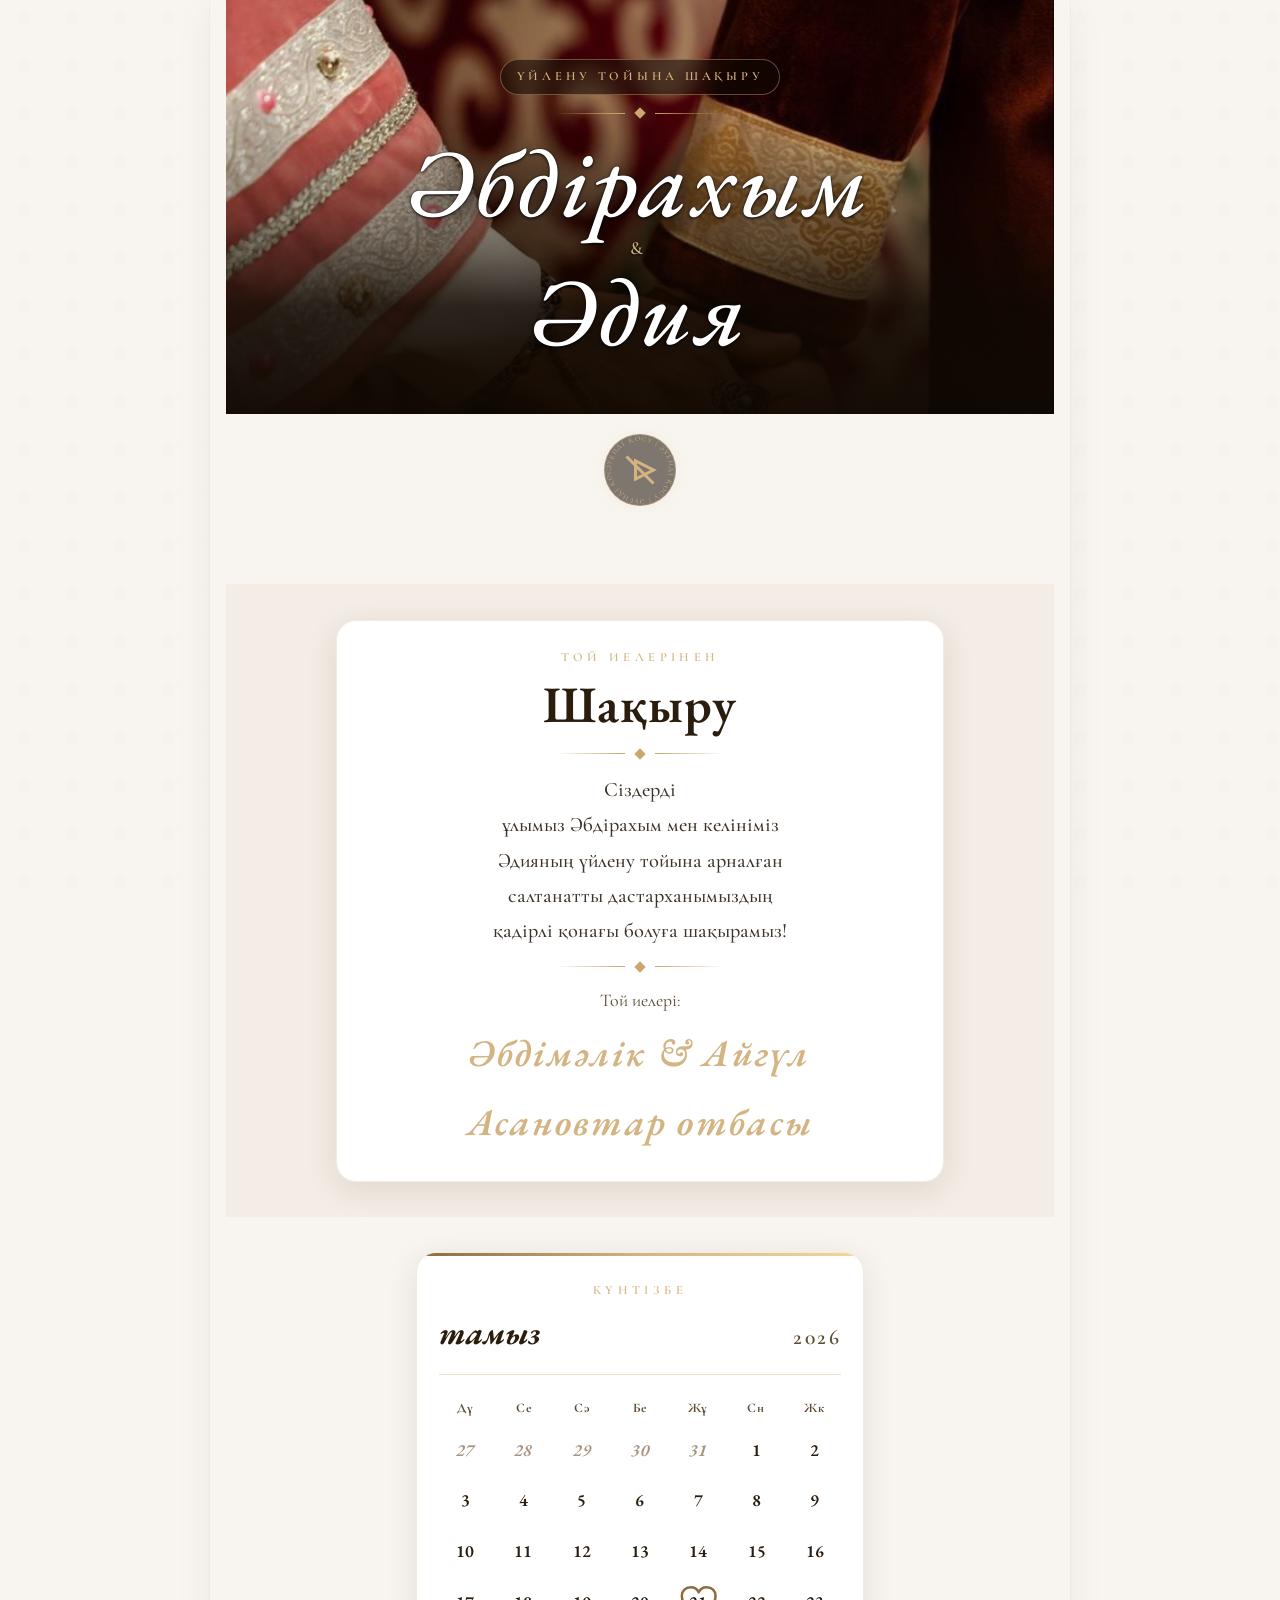
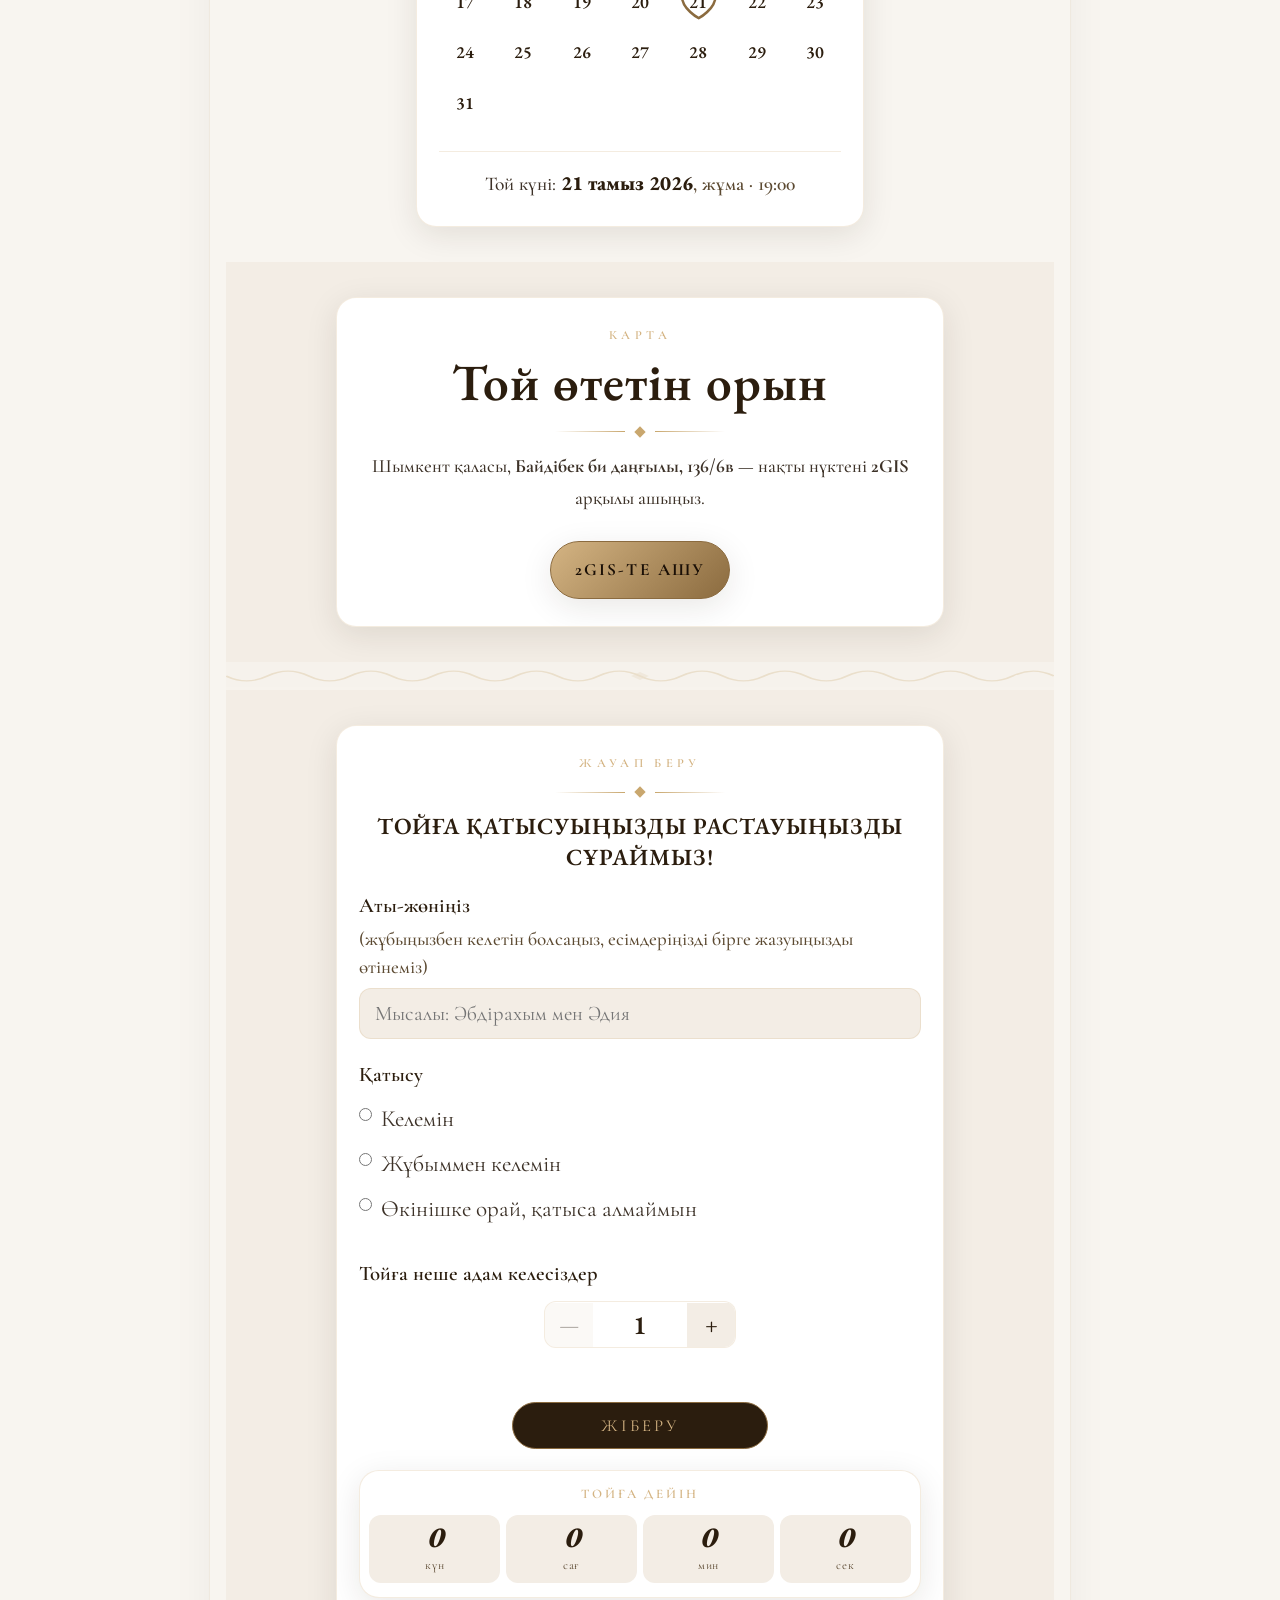
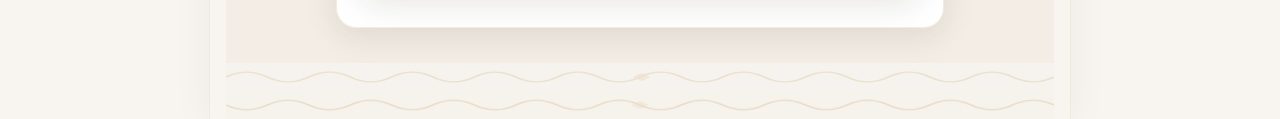
==== index.html @ f4b811a2 "кнопка музыки под фото, убран фон bg-spin, второе фото" ====
<!DOCTYPE html>
<html lang="kk">
<head>
  <meta charset="UTF-8"/>
  <meta name="viewport" content="width=device-width, initial-scale=1, viewport-fit=cover"/>
  <title>Әбдірахым & Әдия — Тойға шақыру</title>
  <link rel="icon" href="favicon.ico" sizes="any">
  <link rel="preconnect" href="https://fonts.googleapis.com">
  <link rel="preconnect" href="https://fonts.gstatic.com" crossorigin>
  <link href="https://fonts.googleapis.com/css2?family=Cormorant+Garamond:ital,wght@0,400;0,500;0,600;0,700;1,400;1,500;1,600&family=EB+Garamond:ital,wght@0,400;0,500;0,600;0,700;1,400;1,500;1,600&display=swap" rel="stylesheet">
  <link rel="stylesheet" href="css/main.css">
</head>
<body>
<div class="page">
<audio id="backgroundMusic" loop playsinline preload="metadata" hidden>
  <source src="assets/music/songjar.mp3" type="audio/mpeg">
</audio>

<!-- HERO: фото + имена на фото, таймер, дата, қала -->
<section class="hero" id="hero">
  <div class="hero-photo" id="hero-photo">
    <!-- Қойыңыз: assets/hero.jpg (сурет жоқ болса, төменгі фон қалды) -->
    <img class="hero-photo__img"
         src="assets/hero.jpg"
         alt="Әбдірахым мен Әдия"
         width="1200"
         height="1500"
         fetchpriority="high"
         onerror="this.closest('.hero-photo').classList.add('hero-photo--fallback')">
    <div class="hero-photo__scrim" aria-hidden="true"></div>

    <div class="hero-photo__content" data-r>
      <p class="hero-photo__kicker">Үйлену тойына шақыру</p>
      <div class="divl divl--on-photo"><div class="diam diam--on-photo"></div></div>
      <div class="names names--on-photo">
        Әбдірахым<br>
        <span class="amp amp--on-photo">&amp;</span>
        Әдия
      </div>
    </div>
  </div>

  <button type="button" class="music-hero-btn" id="musicToggle" aria-pressed="false" aria-label="Фондық әуен">
    <svg class="music-hero-btn__circle" viewBox="0 0 120 120" aria-hidden="true">
      <defs>
        <path id="circlePath" d="M60,60 m-50,0 a50,50 0 1,1 100,0 a50,50 0 1,1 -100,0"/>
      </defs>
      <text fill="currentColor" font-size="12" font-family="var(--font-body)" letter-spacing="2">
        <textPath href="#circlePath">ӘУЕНДІ ҚОСУ | ӘУЕНДІ ҚОСУ | ӘУЕНДІ ҚОСУ | </textPath>
      </text>
    </svg>
    <span class="music-hero-btn__center">
      <span id="musicIconOff" class="music-hero-btn__glyph" aria-hidden="true">
        <svg width="22" height="22" viewBox="0 0 24 24" fill="none" stroke="currentColor" stroke-width="2">
          <path d="M9 18V6l12 6-12 6z"/>
          <line x1="3" y1="3" x2="21" y2="21"/>
        </svg>
      </span>
      <span id="musicIconOn" class="music-hero-btn__glyph music-hero-btn__glyph--on" style="display:none" aria-hidden="true">
        <svg width="22" height="22" viewBox="0 0 24 24" fill="none" stroke="currentColor" stroke-width="2">
          <rect x="6" y="4" width="4" height="16" rx="1"/>
          <rect x="14" y="4" width="4" height="16" rx="1"/>
        </svg>
      </span>
    </span>
  </button>
</section>

<!-- Второе фото -->
<section class="sec photo-sec" data-r>
  <img class="photo-sec__img"
       src="assets/photo2.jpg"
       alt="Әбдірахым мен Әдия"
       width="1200"
       height="800"
       onerror="this.style.display='none'">
</section>

<!-- Приглашение от родителей -->
<section class="sec alt" data-r id="parents">
  <div class="content-card">
    <p class="slabel">Той иелерінен</p>
    <div class="stitle">Шақыру</div>
    <div class="divl divl--tight"><div class="diam"></div></div>

    <p class="invite-text">
      Сіздерді<br>
      ұлымыз Әбдірахым мен келініміз<br>
      Әдияның үйлену тойына арналған<br>
      салтанатты дастарханымыздың<br>
      қадірлі қонағы болуға шақырамыз!
    </p>

    <div class="divl divl--tight"><div class="diam"></div></div>

    <p class="hosts-l">Той иелері:</p>
    <div class="hosts-n">Әбдімәлік &amp; Айгүл</div>
    <div class="hosts-n">Асановтар отбасы</div>
  </div>
</section>

<!-- Күнтізбе: тамыз 2026, той күні — 21 -->
<section class="sec date-calendar-section" data-r id="calendar">
  <div class="content-card content-card--accent">
    <p class="slabel">Күнтізбе</p>
    <div class="calendar-month-row">
      <span class="calendar-month-title">тамыз</span>
      <span class="calendar-year-num">2026</span>
    </div>
    <div class="calendar-grid-wrap">
      <div class="calendar-weekdays" aria-hidden="true">
        <span>Дү</span><span>Се</span><span>Сә</span><span>Бе</span><span>Жұ</span><span>Сн</span><span>Жк</span>
      </div>
      <div class="calendar-grid">
        <span class="cal-muted">27</span><span class="cal-muted">28</span><span class="cal-muted">29</span><span class="cal-muted">30</span><span class="cal-muted">31</span><span>1</span><span>2</span>
        <span>3</span><span>4</span><span>5</span><span>6</span><span>7</span><span>8</span><span>9</span>
        <span>10</span><span>11</span><span>12</span><span>13</span><span>14</span><span>15</span><span>16</span>
        <span>17</span><span>18</span><span>19</span><span>20</span><span class="cal-highlight">21</span><span>22</span><span>23</span>
        <span>24</span><span>25</span><span>26</span><span>27</span><span>28</span><span>29</span><span>30</span>
        <span>31</span><span class="cal-empty">&nbsp;</span><span class="cal-empty">&nbsp;</span><span class="cal-empty">&nbsp;</span><span class="cal-empty">&nbsp;</span><span class="cal-empty">&nbsp;</span><span class="cal-empty">&nbsp;</span>
      </div>
    </div>
    <p class="calendar-note">Той күні: <strong class="calendar-note__date">21 тамыз 2026</strong><span class="calendar-note__meta">, жұма · 19:00</span></p>
  </div>
</section>

<!-- Карта: 2GIS сілтемесі (нақты объект ID қойыңыз) -->
<section class="sec alt" data-r id="map">
  <div class="content-card">
    <p class="slabel">Карта</p>
    <div class="stitle">Той өтетін орын</div>
    <div class="divl divl--tight"><div class="diam"></div></div>
    <p class="rsvp-note">
      Шымкент қаласы, <strong>Байдібек би даңғылы, 136/6в</strong> — нақты нүктені <strong>2GIS</strong> арқылы ашыңыз.
    </p>
    <a class="btn-2gis" href="https://go.2gis.com/LApSs" target="_blank" rel="noopener noreferrer">
      2GIS-те ашу
    </a>
  </div>
</section>

<div class="orn-divider orn-divider--flip" aria-hidden="true" style="opacity:.28;background:var(--bg2)">
  <svg width="100%" height="40" viewBox="0 0 520 40" preserveAspectRatio="none" fill="none" style="color:var(--gold2)">
    <path d="M0 20 Q13 6 26 20 Q39 34 52 20 Q65 6 78 20 Q91 34 104 20 Q117 6 130 20 Q143 34 156 20 Q169 6 182 20 Q195 34 208 20 Q221 6 234 20 Q247 34 260 20 Q273 6 286 20 Q299 34 312 20 Q325 6 338 20 Q351 34 364 20 Q377 6 390 20 Q403 34 416 20 Q429 6 442 20 Q455 34 468 20 Q481 6 494 20 Q507 34 520 20" stroke="currentColor" stroke-width="1.8" fill="none"/>
    <rect x="256" y="16" width="8" height="8" transform="rotate(45 260 20)" fill="currentColor" opacity=".5"/>
  </svg>
</div>

<!-- RSVP → Google Sheets (Apps Script Web App URL қойыңыз, js/main.js) -->
<section class="sec alt" data-r id="rsvp">
  <div class="content-card">
    <p class="slabel">Жауап беру</p>
    <div class="divl divl--tight"><div class="diam"></div></div>

    <form id="rsvpForm" class="rsvp-form" novalidate>
      <p class="rsvp-form__title">Тойға қатысуыңызды растауыңызды сұраймыз!</p>

      <div class="rsvp-field">
        <label class="rsvp-label" for="rsvpName">
          Аты-жөніңіз <span class="rsvp-label__hint">(жұбыңызбен келетін болсаңыз, есімдеріңізді бірге жазуыңызды өтінеміз)</span>
        </label>
        <input type="text" id="rsvpName" name="name" class="rsvp-input" autocomplete="name" maxlength="200" required placeholder="Мысалы: Әбдірахым мен Әдия">
      </div>

      <fieldset class="rsvp-field rsvp-field--radios">
        <legend class="rsvp-legend">Қатысу</legend>
        <label class="rsvp-radio">
          <input type="radio" name="attendance" value="Келемін" required>
          <span>Келемін</span>
        </label>
        <label class="rsvp-radio">
          <input type="radio" name="attendance" value="Жұбыммен келемін">
          <span>Жұбыммен келемін</span>
        </label>
        <label class="rsvp-radio">
          <input type="radio" name="attendance" value="Өкінішке орай, қатыса алмаймын">
          <span>Өкінішке орай, қатыса алмаймын</span>
        </label>
      </fieldset>

      <div class="rsvp-field">
        <p class="rsvp-legend">Тойға неше адам келесіздер</p>
        <div class="rsvp-counter" role="group" aria-labelledby="rsvp-guest-label">
          <span id="rsvp-guest-label" class="visually-hidden">Қонақ саны</span>
          <button type="button" class="rsvp-counter__btn" id="rsvpMinus" aria-label="Азайту">—</button>
          <span class="rsvp-counter__val" id="rsvpGuestDisplay" aria-live="polite">1</span>
          <button type="button" class="rsvp-counter__btn" id="rsvpPlus" aria-label="Көбейту">+</button>
        </div>
        <input type="hidden" name="guestCount" id="rsvpGuestInput" value="1">
      </div>

      <p class="rsvp-form__bot" aria-hidden="true">
        <label>Сайт <input type="text" name="website" id="rsvpWebsite" tabindex="-1" autocomplete="off"></label>
      </p>

      <p id="rsvpFormStatus" class="rsvp-form__status" role="status"></p>

      <button type="submit" class="rsvp-submit" id="rsvpSubmit">
        <span id="rsvpSubmitText">Жіберу</span>
        <span id="rsvpSubmitSpinner" class="rsvp-submit__spinner" hidden aria-hidden="true"></span>
      </button>
    </form>

    <div class="countdown countdown--under-submit" id="rsvp-countdown" aria-live="polite">
      <p class="countdown__label">Тойға дейін</p>
      <div class="countdown__grid" role="timer">
        <div class="countdown__cell">
          <span class="countdown__num" id="cd-rsvp-days">—</span>
          <span class="countdown__unit">күн</span>
        </div>
        <div class="countdown__cell">
          <span class="countdown__num" id="cd-rsvp-hours">—</span>
          <span class="countdown__unit">сағ</span>
        </div>
        <div class="countdown__cell">
          <span class="countdown__num" id="cd-rsvp-mins">—</span>
          <span class="countdown__unit">мин</span>
        </div>
        <div class="countdown__cell">
          <span class="countdown__num" id="cd-rsvp-secs">—</span>
          <span class="countdown__unit">сек</span>
        </div>
      </div>
    </div>
  </div>
</section>

<div class="orn-divider" aria-hidden="true" style="opacity:.25;background:var(--bg2)">
  <svg width="100%" height="40" viewBox="0 0 520 40" preserveAspectRatio="none" fill="none" style="color:var(--gold2)">
    <path d="M0 20 Q13 6 26 20 Q39 34 52 20 Q65 6 78 20 Q91 34 104 20 Q117 6 130 20 Q143 34 156 20 Q169 6 182 20 Q195 34 208 20 Q221 6 234 20 Q247 34 260 20 Q273 6 286 20 Q299 34 312 20 Q325 6 338 20 Q351 34 364 20 Q377 6 390 20 Q403 34 416 20 Q429 6 442 20 Q455 34 468 20 Q481 6 494 20 Q507 34 520 20" stroke="currentColor" stroke-width="1.8" fill="none"/>
    <rect x="257" y="16" width="8" height="8" transform="rotate(45 261 20)" fill="currentColor" opacity=".65"/>
  </svg>
</div>


<div class="orn-divider orn-divider--flip" aria-hidden="true" style="opacity:.28;background:var(--bg2)">
  <svg width="100%" height="40" viewBox="0 0 520 40" preserveAspectRatio="none" fill="none" style="color:var(--gold2)">
    <path d="M0 20 Q13 6 26 20 Q39 34 52 20 Q65 6 78 20 Q91 34 104 20 Q117 6 130 20 Q143 34 156 20 Q169 6 182 20 Q195 34 208 20 Q221 6 234 20 Q247 34 260 20 Q273 6 286 20 Q299 34 312 20 Q325 6 338 20 Q351 34 364 20 Q377 6 390 20 Q403 34 416 20 Q429 6 442 20 Q455 34 468 20 Q481 6 494 20 Q507 34 520 20" stroke="currentColor" stroke-width="1.8" fill="none"/>
    <path d="M0 20 Q13 10 26 20 Q39 30 52 20 Q65 10 78 20 Q91 30 104 20 Q117 10 130 20 Q143 30 156 20 Q169 10 182 20 Q195 30 208 20 Q221 10 234 20 Q247 30 260 20 Q273 10 286 20 Q299 30 312 20 Q325 10 338 20 Q351 30 364 20 Q377 10 390 20 Q403 30 416 20 Q429 10 442 20 Q455 30 468 20 Q481 10 494 20 Q507 30 520 20" stroke="currentColor" stroke-width=".7" opacity=".4" fill="none"/>
    <rect x="256" y="16" width="8" height="8" transform="rotate(45 260 20)" fill="currentColor" opacity=".5"/>
  </svg>
</div>
</div><!-- .page -->

<script src="js/main.js"></script>
</body>
</html>
---- css/main.css ----
/* ══════════════════════════════════════════
   ТОЙ ШАҚЫРУ — REDESIGNED STYLES
   ══════════════════════════════════════════ */

:root {
  /* Токены как у adiya-kyz-uzatu (ethno-gold luxury) */
  --bg:          #f8f5f0;
  --bg-alt:      #f3ede5;
  --bg2:         var(--bg-alt);
  --bg3:         #faf6ef;
  --surface:     #ffffff;
  --glass:       rgba(255, 255, 255, 0.78);
  --gold:        #d4b483;
  --gold-dark:   #8b6b3f;
  --gold2:       #c9a76e;
  --gold3:       #e8d4a8;
  --gold-pale:   #eddfc8;
  --gold-glow:   rgba(212, 180, 131, 0.22);
  --red:         #8b3a2a;
  --blue:        #1a4a6b;
  --text:        #2b1d0e;
  --text-mid:    #5c4a32;
  --text-soft:   #9a8068;
  --body-read:   #3d3228;
  --muted:       var(--text-mid);
  --muted2:      var(--text-soft);
  --border:      rgba(212, 180, 131, 0.25);

  --font-names:    "EB Garamond", "Cormorant Garamond", Georgia, serif;
  --font-body:     "Cormorant Garamond", Georgia, serif;
  --font-display:  "Cormorant Garamond", Georgia, serif;
  --font-family:   var(--font-body);

  --radius:      20px;
  --radius-sm:   12px;
  --shadow-sm:   0 2px 12px rgba(43, 29, 14, 0.07);
  --shadow-md:   0 8px 32px rgba(43, 29, 14, 0.1);
  --shadow-lg:   0 20px 60px rgba(43, 29, 14, 0.14);
  --shadow:      var(--shadow-md);
  --calendar-border: var(--border);
  --shadow-calendar: var(--shadow-md);
}

*, *::before, *::after { box-sizing: border-box; margin: 0; padding: 0; }

html {
  width: 100%;
  overflow-x: hidden;
  scroll-behavior: smooth;
  font-size: 16px;
  font-family: var(--font-body);
  text-rendering: optimizeLegibility;
  font-feature-settings: "kern" 1, "liga" 1;
  background-color: var(--bg);
  min-height: 100%;
}

body {
  font-family: var(--font-body);
  font-size: clamp(1.06rem, 2.7vw, 1.22rem);
  line-height: 1.72;
  color: var(--text);
  /* Бір қабатты, тегіс повтор — екі әртүрлі tile өлшемі шеттерде «мозаика» жасамайды */
  background-color: var(--bg);
  background-image: url("data:image/svg+xml,%3Csvg width='48' height='48' viewBox='0 0 48 48' xmlns='http://www.w3.org/2000/svg'%3E%3Cpath d='M24 6 L26.5 14 L35 14 L28 19 L30.5 27 L24 22 L17.5 27 L20 19 L13 14 L21.5 14 Z' fill='%23d4b483' fill-opacity='0.04'/%3E%3C/svg%3E");
  background-size: 48px 48px;
  background-repeat: repeat;
  background-attachment: fixed;
  -webkit-font-smoothing: antialiased;
  -moz-osx-font-smoothing: grayscale;
  display: flex;
  justify-content: center;
  min-height: 100svh;
  min-height: 100dvh;
  padding-left: max(env(safe-area-inset-left, 0px), clamp(0px, 1.5vw, 10px));
  padding-right: max(env(safe-area-inset-right, 0px), clamp(0px, 1.5vw, 10px));
  padding-bottom: env(safe-area-inset-bottom, 0px);
  position: relative;
  overflow-x: hidden;
}

/* iOS: fixed фон кейде секіреді — кіші экранда scroll */
@media (max-width: 719px) {
  body {
    background-attachment: scroll;
  }
}

.page {
  width: min(860px, 100%);
  max-width: 860px;
  /* Толықтай бір түсті — артқы фонмен шовсыз, «үш баған» эффектісі жоқ */
  background: var(--bg);
  position: relative;
  z-index: 1;
  isolation: isolate;
  overflow-x: hidden;
  overflow-y: visible;
  margin: 0 auto;
  min-width: 0;
  padding: 0 clamp(10px, 3vw, 16px);
  box-shadow: 0 0 0 1px rgba(212, 180, 131, 0.1), 0 8px 40px rgba(43, 29, 14, 0.05);
}

@media (max-width: 719px) {
  .page {
    box-shadow: 0 0 0 1px rgba(212, 180, 131, 0.08), 0 6px 28px rgba(43, 29, 14, 0.04);
  }
}

.page > * {
  position: relative;
  z-index: 1;
}

/* Второе фото */
.photo-sec {
  padding-top: 0;
  padding-bottom: clamp(0.5rem, 2vw, 1rem);
}
.photo-sec__img {
  width: 100%;
  max-width: 100%;
  height: auto;
  border-radius: var(--radius);
  display: block;
  margin: 0 auto;
  object-fit: cover;
  aspect-ratio: 3 / 2;
}

/* Карточки секций — invitation-card / location-card стилінде */
.content-card {
  width: 100%;
  max-width: min(38rem, 92%);
  margin-left: auto;
  margin-right: auto;
  background: var(--surface);
  border: 1px solid var(--border);
  border-radius: var(--radius);
  box-shadow: var(--shadow-md);
  padding: clamp(1.15rem, 3.8vw, 1.65rem) clamp(1rem, 3.5vw, 1.35rem);
  text-align: center;
  position: relative;
  overflow: hidden;
}

.content-card--accent::before {
  content: "";
  position: absolute;
  top: 0;
  left: 0;
  right: 0;
  height: 3px;
  background: linear-gradient(90deg, var(--gold-dark), var(--gold), #f0d89b);
}

.content-card--text-start {
  text-align: left;
}

.content-card--text-start .slabel,
.content-card--text-start .stitle {
  text-align: center;
}

.content-card .map-wrap {
  margin-top: 0.75rem;
}

.content-card .embed-wrap {
  margin-top: 0.35rem;
}

.stitle--sm {
  font-size: clamp(1.35rem, 4.2vw, 1.65rem);
  margin-bottom: 0.55rem;
}

.divl--tight {
  margin: 0.45rem auto;
}

.divl--spaced-top {
  margin-top: 0.85rem;
}

.dress-lead {
  margin-bottom: 0.75rem;
  text-align: left;
}

.dress-thanks {
  margin-top: 1rem;
  text-align: center;
  font-family: var(--font-body);
  font-size: clamp(1.05rem, 2.9vw, 1.18rem);
  font-style: normal;
  font-weight: 500;
  color: var(--gold-dark);
  line-height: 1.55;
}

.color-list--readable {
  font-style: normal;
  color: var(--body-read);
  font-size: clamp(1.02rem, 2.8vw, 1.14rem);
  line-height: 1.75;
}

/* Әуен — hero астында, ортасында */
.music-hero-btn {
  position: relative;
  z-index: 8;
  display: flex;
  align-items: center;
  justify-content: center;
  width: 72px;
  height: 72px;
  border-radius: 50%;
  border: 1px solid rgba(212, 180, 131, 0.45);
  background: rgba(26, 15, 6, 0.55);
  backdrop-filter: blur(12px);
  -webkit-backdrop-filter: blur(12px);
  color: var(--gold);
  cursor: pointer;
  box-shadow: 0 0 20px rgba(212, 180, 131, 0.12);
  transition: background 0.25s ease, border-color 0.25s ease, transform 0.15s ease;
  margin: 1.25rem auto 0.5rem;
}

.music-hero-btn:hover {
  background: rgba(26, 15, 6, 0.78);
  border-color: var(--gold);
  box-shadow: 0 0 20px rgba(212, 180, 131, 0.25);
  transform: scale(1.05);
}

.music-hero-btn:active {
  transform: scale(0.95);
}

.music-hero-btn--playing {
  border-color: rgba(212, 180, 131, 0.55);
  background: rgba(26, 15, 6, 0.82);
}

.music-hero-btn__circle {
  position: absolute;
  top: 0;
  left: 0;
  width: 100%;
  height: 100%;
  animation: spin-slow 12s linear infinite;
}

@keyframes spin-slow {
  from { transform: rotate(0deg); }
  to { transform: rotate(360deg); }
}

.music-hero-btn__center {
  position: relative;
  z-index: 2;
  display: flex;
  align-items: center;
  justify-content: center;
  width: 36px;
  height: 36px;
}

.music-hero-btn__glyph {
  display: flex;
  align-items: center;
  justify-content: center;
  width: 100%;
  height: 100%;
}

.music-hero-btn__glyph svg {
  display: block;
  width: 100%;
  height: 100%;
}

/* ═══════════════════════════════════════
   HERO — фото + текст на фото + таймер
═══════════════════════════════════════ */
.hero {
  min-height: auto;
  display: flex;
  flex-direction: column;
  align-items: stretch;
  justify-content: flex-start;
  position: relative;
  overflow: hidden;
  background: transparent;
  isolation: isolate;
}

@media (max-width: 719px) {
  .hero {
    min-height: 100svh;
    min-height: 100dvh;
  }
}

.hero-photo {
  position: relative;
  flex: 0 0 auto;
  width: 100%;
  margin-inline: auto;
  overflow: hidden;
  /* Телефон: биік портрет; ноутбук: кеңірек «кинолента» — media төменде */
  aspect-ratio: 3 / 4;
  min-height: 46svh;
  max-height: 74svh;
  background:
    linear-gradient(165deg, rgba(253, 248, 240, .15) 0%, transparent 45%),
    linear-gradient(145deg, #4a3c2e 0%, #2a2218 55%, #1a1510 100%);
}

@media (max-width: 719px) {
  .hero-photo {
    flex: 1 1 auto;
    min-height: 0;
  }
}

.hero-photo--fallback .hero-photo__img {
  display: none;
}

.hero-photo__img {
  position: absolute;
  inset: 0;
  width: 100%;
  height: 100%;
  object-fit: cover;
  /* Жүздер көбінесе жоғарыда — мобильдіде сәл жоғары, ноутбукта ортасы */
  object-position: center 18%;
}

/* Телефон: портретті кадр; планшет: сәл кеңірек */
@media (max-width: 479px) {
  .hero-photo {
    aspect-ratio: 10 / 13;
    min-height: 44svh;
    max-height: 72svh;
  }
  .hero-photo__img {
    object-position: center 14%;
  }
}

/* Ноутбук және монитор: кең формат, биіктік шектелген, лицо и текст не обрезаются */
@media (min-width: 720px) {
  .hero-photo {
    aspect-ratio: 16 / 9;
    min-height: 320px;
    max-height: min(60vh, 560px);
    flex: 0 0 auto;
  }
  .hero-photo__img {
    object-position: center 28%;
  }
}

@media (min-width: 1100px) {
  .hero-photo {
    aspect-ratio: 2 / 1;
    min-height: 340px;
    max-height: min(60vh, 600px);
  }
  .hero-photo__img {
    object-position: center 30%;
  }
}

.hero-photo__scrim {
  position: absolute;
  inset: 0;
  pointer-events: none;
  background: linear-gradient(
    to bottom,
    rgba(15, 8, 2, 0.08) 0%,
    rgba(15, 8, 2, 0.02) 22%,
    rgba(15, 8, 2, 0.42) 52%,
    rgba(15, 8, 2, 0.88) 74%,
    rgba(15, 8, 2, 0.97) 100%
  );
  z-index: 1;
}

.hero-photo__content {
  position: absolute;
  left: 0;
  right: 0;
  bottom: 0;
  z-index: 2;
  text-align: center;
  padding: clamp(1.25rem, 5vw, 2.5rem) clamp(16px, 5vw, 40px) clamp(1.5rem, 6vw, 2.75rem);
  overflow-wrap: anywhere;
}

.hero-photo__kicker {
  font-family: var(--font-display);
  font-size: clamp(0.62rem, 1.9vw, 0.78rem);
  letter-spacing: 0.3em;
  text-transform: uppercase;
  color: var(--gold);
  font-weight: 600;
  background: rgba(15, 8, 2, 0.55);
  border: 1px solid rgba(212, 180, 131, 0.4);
  border-radius: 999px;
  padding: 0.4rem 1rem;
  display: inline-block;
  backdrop-filter: blur(12px);
  -webkit-backdrop-filter: blur(12px);
  text-shadow: none;
}

.divl--on-photo::before,
.divl--on-photo::after {
  background: linear-gradient(90deg, transparent, rgba(212, 180, 131, 0.55));
}
.divl--on-photo::after {
  background: linear-gradient(90deg, rgba(212, 180, 131, 0.55), transparent);
}
.diam--on-photo {
  background: var(--gold);
  box-shadow: 0 0 14px rgba(212, 180, 131, 0.45);
}

.names--on-photo {
  font-family: var(--font-names);
  font-style: italic;
  font-weight: 500;
  margin-top: 0.35rem;
  margin-bottom: 0.15rem;
  -webkit-font-smoothing: antialiased;
}

/* Гарантированно белый текст имён на фото (поверх общих стилей .names) */
.hero-photo__content .names {
  color: #ffffff;
  text-shadow:
    0 1px 3px rgba(0, 0, 0, 0.9),
    0 4px 28px rgba(0, 0, 0, 0.7),
    0 0 1px rgba(0, 0, 0, 1);
}

.amp--on-photo {
  color: rgba(255, 255, 255, 0.95);
  font-style: normal;
  text-shadow:
    0 1px 3px rgba(0, 0, 0, 0.85),
    0 4px 20px rgba(0, 0, 0, 0.45),
    0 0 1px rgba(0, 0, 0, 0.9);
  opacity: 1;
}

.hero-footer {
  position: relative;
  flex: 0 0 auto;
  width: 100%;
  display: flex;
  flex-direction: column;
  align-items: center;
  text-align: center;
  min-height: 0;
  padding: clamp(0.65rem, 2.2vw, 1rem) max(env(safe-area-inset-left, 0px), clamp(14px, 5vw, 40px))
    clamp(0.75rem, 2.8vw, 1.15rem) max(env(safe-area-inset-right, 0px), clamp(14px, 5vw, 40px));
  z-index: 3;
  background: linear-gradient(180deg, rgba(248, 245, 240, 0) 0%, rgba(248, 245, 240, 0.55) 35%, rgba(248, 245, 240, 0.92) 100%);
}

/* ─── COUNTDOWN ─── */
.countdown {
  width: 100%;
  max-width: 22rem;
  margin: 0 auto 0.35rem;
  padding: 0.75rem 0.6rem 0.9rem;
  border: 1px solid var(--border);
  border-radius: var(--radius);
  background: var(--surface);
  box-shadow: var(--shadow-md), 0 1px 0 rgba(255, 255, 255, 0.7) inset;
}
.countdown__label {
  font-family: var(--font-display);
  font-size: clamp(0.7rem, 1.8vw, 0.82rem);
  letter-spacing: 0.22em;
  text-transform: uppercase;
  color: var(--gold);
  font-weight: 600;
  margin-bottom: 0.55rem;
}
.countdown__grid {
  display: grid;
  grid-template-columns: repeat(4, 1fr);
  gap: 0.35rem;
  align-items: stretch;
}
.countdown__cell {
  display: flex;
  flex-direction: column;
  align-items: center;
  gap: 0.2rem;
  padding: 0.45rem 0.15rem;
  border-radius: var(--radius-sm);
  background: var(--bg-alt);
}
.countdown__num {
  font-family: var(--font-names);
  font-weight: 800;
  font-style: italic;
  font-size: clamp(1.35rem, 5vw, 1.85rem);
  line-height: 1;
  color: var(--text);
}
.countdown__unit {
  font-family: var(--font-display);
  font-size: clamp(0.64rem, 2vw, 0.76rem);
  letter-spacing: 0.06em;
  color: var(--text-mid);
  text-transform: lowercase;
}

/* Тойға дейін — «Жіберу» түймесінің астында */
.countdown--under-submit {
  margin-top: 1.35rem;
  margin-bottom: 0.15rem;
  max-width: 100%;
}

/* ═══════════════════════════════════════
   КУНТІЗБЕ (тамыз 2026)
═══════════════════════════════════════ */
.date-calendar-section {
  padding-top: clamp(0.5rem, 2vw, 0.85rem);
  padding-bottom: clamp(0.5rem, 2vw, 0.85rem);
}

/* Күнтізбе: алдымен үлкен күн, содан кейін ай/жыл сеткасы */
.stitle--calendar {
  font-size: clamp(1.65rem, 5vw, 2.1rem);
  font-weight: 700;
  letter-spacing: 0.02em;
}

.calendar-date-hero {
  font-family: var(--font-names);
  font-weight: 700;
  font-style: italic;
  font-size: clamp(1.85rem, 6.2vw, 2.45rem);
  color: var(--text);
  line-height: 1.15;
  margin: 0.35rem 0 0.2rem;
  letter-spacing: 0.02em;
}

.calendar-date-sub {
  font-family: var(--font-display);
  font-size: clamp(1.05rem, 3.2vw, 1.25rem);
  font-weight: 600;
  color: var(--text-mid);
  letter-spacing: 0.08em;
  margin: 0 0 0.85rem;
}

.content-card--accent {
  max-width: min(28rem, 92%);
}

.content-card--accent .calendar-month-row {
  display: flex;
  align-items: baseline;
  justify-content: space-between;
  gap: 0.75rem;
  margin-bottom: 1rem;
  padding-bottom: 0.85rem;
  border-bottom: 1px solid var(--gold-pale);
}

.calendar-month-title {
  font-family: var(--font-names);
  font-style: italic;
  font-size: clamp(1.65rem, 5.2vw, 2rem);
  font-weight: 700;
  color: var(--text);
  text-transform: lowercase;
}

.calendar-year-num {
  font-family: var(--font-display);
  font-size: clamp(1.15rem, 3vw, 1.35rem);
  color: var(--muted);
  letter-spacing: 0.12em;
  font-weight: 600;
}

.calendar-grid-wrap {
  padding: 0.35rem 0 0.5rem;
}

.calendar-weekdays {
  display: grid;
  grid-template-columns: repeat(7, 1fr);
  gap: 4px;
  margin-bottom: 0.5rem;
}

.calendar-weekdays span {
  text-align: center;
  font-family: var(--font-display);
  font-size: clamp(0.76rem, 2.2vw, 0.82rem);
  letter-spacing: 0.06em;
  color: var(--text-mid);
  font-weight: 700;
}

.calendar-grid {
  display: grid;
  grid-template-columns: repeat(7, 1fr);
  gap: 5px;
}

.calendar-grid > span {
  text-align: center;
  padding: 0.5rem 0.12rem;
  font-family: var(--font-names);
  font-size: clamp(0.92rem, 3vw, 1.08rem);
  font-weight: 600;
  color: var(--text);
  border-radius: var(--radius-sm);
  min-height: 2.55rem;
  display: flex;
  align-items: center;
  justify-content: center;
  position: relative;
  transition: background 0.2s ease;
}

.calendar-grid > span:hover:not(.cal-empty):not(.cal-highlight):not(.cal-muted) {
  background: var(--gold-pale);
}

.cal-muted {
  color: var(--muted2) !important;
  font-style: italic;
  opacity: 0.85;
}

.cal-empty {
  visibility: hidden;
  pointer-events: none;
}

/* Число из разметки; сердце под текстом (симметричный контур, без «двойного» центра) */
.cal-highlight {
  font-weight: 800;
  color: var(--text);
  position: relative;
  line-height: 1;
  font-size: clamp(1rem, 3.2vw, 1.12rem);
}

.cal-highlight::before {
  content: "";
  position: absolute;
  left: 50%;
  top: 50%;
  width: 2.85rem;
  height: 2.85rem;
  margin: 0;
  padding: 0;
  box-sizing: border-box;
  transform: translate(-50%, -50%);
  transform-origin: 50% 50%;
  pointer-events: none;
  /* Heroicons: симметричное сердце, центр viewBox 12×12 */
  background: url("data:image/svg+xml,%3Csvg xmlns='http://www.w3.org/2000/svg' fill='none' viewBox='0 0 24 24' stroke='%238b6b3f' stroke-width='1.35' stroke-linecap='round' stroke-linejoin='round'%3E%3Cpath d='M21 8.25c0-2.485-2.099-4.5-4.688-4.5-1.935 0-3.597 1.126-4.312 2.733-.715-1.607-2.377-2.733-4.313-2.733C5.1 3.75 3 5.765 3 8.25c0 7.22 9 12 9 12s9-4.78 9-12z'/%3E%3C/svg%3E")
    no-repeat 50% 50%;
  background-size: contain;
  animation: cal-heartbeat 1.25s ease-in-out infinite;
}

@keyframes cal-heartbeat {
  0%,
  100% {
    transform: translate(-50%, -50%) scale(1);
    opacity: 1;
  }
  50% {
    transform: translate(-50%, -50%) scale(1.06);
    opacity: 0.88;
  }
}

@media (prefers-reduced-motion: reduce) {
  .cal-highlight::before {
    animation: none;
    opacity: 0.85;
  }
}

.calendar-note {
  margin-top: 1rem;
  padding-top: 0.85rem;
  border-top: 1px solid var(--calendar-border);
  font-family: var(--font-body);
  font-size: clamp(1.08rem, 3vw, 1.22rem);
  color: var(--body-read);
  font-style: normal;
  line-height: 1.65;
  font-weight: 500;
}

.calendar-note strong,
.calendar-note__date {
  font-style: normal;
  color: var(--text);
  font-weight: 800;
  font-size: clamp(1.12rem, 3.2vw, 1.28rem);
  font-family: var(--font-names);
}

.calendar-note__meta {
  font-weight: 600;
  color: var(--text-mid);
}

.form-hint {
  font-family: var(--font-body);
  font-size: 0.82rem;
  color: var(--muted);
  font-style: italic;
  margin-top: 0.6rem;
}
.form-hint code {
  font-size: 0.78rem;
}

.kicker {
  font-family: var(--font-display);
  font-size: clamp(.78rem, 1.9vw, .95rem);
  letter-spacing: .26em;
  text-transform: uppercase;
  color: var(--gold);
  font-weight: 600;
  font-style: normal;
}

.invite-text {
  font-family: var(--font-body);
  font-size: clamp(1.1rem, 3.1vw, 1.28rem);
  line-height: 1.72;
  color: var(--body-read);
  font-style: normal;
  font-weight: 500;
  margin: 0.65rem 0 0.85rem;
}

.sbody {
  font-family: var(--font-body);
  font-size: clamp(1.05rem, 2.9vw, 1.18rem);
  color: var(--body-read);
  line-height: 1.75;
  font-style: normal;
  font-weight: 500;
}
.sbody--plain {
  font-style: normal;
}

.sbody strong {
  font-style: normal;
  color: var(--text);
  font-weight: 600;
  font-family: var(--font-display);
  letter-spacing: 0.04em;
  font-size: 1.05em;
}

/* ─── DIVIDER LINE ─── */
.divl {
  display: flex;
  align-items: center;
  justify-content: center;
  gap: .7rem;
  margin: .9rem auto;
}
.divl::before, .divl::after {
  content: "";
  height: 1px;
  width: clamp(40px, 12vw, 70px);
  flex-shrink: 0;
}
.divl::before { background: linear-gradient(90deg, transparent, var(--gold2)); }
.divl::after  { background: linear-gradient(90deg, var(--gold2), transparent); }
.diam {
  width: 8px;
  height: 8px;
  background: var(--gold2);
  transform: rotate(45deg);
  flex-shrink: 0;
}

/* ─── NAMES — выразительная антиква, казахский fallback в стеке ─── */
.names {
  font-family: var(--font-names);
  font-weight: 500;
  font-style: italic;
  font-size: clamp(3.15rem, 11.5vw, 4.85rem);
  letter-spacing: 0.03em;
  color: var(--gold-dark);
  line-height: 1.06;
  margin: 0.55rem 0 0.45rem;
  text-shadow:
    0 1px 0 rgba(255, 255, 255, 0.35),
    0 4px 28px var(--gold-glow);
}
.amp {
  font-family: var(--font-display);
  font-weight: 600;
  font-size: clamp(0.95rem, 3.8vw, 1.15rem);
  letter-spacing: 0.35em;
  font-style: normal;
  text-transform: uppercase;
  color: var(--gold);
  display: block;
  margin: 0.35rem 0 0.15rem;
  opacity: 0.95;
}

/* ─── DATE ROW ─── */
.date-row {
  font-family: var(--font-body);
  font-size: clamp(1.05rem, 3.2vw, 1.25rem);
  font-weight: 500;
  color: var(--text);
  display: flex;
  align-items: center;
  justify-content: center;
  gap: 0.6rem;
  flex-wrap: wrap;
  margin: 1rem 0;
  letter-spacing: 0.06em;
  font-style: normal;
  background: rgba(15, 8, 2, 0.06);
  border: 1px solid var(--border);
  border-radius: 999px;
  padding: 0.55rem 1.1rem;
  max-width: 100%;
}

/* Той күні: алдымен күн (үлкен), содан кейін апта күні мен уақыт */
.date-row--stack {
  flex-direction: column;
  align-items: center;
  gap: 0.35rem;
  border-radius: var(--radius);
  padding: 0.75rem 1rem 0.85rem;
}

.date-row__primary {
  font-family: var(--font-names);
  font-style: italic;
  font-weight: 800;
  font-size: clamp(1.35rem, 4.5vw, 1.75rem);
  letter-spacing: 0.03em;
  color: var(--text);
  line-height: 1.2;
}

.date-row__sub {
  display: inline-flex;
  align-items: center;
  justify-content: center;
  gap: 0.55rem;
  flex-wrap: wrap;
  font-family: var(--font-display);
  font-weight: 700;
  font-size: clamp(1rem, 3vw, 1.15rem);
  color: var(--text-mid);
  letter-spacing: 0.06em;
}
.hero-footer .date-row {
  margin-top: 0.35rem;
  margin-bottom: 0.35rem;
}
.hero-footer .address {
  margin-top: 0.25rem;
}
.dsep {
  width: 1px;
  height: 1.1em;
  background: var(--gold2);
  opacity: .7;
  display: inline-block;
}

.address {
  font-family: var(--font-body);
  font-size: clamp(1.08rem, 3vw, 1.2rem);
  color: var(--body-read);
  line-height: 1.65;
  margin: 0.35rem 0 0.15rem;
  font-style: normal;
  font-weight: 600;
}

.hosts-l {
  font-family: var(--font-body);
  font-size: clamp(1.02rem, 2.8vw, 1.12rem);
  color: var(--text-mid);
  font-style: normal;
  margin-top: 0.5rem;
}
.hosts-n {
  font-family: var(--font-names);
  font-weight: 600;
  font-style: italic;
  font-size: clamp(1.65rem, 5.8vw, 2.35rem);
  letter-spacing: .06em;
  color: var(--gold);
  margin-top: .3rem;
}

/* ─── SCROLL HINT ─── */
.scroll-h {
  position: relative;
  margin-top: auto;
  padding-top: 0.75rem;
  display: flex;
  flex-direction: column;
  align-items: center;
  gap: 5px;
  opacity: 0.5;
  z-index: 5;
}
.scroll-h span {
  font-family: var(--font-display);
  font-size: .62rem;
  letter-spacing: .2em;
  text-transform: uppercase;
  color: var(--muted);
}
.scroll-h svg { animation: bob 2.2s ease-in-out infinite; color: var(--gold); }
@keyframes bob {
  0%, 100% { transform: translateY(0); }
  50%       { transform: translateY(6px); }
}

/* ═══════════════════════════════════════
   FULL-WIDTH ORNAMENTAL DIVIDERS
═══════════════════════════════════════ */
.orn-divider {
  width: 100%;
  overflow: hidden;
  line-height: 0;
  display: block;
}
.orn-divider svg {
  display: block;
  width: 100%;
  height: 28px;
}
.orn-divider--flip { transform: scaleY(-1); }

/* ═══════════════════════════════════════
   SECTIONS
═══════════════════════════════════════ */
.sec {
  width: 100%;
  padding-top: clamp(1.5rem, 4vw, 2.2rem);
  padding-bottom: clamp(1.5rem, 4vw, 2.2rem);
  padding-left: max(env(safe-area-inset-left, 0px), clamp(12px, 4vw, 40px));
  padding-right: max(env(safe-area-inset-right, 0px), clamp(12px, 4vw, 40px));
  text-align: center;
  position: relative;
  max-width: 100%;
  overflow-wrap: anywhere;
}
.sec.alt { background: var(--bg2); }

.sec--thanks {
  padding-bottom: clamp(1rem, 3vw, 1.75rem);
}

.content-card .stitle {
  margin-bottom: 0.5rem;
}

.content-card .slabel {
  margin-bottom: 0.28rem;
}

.slabel {
  font-family: var(--font-display);
  font-size: clamp(0.68rem, 1.8vw, 0.78rem);
  letter-spacing: 0.35em;
  text-transform: uppercase;
  color: var(--gold);
  font-weight: 600;
  margin-bottom: 0.35rem;
}

.stitle {
  font-family: var(--font-names);
  font-weight: 600;
  font-style: normal;
  font-size: clamp(1.55rem, 4.6vw, 1.95rem);
  letter-spacing: 0.02em;
  color: var(--text);
  margin-bottom: 0.65rem;
  line-height: 1.22;
}

/* ─── RSVP NOTE ─── */
.rsvp-note {
  font-family: var(--font-body);
  font-size: clamp(1.06rem, 2.9vw, 1.18rem);
  color: var(--body-read);
  font-style: normal;
  font-weight: 500;
  margin-bottom: 0.85rem;
  line-height: 1.72;
}

/* ─── RSVP форма (Sheets) ─── */
.visually-hidden {
  position: absolute;
  width: 1px;
  height: 1px;
  padding: 0;
  margin: -1px;
  overflow: hidden;
  clip: rect(0, 0, 0, 0);
  white-space: nowrap;
  border: 0;
}

.rsvp-form {
  text-align: left;
  margin-top: 0.35rem;
}

.rsvp-form__title {
  font-family: var(--font-names);
  font-weight: 600;
  font-size: clamp(1.2rem, 3.4vw, 1.45rem);
  color: var(--text);
  line-height: 1.35;
  text-align: center;
  text-transform: uppercase;
  letter-spacing: 0.04em;
  margin-bottom: 1.1rem;
}

.rsvp-field {
  margin-bottom: 1.15rem;
}

.rsvp-field--radios {
  border: 0;
  padding: 0;
  margin: 0 0 1.15rem;
}

.rsvp-label {
  display: block;
  font-family: var(--font-body);
  font-size: clamp(1.1rem, 3vw, 1.3rem);
  font-weight: 600;
  color: var(--text);
  line-height: 1.45;
  margin-bottom: 0.45rem;
}

.rsvp-label__hint {
  display: block;
  font-weight: 500;
  font-size: 0.92em;
  color: var(--text-mid);
  text-transform: none;
  letter-spacing: 0;
  margin-top: 0.25rem;
}

.rsvp-input {
  width: 100%;
  padding: 0.75rem 0.95rem;
  font-family: var(--font-body);
  font-size: clamp(1.15rem, 3.2vw, 1.3rem);
  color: var(--text);
  border: 1px solid var(--border);
  border-radius: var(--radius-sm);
  background: var(--bg-alt);
  transition: border-color 0.2s ease, box-shadow 0.2s ease;
}

.rsvp-input:focus {
  outline: none;
  border-color: var(--gold);
  box-shadow: 0 0 0 3px var(--gold-glow);
}

.rsvp-legend {
  font-family: var(--font-body);
  font-size: clamp(1.1rem, 3vw, 1.3rem);
  font-weight: 600;
  color: var(--text);
  margin-bottom: 0.55rem;
  padding: 0;
}

.rsvp-field--radios .rsvp-legend {
  margin-bottom: 0.65rem;
}

.rsvp-radio {
  display: flex;
  align-items: flex-start;
  gap: 0.6rem;
  margin-bottom: 0.7rem;
  cursor: pointer;
  font-family: var(--font-body);
  font-size: clamp(1.25rem, 3.6vw, 1.45rem);
  color: var(--body-read);
  line-height: 1.45;
}

.rsvp-radio input {
  margin-top: 0.28rem;
  flex-shrink: 0;
  accent-color: var(--gold-dark);
}

/* Radio buttons всегда вертикально — сверху вниз */
@media (min-width: 720px) {
  .rsvp-field--radios .rsvp-legend {
    margin-bottom: 0.65rem;
  }
}

.rsvp-counter {
  display: flex;
  align-items: center;
  justify-content: center;
  gap: 0;
  max-width: 12rem;
  margin: 0.35rem auto 0;
  border: 1px solid var(--border);
  border-radius: var(--radius-sm);
  overflow: hidden;
  background: var(--surface);
}

.rsvp-counter__btn {
  flex: 0 0 3rem;
  height: 2.75rem;
  border: 0;
  background: var(--bg-alt);
  color: var(--text);
  font-family: var(--font-names);
  font-size: 1.35rem;
  line-height: 1;
  cursor: pointer;
  transition: background 0.2s ease;
}

.rsvp-counter__btn:hover:not(:disabled) {
  background: var(--gold-pale);
}

.rsvp-counter__btn:disabled {
  opacity: 0.35;
  cursor: not-allowed;
}

.rsvp-counter__val {
  flex: 1 1 auto;
  text-align: center;
  font-family: var(--font-names);
  font-size: clamp(1.35rem, 4vw, 1.65rem);
  font-weight: 600;
  color: var(--text);
  min-width: 2.5rem;
}

.rsvp-form__bot {
  position: absolute;
  width: 1px;
  height: 1px;
  padding: 0;
  margin: -1px;
  overflow: hidden;
  clip: rect(0, 0, 0, 0);
  border: 0;
}

.rsvp-form__status {
  min-height: 1.35rem;
  font-family: var(--font-body);
  font-size: clamp(0.92rem, 2.5vw, 1rem);
  text-align: center;
  margin: 0.5rem 0 0.85rem;
}

.rsvp-form__status--err {
  color: var(--red);
}

.rsvp-form__status--ok {
  color: #1f6b3a;
}

.rsvp-submit {
  display: flex;
  align-items: center;
  justify-content: center;
  gap: 0.5rem;
  width: 100%;
  max-width: 16rem;
  margin: 0 auto;
  padding: 0.75rem 1.25rem;
  border: 1px solid var(--gold-dark);
  border-radius: 999px;
  background: #2b1d0e;
  color: var(--gold);
  font-family: var(--font-display);
  font-size: clamp(0.95rem, 2.6vw, 1.05rem);
  letter-spacing: 0.18em;
  text-transform: uppercase;
  cursor: pointer;
  transition: background 0.2s ease, transform 0.15s ease;
}

.rsvp-submit:hover:not(:disabled) {
  background: #3d2a18;
}

.rsvp-submit:active:not(:disabled) {
  transform: scale(0.98);
}

.rsvp-submit:disabled {
  opacity: 0.65;
  cursor: wait;
}

.rsvp-submit--success {
  background: #1f6b3a !important;
  border-color: #145026 !important;
  color: #ffffff !important;
}

.rsvp-submit--success:hover {
  background: #17522d !important;
}

.rsvp-submit__spinner {
  width: 1rem;
  height: 1rem;
  border: 2px solid rgba(212, 180, 131, 0.35);
  border-top-color: var(--gold);
  border-radius: 50%;
  animation: rsvp-spin 0.7s linear infinite;
}

@keyframes rsvp-spin {
  to {
    transform: rotate(360deg);
  }
}

/* ─── 2GIS сілтемесі (карта орны) ─── */
.btn-2gis {
  display: inline-flex;
  align-items: center;
  justify-content: center;
  gap: 0.5rem;
  margin-top: 0.75rem;
  padding: 0.85rem 1.5rem;
  border-radius: 999px;
  border: 1px solid var(--gold-dark);
  background: linear-gradient(135deg, var(--gold) 0%, var(--gold-dark) 100%);
  color: #1a0f06;
  font-family: var(--font-display);
  font-size: clamp(0.95rem, 2.8vw, 1.08rem);
  font-weight: 700;
  letter-spacing: 0.12em;
  text-transform: uppercase;
  text-decoration: none;
  box-shadow: var(--shadow-md);
  transition: transform 0.15s ease, box-shadow 0.2s ease;
}

.btn-2gis:hover {
  transform: translateY(-2px);
  box-shadow: var(--shadow-lg);
}

.btn-2gis:active {
  transform: translateY(0);
}

/* ─── EMBED / MAP ─── */
.embed-wrap {
  border: 1px solid var(--border);
  border-radius: var(--radius);
  overflow: hidden;
  background: var(--surface);
  box-shadow: var(--shadow-md);
  width: 100%;
  max-width: 100%;
}
.embed-wrap iframe {
  width: 100%;
  min-height: clamp(420px, 95vw, 820px);
  border: 0;
  display: block;
}
.map-wrap {
  border: 1px solid var(--border);
  border-radius: var(--radius);
  overflow: hidden;
  margin-top: 1.3rem;
  box-shadow: var(--shadow-md);
  position: relative;
  width: 100%;
  max-width: 100%;
  aspect-ratio: 16 / 10;
  min-height: clamp(200px, 42vw, 340px);
  max-height: min(55vh, 480px);
}
.map-wrap iframe {
  position: absolute;
  inset: 0;
  width: 100%;
  height: 100%;
  border: 0;
  min-height: 0;
}

code {
  font-family: ui-monospace, monospace;
  background: var(--gold-pale);
  padding: 0.1rem 0.35rem;
  border-radius: var(--radius-sm);
  font-size: 0.82rem;
}

/* ─── DRESS CODE ─── */
.dress-code-content {
  text-align: left;
  margin-top: 0.65rem;
  font-family: var(--font-body);
  font-size: clamp(1.02rem, 2.8vw, 1.12rem);
  color: var(--body-read);
  line-height: 1.72;
}
.dress-code-content p { margin-bottom: .75rem; }
.dress-code-content strong {
  font-family: var(--font-display);
  color: var(--text);
  font-style: normal;
  letter-spacing: .05em;
  font-size: 1em;
}
.dress-code-content .color-list {
  font-size: clamp(1.02rem, 2.75vw, 1.12rem);
  color: var(--body-read);
  line-height: 1.72;
  word-break: break-word;
}
.dress-code-image img {
  max-width: 100%;
  height: auto;
  border-radius: var(--radius);
  box-shadow: var(--shadow-md);
  object-fit: cover;
}

.thanks-orn {
  display: flex;
  justify-content: center;
  margin-top: 0.4rem;
  opacity: 0.22;
}
.thanks-orn svg {
  display: block;
  width: 100%;
  height: 22px;
}

.thanks-big {
  font-family: var(--font-names);
  font-weight: 500;
  font-style: italic;
  font-size: clamp(2.4rem, 9vw, 3.5rem);
  letter-spacing: 0.02em;
  color: var(--text);
  text-shadow: 0 1px 0 rgba(255, 255, 255, 0.4);
  line-height: 1.15;
}
.thanks-sub {
  font-family: var(--font-body);
  font-size: clamp(1.06rem, 2.9vw, 1.18rem);
  color: var(--body-read);
  font-style: normal;
  font-weight: 500;
  margin-top: 0.45rem;
  line-height: 1.72;
}

/* ═══════════════════════════════════════
   REVEAL ANIMATION
═══════════════════════════════════════ */
[data-r] {
  opacity: 0;
  transform: translateY(24px);
  transition: opacity .85s ease, transform .85s ease;
}
[data-r].vis {
  opacity: 1;
  transform: none;
}
@media (prefers-reduced-motion: reduce) {
  [data-r] { opacity: 1; transform: none; }
  .scroll-h svg { animation: none; }
}

/* ═══════════════════════════════════════
   RESPONSIVE BREAKPOINTS
═══════════════════════════════════════ */

/* ── Extra small: < 360px ── */
@media (max-width: 360px) {
  .page {
    max-width: 100%;
    margin: 0 auto;
  }
  .hero-photo {
    min-height: 200px;
    max-height: 68svh;
    aspect-ratio: 10 / 14;
  }
  .hero-photo__img {
    object-position: center 12%;
  }
  .hero-footer { 
    padding-top: 0.65rem;
    padding-bottom: 0.5rem;
    min-height: 0;
    padding-left: max(env(safe-area-inset-left, 0px), clamp(12px, 3vw, 25px));
    padding-right: max(env(safe-area-inset-right, 0px), clamp(12px, 3vw, 25px));
  }
  .names { 
    font-size: clamp(2.4rem, 14vw, 3.2rem);
  }
  .invite-text { 
    font-size: clamp(1rem, 3.5vw, 1.12rem); 
    line-height: 1.68;
  }
  .date-row:not(.date-row--stack) { 
    font-size: .85rem;
    gap: .5rem;
  }
  .address { 
    font-size: clamp(0.98rem, 3.2vw, 1.06rem);
  }
  .sbody { 
    font-size: clamp(0.98rem, 3.2vw, 1.06rem);
    line-height: 1.72;
  }
  .dress-code-content {
    font-size: .85rem !important;
    line-height: 1.6 !important;
  }
  .dress-code-content strong {
    font-size: .95rem !important;
  }
}

/* ── Small mobile: 361–480px ── */
@media (min-width: 361px) and (max-width: 480px) {
  .page {
    max-width: 100%;
    margin: 0 auto;
  }
  .hero-photo {
    max-height: 74svh;
    aspect-ratio: 3 / 4;
  }
  .hero-photo__img {
    object-position: center 16%;
  }
  .names { 
    font-size: clamp(2.8rem, 12vw, 3.8rem);
  }
  .hero-footer { 
    padding-top: 0.75rem;
    padding-bottom: 0.65rem;
    min-height: 0;
    padding-left: max(env(safe-area-inset-left, 0px), clamp(18px, 4vw, 35px));
    padding-right: max(env(safe-area-inset-right, 0px), clamp(18px, 4vw, 35px));
  }
}

/* ── Tablet: 481–719px (720+ — ноутбук блогы жоғарыда) ── */
@media (min-width: 481px) and (max-width: 719px) {
  .page {
    max-width: min(780px, calc(100vw - 16px));
    margin: 0 auto;
  }
  .hero-photo {
    max-height: 76svh;
    aspect-ratio: 3 / 4;
  }
  .hero-photo__img {
    object-position: center 22%;
  }
  .hero-footer { 
    padding-top: 0.85rem;
    padding-bottom: 0.75rem;
    min-height: 0;
    padding-left: max(env(safe-area-inset-left, 0px), clamp(24px, 4.5vw, 50px));
    padding-right: max(env(safe-area-inset-right, 0px), clamp(24px, 4.5vw, 50px));
  }
  .names { 
    font-size: clamp(3.4rem, 10vw, 4.2rem);
  }
  .sbody { 
    font-size: 1.05rem;
    line-height: 1.9;
  }
}

/* ── Large tablet / small desktop: 769–1024px ── */
@media (min-width: 769px) and (max-width: 1024px) {
  .page {
    max-width: min(92vw, 820px);
    margin: 0 auto;
  }
  .hero-footer {
    padding-top: 1rem;
    padding-bottom: 0.85rem;
    min-height: 0;
    padding-left: max(env(safe-area-inset-left, 0px), clamp(28px, 5vw, 60px));
    padding-right: max(env(safe-area-inset-right, 0px), clamp(28px, 5vw, 60px));
  }
  .names {
    font-size: clamp(3.8rem, 9vw, 4.8rem);
  }
}

/* ── Desktop: > 1024px ── */
@media (min-width: 1025px) {
  .page {
    max-width: min(90vw, 860px);
    margin: 0 auto;
  }
  .hero { min-height: auto; }
  .hero-footer {
    padding-top: 1.1rem;
    padding-bottom: 1rem;
    min-height: 0;
    padding-left: max(env(safe-area-inset-left, 0px), clamp(32px, 6vw, 80px));
    padding-right: max(env(safe-area-inset-right, 0px), clamp(32px, 6vw, 80px));
  }
  .names {
    font-size: clamp(4rem, 8vw, 6rem);
  }
  .stitle {
    font-size: clamp(2.2rem, 6vw, 3.2rem);
  }
  .thanks-big {
    font-size: clamp(3.5rem, 10vw, 5rem);
  }
}

/* ── Landscape + short screen ── */
@media (orientation: landscape) and (max-height: 600px) {
  .hero { min-height: auto; }
  .hero-photo {
    min-height: 0;
    max-height: 52svh;
    aspect-ratio: 16 / 9;
  }
  .hero-photo__img {
    object-position: center 28%;
  }
  .hero-footer {
    padding-top: 0.5rem;
    padding-bottom: 0.35rem;
    min-height: 0;
    padding-left: max(env(safe-area-inset-left, 0px), 24px);
    padding-right: max(env(safe-area-inset-right, 0px), 24px);
  }
  .names { font-size: clamp(2.6rem, 7vw, 3.2rem); }
  .scroll-h { display: none; }
}

/* ── Touch devices: форма — комфортная высота без «гигантского» поля на телефоне ── */
@media (hover: none) and (pointer: coarse) {
  .embed-wrap iframe {
    min-height: clamp(480px, 78vh, 880px);
  }
  .map-wrap {
    aspect-ratio: 4 / 3;
    min-height: clamp(220px, 45vh, 360px);
    max-height: min(50vh, 420px);
  }
}

/* ── Очень узкие экраны: карта чуть ниже, текст не прилипает ── */
@media (max-width: 380px) {
  .map-wrap {
    aspect-ratio: 1 / 1;
    min-height: 240px;
    max-height: 65vh;
  }
  .embed-wrap iframe {
    min-height: clamp(400px, 85vh, 760px);
  }
}

/* Скроллбар және таңдау — uzatu-ға ұқсас */
::-webkit-scrollbar {
  width: 4px;
}
::-webkit-scrollbar-track {
  background: transparent;
}
::-webkit-scrollbar-thumb {
  background: var(--gold);
  border-radius: 3px;
}
* {
  scrollbar-width: thin;
  scrollbar-color: var(--gold) transparent;
}
::selection {
  background: var(--gold-pale);
  color: var(--text);
}
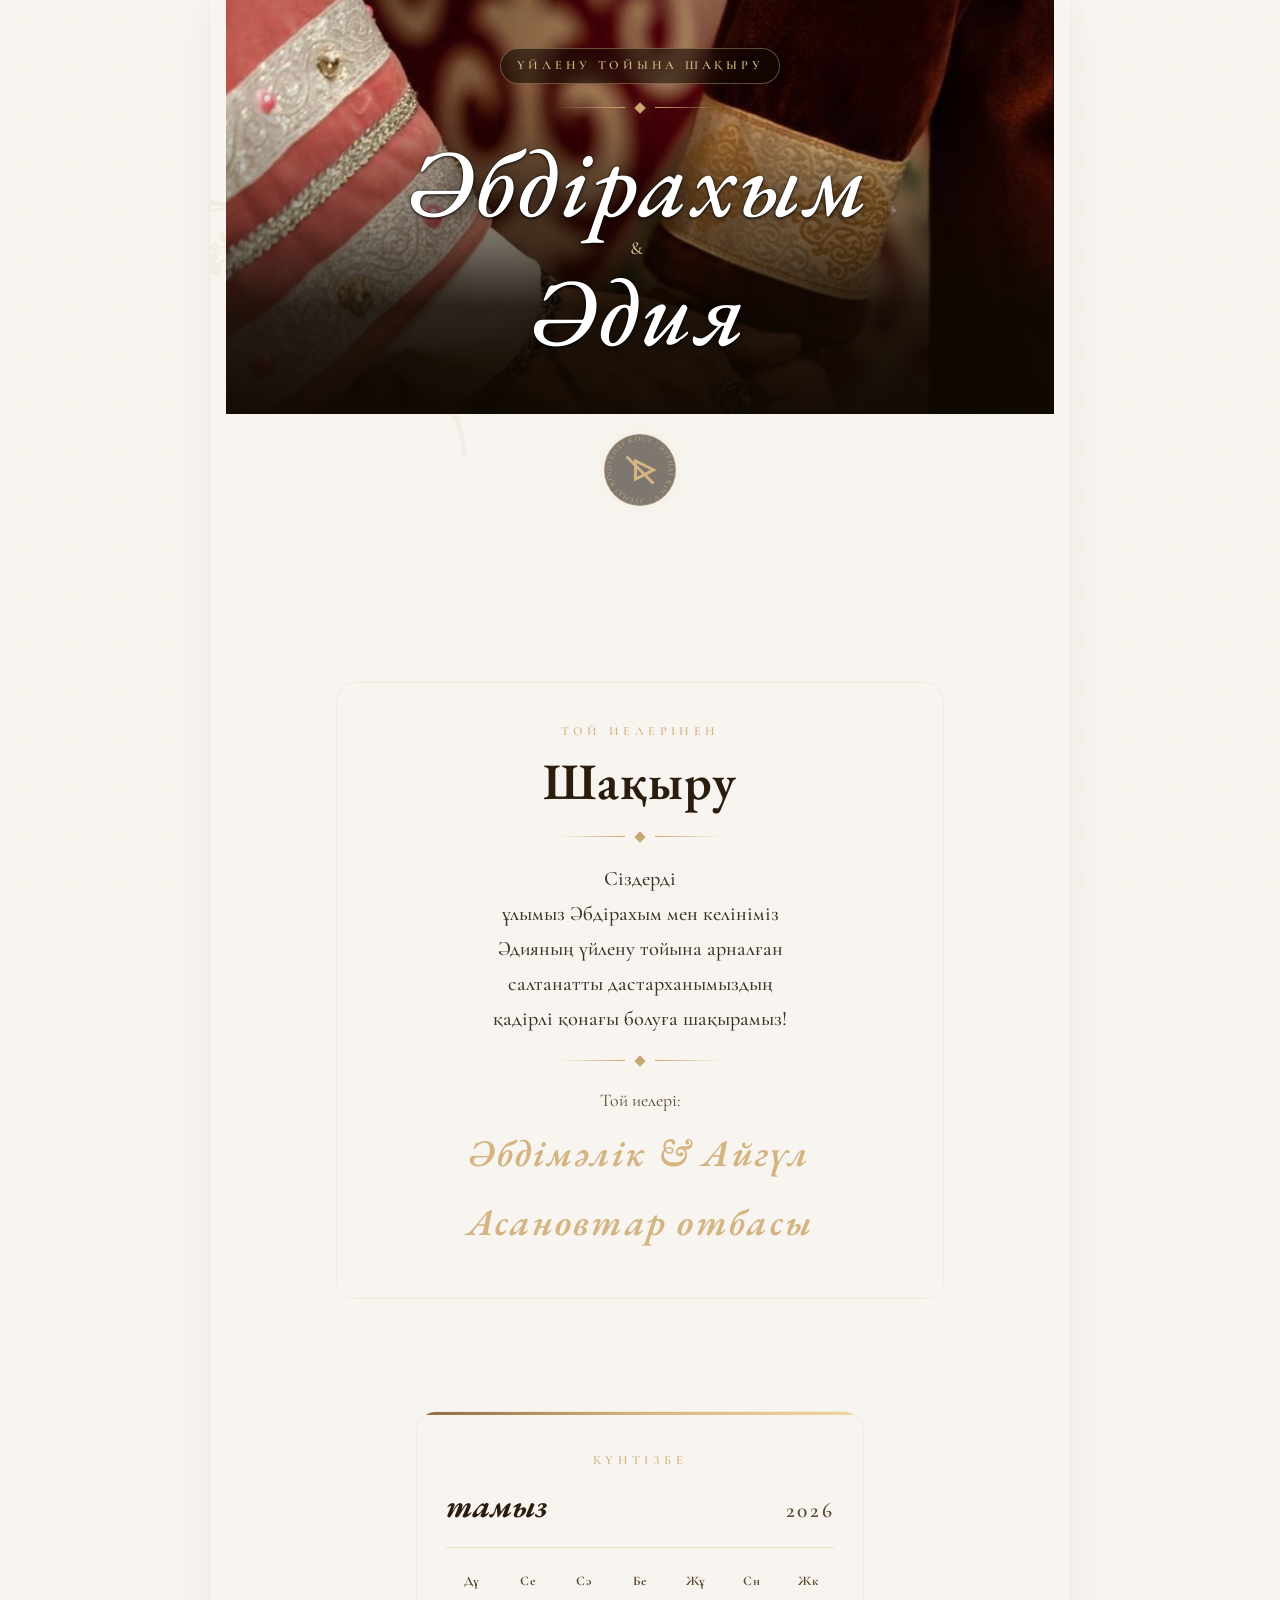
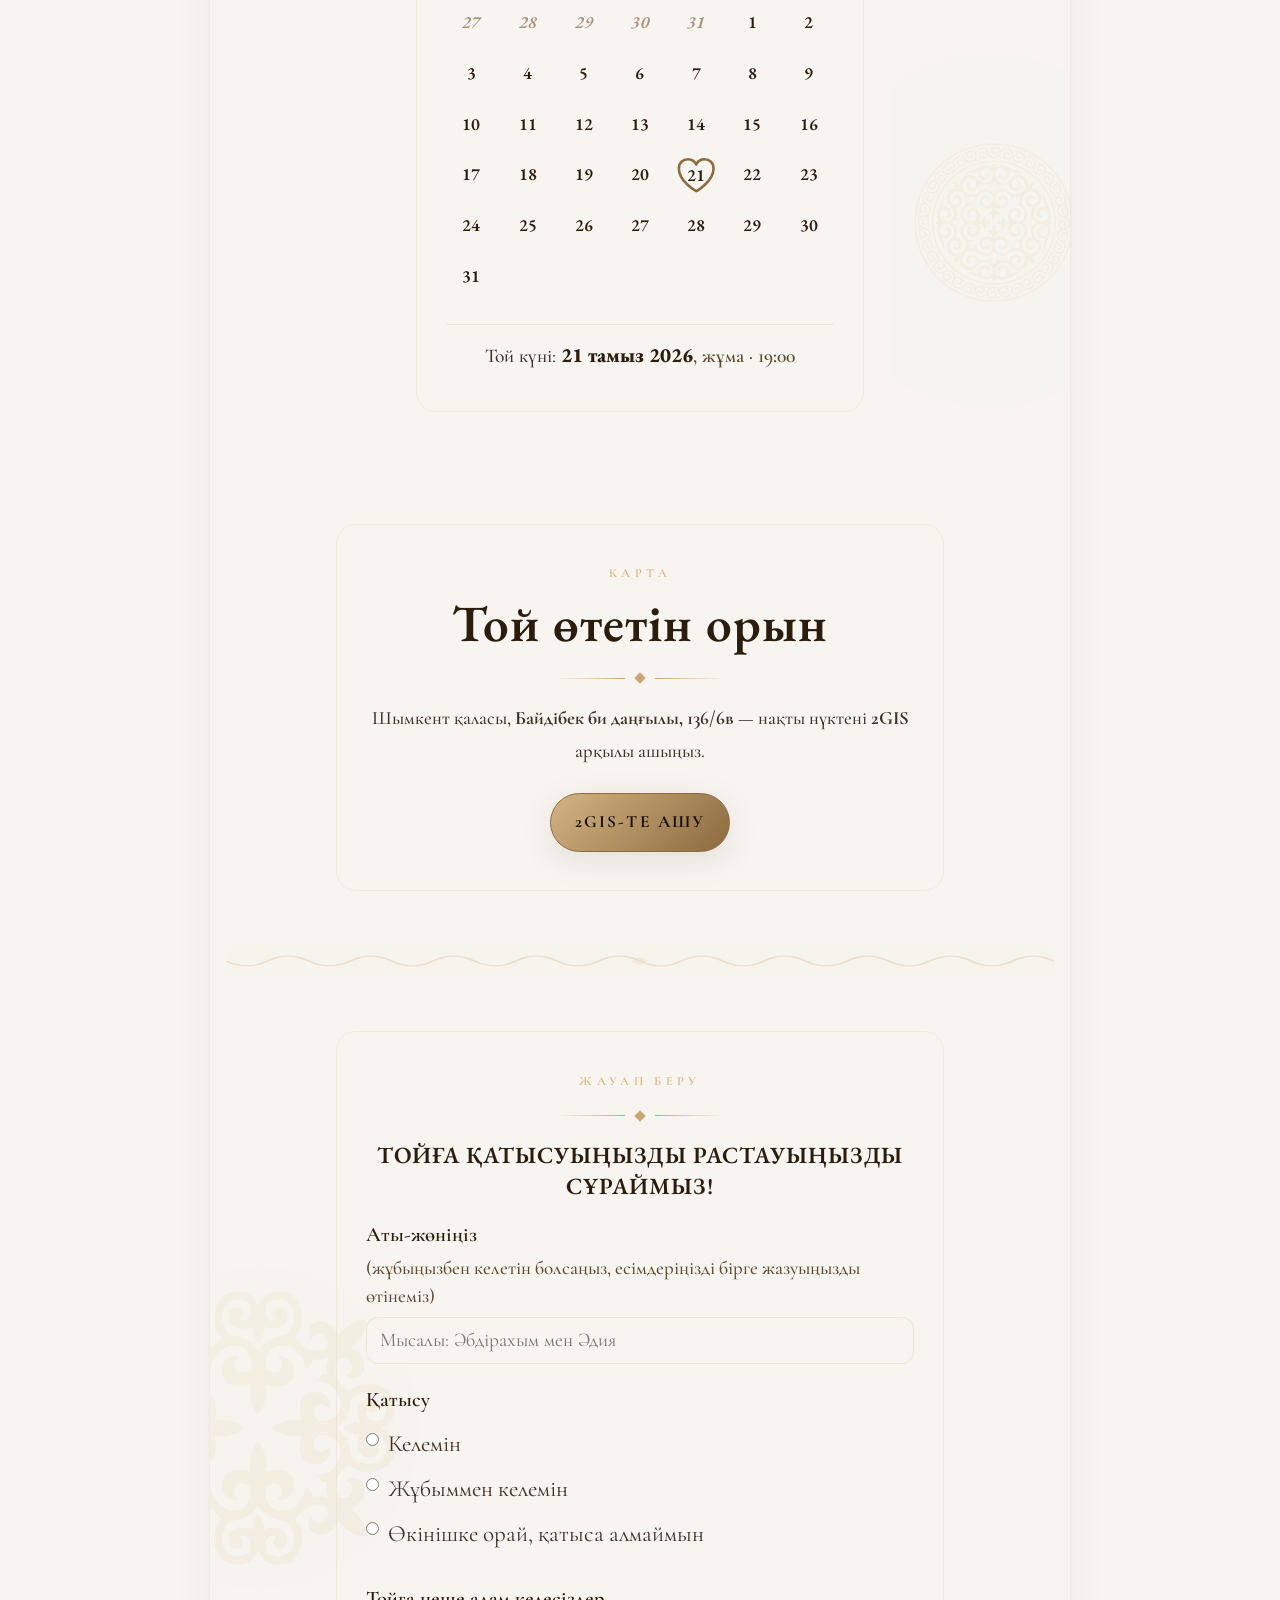
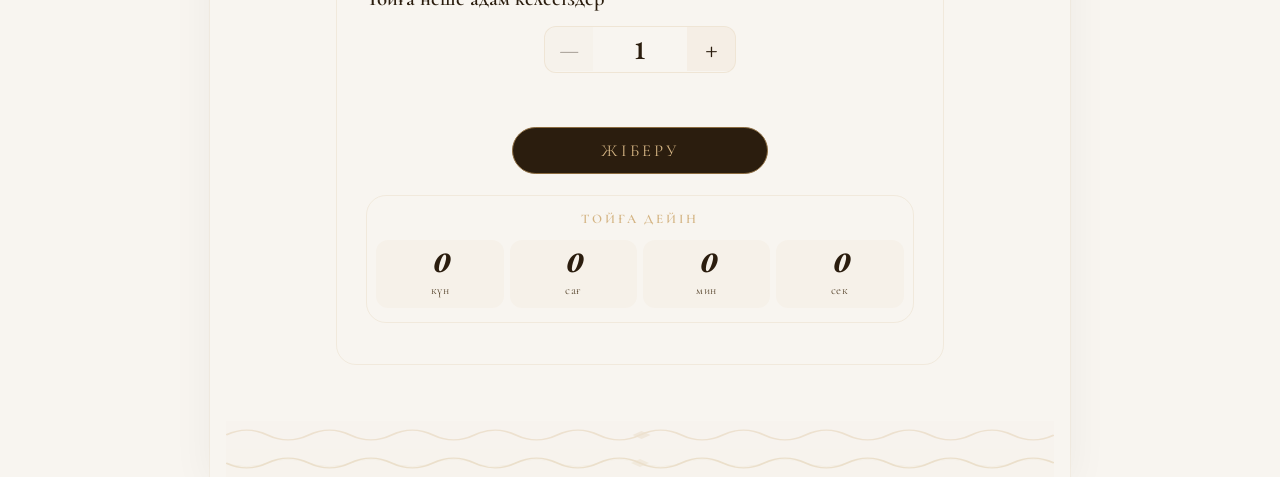
==== commit 753453c9: "элегантные фоновые крутящиеся ою, больше отступов, стиль как на референсе" ====
--- a/index.html
+++ b/index.html
@@ -12,6 +12,11 @@
 </head>
 <body>
 <div class="page">
+<div class="bg-spin-layer" aria-hidden="true">
+  <div class="bg-spin bg-spin--1"></div>
+  <div class="bg-spin bg-spin--3"></div>
+  <div class="bg-spin bg-spin--5"></div>
+</div>
 <audio id="backgroundMusic" loop playsinline preload="metadata" hidden>
   <source src="assets/music/songjar.mp3" type="audio/mpeg">
 </audio>
--- a/css/main.css
+++ b/css/main.css
@@ -113,6 +113,73 @@
   z-index: 1;
 }
 
+/* ═══════════════════════════════════════
+   ФОНОВЫЕ КРУТЯЩИЕСЯ ОЮ — элегантный стиль
+═══════════════════════════════════════ */
+.bg-spin-layer {
+  position: absolute;
+  inset: 0;
+  z-index: 0;
+  pointer-events: none;
+  overflow: hidden;
+  -webkit-backface-visibility: hidden;
+  backface-visibility: hidden;
+}
+
+.bg-spin {
+  position: absolute;
+  border-radius: 50%;
+  background-repeat: no-repeat;
+  background-position: center;
+  background-size: contain;
+  filter: sepia(0.25) contrast(0.85) saturate(0.88);
+  opacity: 0.10;
+  will-change: transform;
+  animation: bgSpinRotate 160s linear infinite;
+  -webkit-transform: translateZ(0);
+  transform: translateZ(0);
+}
+
+.bg-spin--1 {
+  top: 2%;
+  left: max(-8rem, -30vw);
+  width: min(28rem, 110vw);
+  height: min(28rem, 110vw);
+  background-image: url("../assets/Beeldmerk+Brasserie+de+Jasmijn-1920w.png");
+  opacity: 0.14;
+  animation-duration: 140s;
+}
+
+.bg-spin--3 {
+  top: 45%;
+  right: max(-6rem, -22vw);
+  width: min(22rem, 90vw);
+  height: min(22rem, 90vw);
+  background-image: url("../assets/background/oyu5.jpeg");
+  opacity: 0.10;
+  animation-duration: 180s;
+  animation-direction: reverse;
+}
+
+.bg-spin--5 {
+  top: 78%;
+  left: max(-7rem, -26vw);
+  width: min(20rem, 85vw);
+  height: min(20rem, 85vw);
+  background-image: url("../assets/background/oyu6.jpeg");
+  opacity: 0.08;
+  animation-duration: 200s;
+}
+
+@keyframes bgSpinRotate {
+  from { transform: translateZ(0) rotate(0deg); }
+  to   { transform: translateZ(0) rotate(360deg); }
+}
+
+@media (prefers-reduced-motion: reduce) {
+  .bg-spin { animation: none; opacity: 0.06; }
+}
+
 /* Второе фото */
 .photo-sec {
   padding-top: 0;
@@ -135,11 +202,10 @@
   max-width: min(38rem, 92%);
   margin-left: auto;
   margin-right: auto;
-  background: var(--surface);
-  border: 1px solid var(--border);
+  background: transparent;
+  border: 1px solid rgba(212, 180, 131, 0.18);
   border-radius: var(--radius);
-  box-shadow: var(--shadow-md);
-  padding: clamp(1.15rem, 3.8vw, 1.65rem) clamp(1rem, 3.5vw, 1.35rem);
+  padding: clamp(1.6rem, 5vw, 2.4rem) clamp(1.2rem, 4vw, 1.8rem);
   text-align: center;
   position: relative;
   overflow: hidden;
@@ -481,10 +547,9 @@
   max-width: 22rem;
   margin: 0 auto 0.35rem;
   padding: 0.75rem 0.6rem 0.9rem;
-  border: 1px solid var(--border);
+  border: 1px solid rgba(212, 180, 131, 0.18);
   border-radius: var(--radius);
-  background: var(--surface);
-  box-shadow: var(--shadow-md), 0 1px 0 rgba(255, 255, 255, 0.7) inset;
+  background: transparent;
 }
 .countdown__label {
   font-family: var(--font-display);
@@ -508,7 +573,7 @@
   gap: 0.2rem;
   padding: 0.45rem 0.15rem;
   border-radius: var(--radius-sm);
-  background: var(--bg-alt);
+  background: rgba(212, 180, 131, 0.06);
 }
 .countdown__num {
   font-family: var(--font-names);
@@ -758,7 +823,7 @@
   color: var(--body-read);
   font-style: normal;
   font-weight: 500;
-  margin: 0.65rem 0 0.85rem;
+  margin: 1rem 0 1.25rem;
 }
 
 .sbody {
@@ -788,7 +853,7 @@
   align-items: center;
   justify-content: center;
   gap: .7rem;
-  margin: .9rem auto;
+  margin: 1.25rem auto;
 }
 .divl::before, .divl::after {
   content: "";
@@ -915,12 +980,14 @@
   font-size: clamp(1.02rem, 2.8vw, 1.12rem);
   color: var(--text-mid);
   font-style: normal;
-  margin-top: 0.5rem;
+  margin-top: 1rem;
+  margin-bottom: 0.35rem;
 }
 .hosts-n {
   font-family: var(--font-names);
   font-weight: 600;
   font-style: italic;
+  margin-bottom: 0.25rem;
   font-size: clamp(1.65rem, 5.8vw, 2.35rem);
   letter-spacing: .06em;
   color: var(--gold);
@@ -973,8 +1040,8 @@
 ═══════════════════════════════════════ */
 .sec {
   width: 100%;
-  padding-top: clamp(1.5rem, 4vw, 2.2rem);
-  padding-bottom: clamp(1.5rem, 4vw, 2.2rem);
+  padding-top: clamp(2.2rem, 6vw, 3.5rem);
+  padding-bottom: clamp(2.2rem, 6vw, 3.5rem);
   padding-left: max(env(safe-area-inset-left, 0px), clamp(12px, 4vw, 40px));
   padding-right: max(env(safe-area-inset-right, 0px), clamp(12px, 4vw, 40px));
   text-align: center;
@@ -982,18 +1049,18 @@
   max-width: 100%;
   overflow-wrap: anywhere;
 }
-.sec.alt { background: var(--bg2); }
+.sec.alt { background: transparent; }
 
 .sec--thanks {
   padding-bottom: clamp(1rem, 3vw, 1.75rem);
 }
 
 .content-card .stitle {
-  margin-bottom: 0.5rem;
+  margin-bottom: 0.75rem;
 }
 
 .content-card .slabel {
-  margin-bottom: 0.28rem;
+  margin-bottom: 0.45rem;
 }
 
 .slabel {
@@ -1090,13 +1157,13 @@
 
 .rsvp-input {
   width: 100%;
-  padding: 0.75rem 0.95rem;
-  font-family: var(--font-body);
-  font-size: clamp(1.15rem, 3.2vw, 1.3rem);
-  color: var(--text);
+  padding: 0.65rem 0.85rem;
   border: 1px solid var(--border);
   border-radius: var(--radius-sm);
-  background: var(--bg-alt);
+  font-family: var(--font-body);
+  font-size: clamp(1.06rem, 2.8vw, 1.22rem);
+  color: var(--text);
+  background: var(--bg);
   transition: border-color 0.2s ease, box-shadow 0.2s ease;
 }
 
@@ -1154,20 +1221,20 @@
   border: 1px solid var(--border);
   border-radius: var(--radius-sm);
   overflow: hidden;
-  background: var(--surface);
+  background: var(--bg);
 }
 
 .rsvp-counter__btn {
   flex: 0 0 3rem;
   height: 2.75rem;
   border: 0;
-  background: var(--bg-alt);
+  background: rgba(212, 180, 131, 0.10);
   color: var(--text);
   font-family: var(--font-names);
   font-size: 1.35rem;
   line-height: 1;
   cursor: pointer;
-  transition: background 0.2s ease;
+  transition: background 0.15s ease;
 }
 
 .rsvp-counter__btn:hover:not(:disabled) {
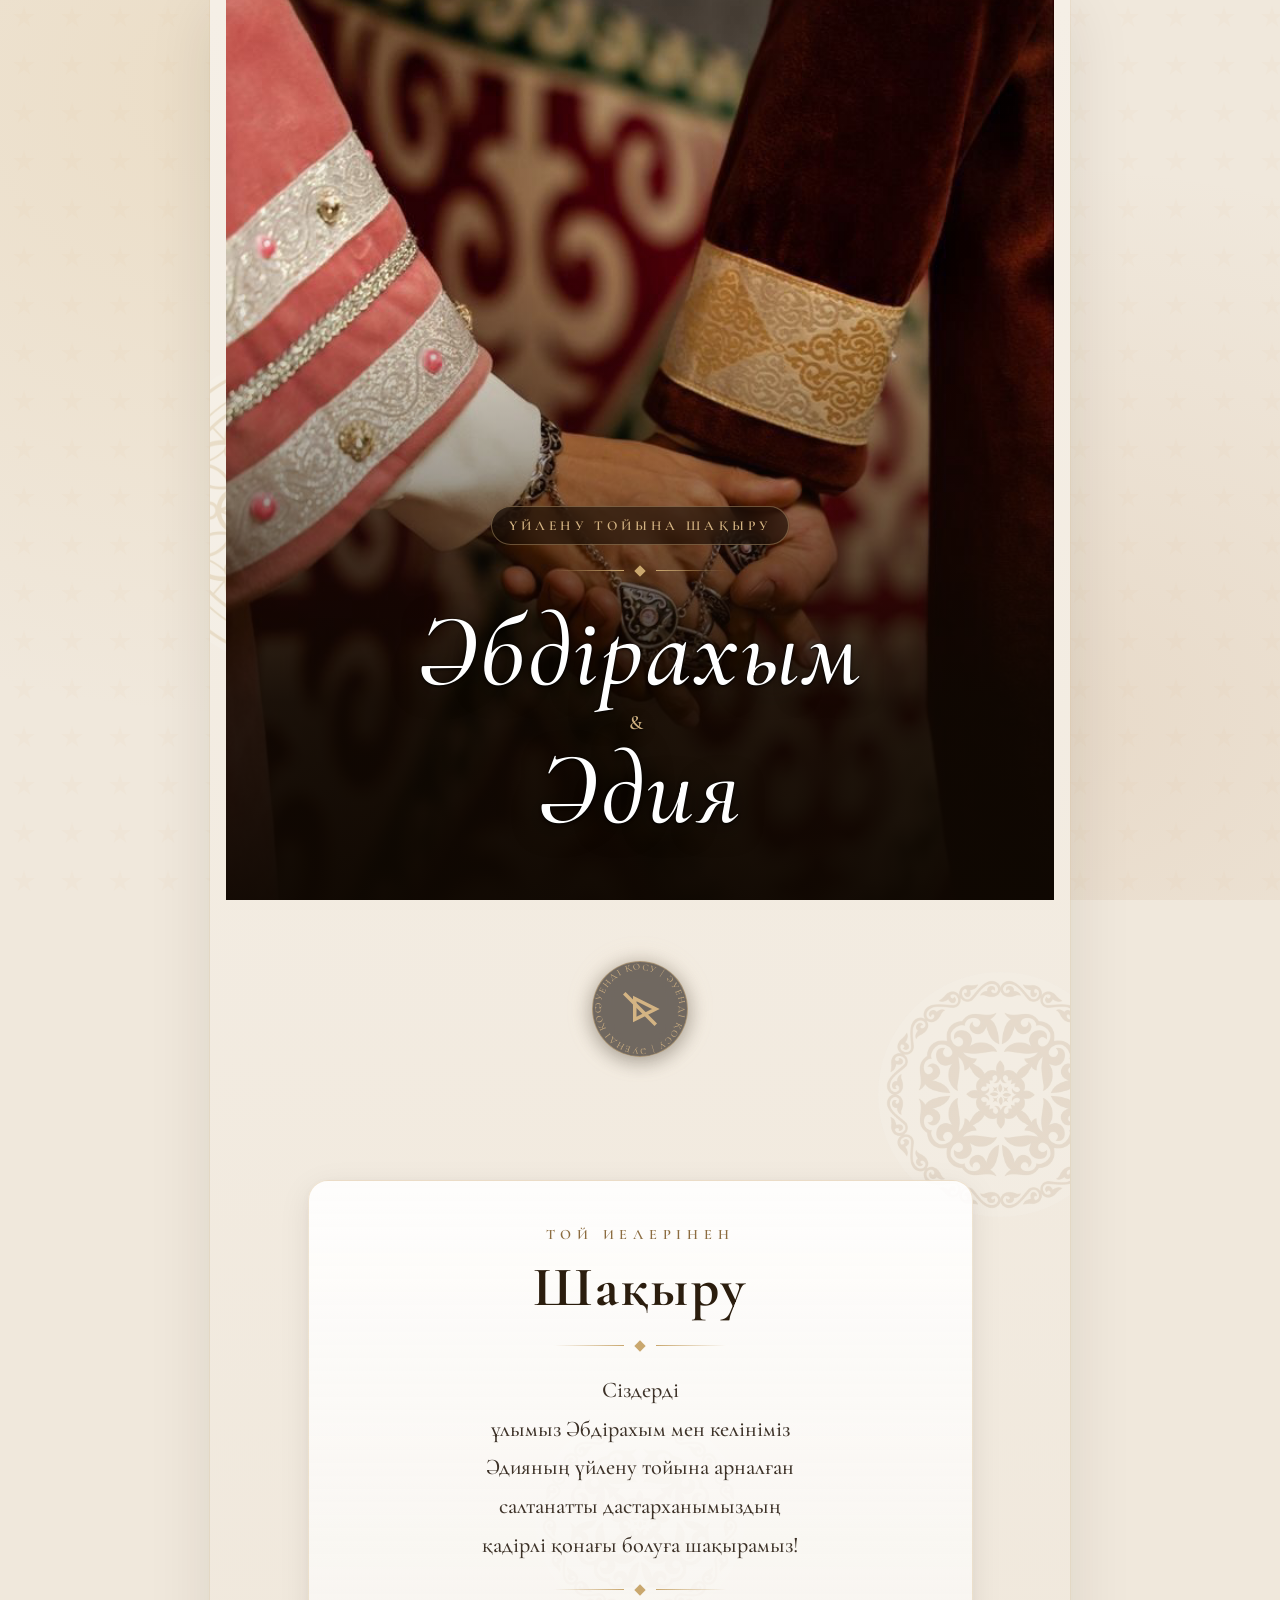
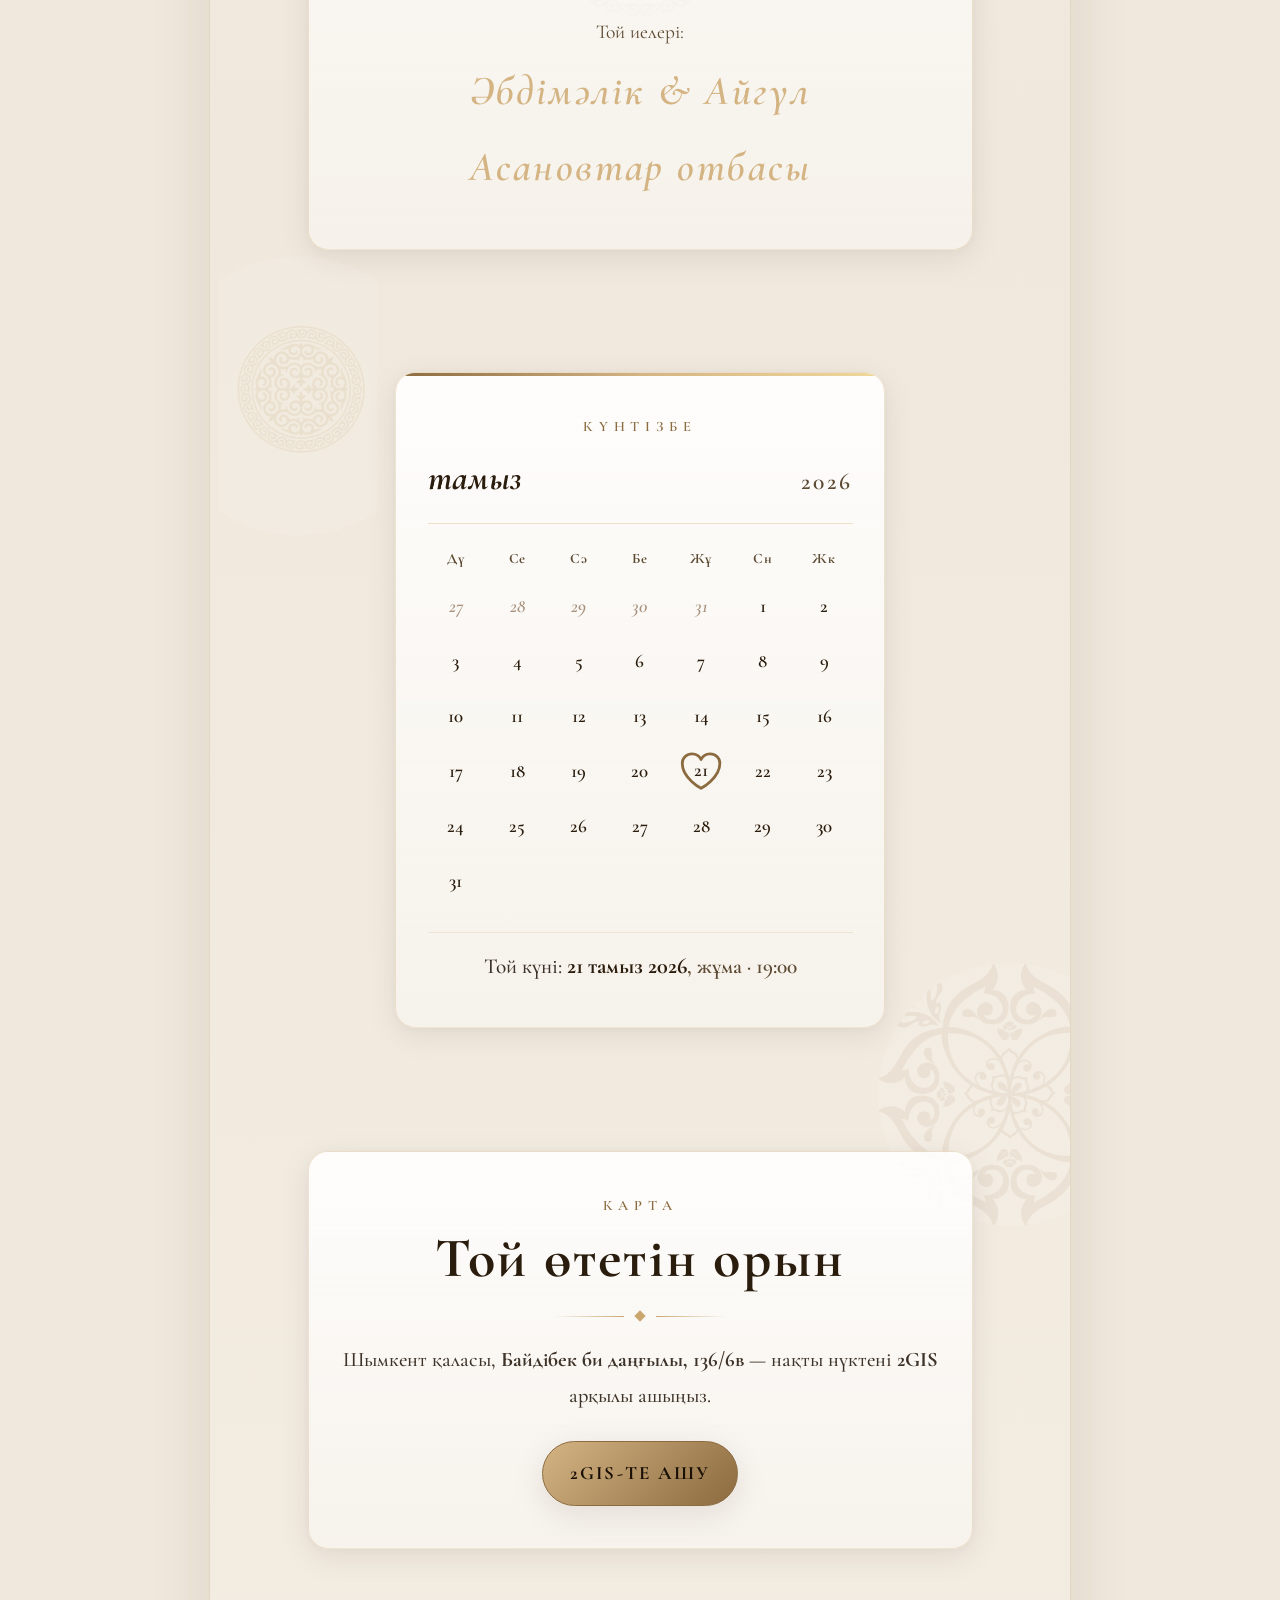
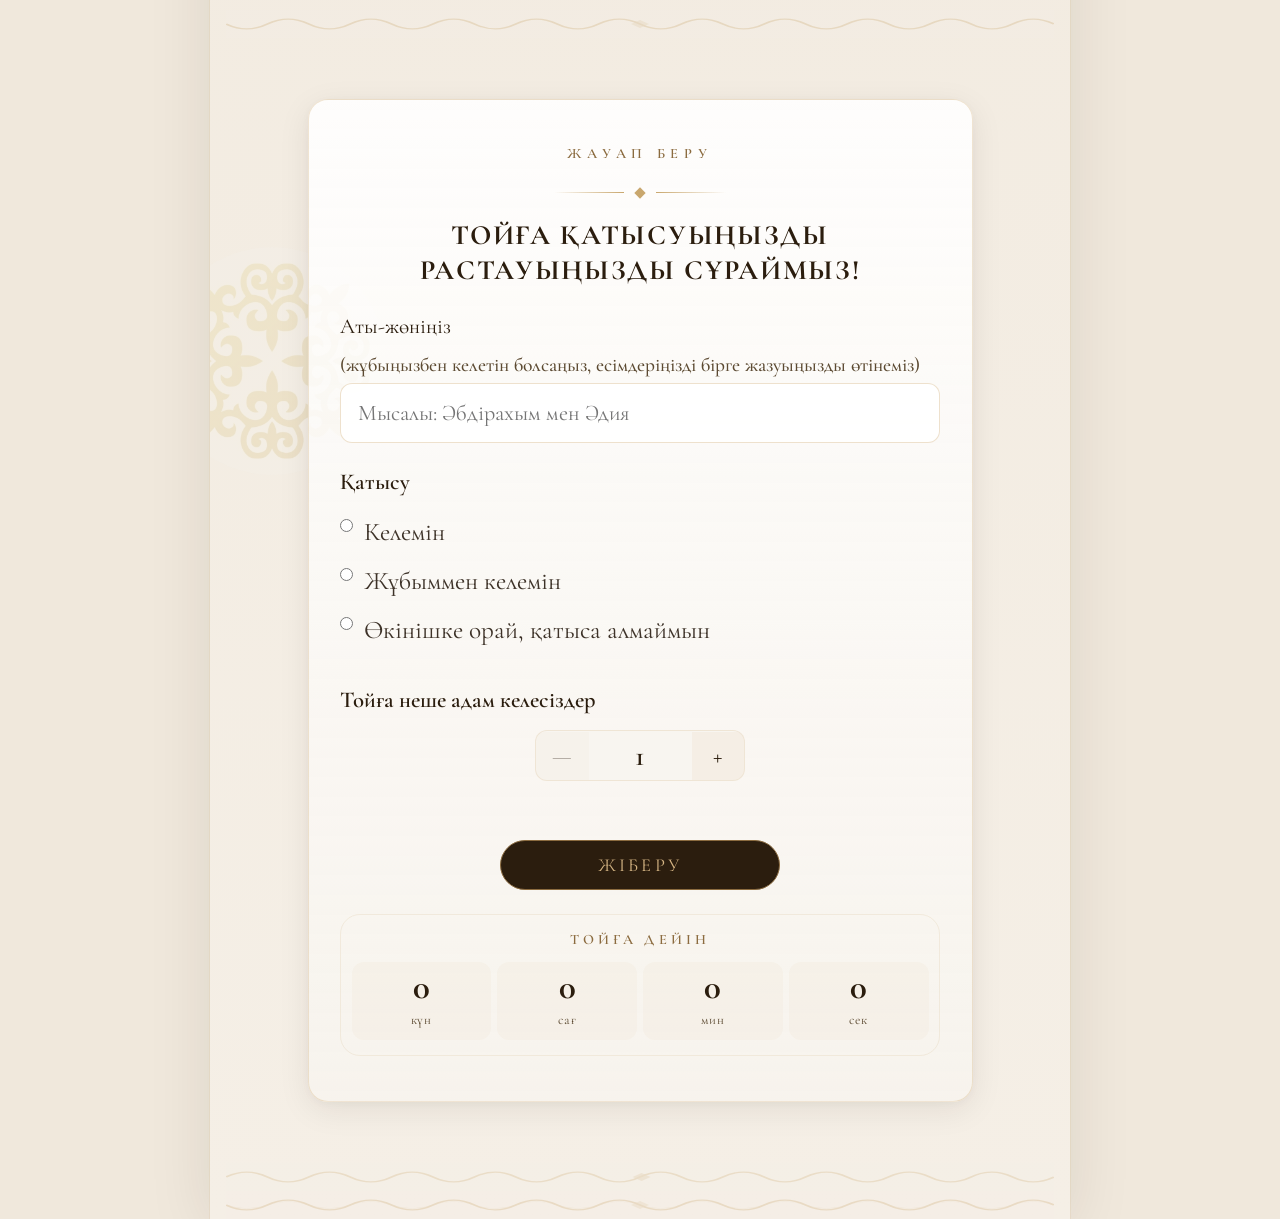
==== commit 00dae94a: "feat: unified Cormorant font, hero full-width, music btn centered, sticky RSVP btn, faster ornaments" ====
--- a/index.html
+++ b/index.html
@@ -7,15 +7,18 @@
   <link rel="icon" href="favicon.ico" sizes="any">
   <link rel="preconnect" href="https://fonts.googleapis.com">
   <link rel="preconnect" href="https://fonts.gstatic.com" crossorigin>
-  <link href="https://fonts.googleapis.com/css2?family=Cormorant+Garamond:ital,wght@0,400;0,500;0,600;0,700;1,400;1,500;1,600&family=EB+Garamond:ital,wght@0,400;0,500;0,600;0,700;1,400;1,500;1,600&display=swap" rel="stylesheet">
+  <link href="https://fonts.googleapis.com/css2?family=Cormorant+Garamond:ital,wght@0,400;0,500;0,600;0,700;1,400;1,500;1,600&family=EB+Garamond:ital,wght@0,400;0,500;0,600;0,700;1,400;1,500;1,600&family=Great+Vibes&display=swap" rel="stylesheet">
   <link rel="stylesheet" href="css/main.css">
 </head>
 <body>
 <div class="page">
 <div class="bg-spin-layer" aria-hidden="true">
   <div class="bg-spin bg-spin--1"></div>
+  <div class="bg-spin bg-spin--2"></div>
   <div class="bg-spin bg-spin--3"></div>
+  <div class="bg-spin bg-spin--4"></div>
   <div class="bg-spin bg-spin--5"></div>
+  <div class="bg-spin bg-spin--6"></div>
 </div>
 <audio id="backgroundMusic" loop playsinline preload="metadata" hidden>
   <source src="assets/music/songjar.mp3" type="audio/mpeg">
@@ -23,28 +26,33 @@
 
 <!-- HERO: фото + имена на фото, таймер, дата, қала -->
 <section class="hero" id="hero">
-  <div class="hero-photo" id="hero-photo">
-    <!-- Қойыңыз: assets/hero.jpg (сурет жоқ болса, төменгі фон қалды) -->
-    <img class="hero-photo__img"
-         src="assets/hero.jpg"
-         alt="Әбдірахым мен Әдия"
-         width="1200"
-         height="1500"
-         fetchpriority="high"
-         onerror="this.closest('.hero-photo').classList.add('hero-photo--fallback')">
-    <div class="hero-photo__scrim" aria-hidden="true"></div>
-
-    <div class="hero-photo__content" data-r>
-      <p class="hero-photo__kicker">Үйлену тойына шақыру</p>
-      <div class="divl divl--on-photo"><div class="diam diam--on-photo"></div></div>
-      <div class="names names--on-photo">
-        Әбдірахым<br>
-        <span class="amp amp--on-photo">&amp;</span>
-        Әдия
-      </div>
-    </div>
-  </div>
-
+    <div class="hero-photo" id="hero-photo">
+      <!-- Қойыңыз: assets/hero.jpg (сурет жоқ болса, төменгі фон қалды) -->
+      <img class="hero-photo__img"
+           src="assets/hero.jpg"
+           alt="Әбдірахым мен Әдия"
+           width="1200"
+           height="1500"
+           fetchpriority="high"
+           onerror="this.closest('.hero-photo').classList.add('hero-photo--fallback')">
+      <div class="hero-photo__scrim" aria-hidden="true"></div>
+
+      <div class="hero-photo__content" data-r>
+        <p class="hero-photo__kicker">Үйлену тойына шақыру</p>
+        <div class="divl divl--on-photo"><div class="diam diam--on-photo"></div></div>
+        <div class="names names--on-photo">
+          Әбдірахым
+          <span class="amp amp--on-photo">&amp;</span>
+          Әдия
+        </div>
+      </div>
+
+    </div>
+
+</section>
+
+<!-- Музыка — между hero и шақыру -->
+<section class="sec music-sec" data-r>
   <button type="button" class="music-hero-btn" id="musicToggle" aria-pressed="false" aria-label="Фондық әуен">
     <svg class="music-hero-btn__circle" viewBox="0 0 120 120" aria-hidden="true">
       <defs>
@@ -71,16 +79,6 @@
   </button>
 </section>
 
-<!-- Второе фото -->
-<section class="sec photo-sec" data-r>
-  <img class="photo-sec__img"
-       src="assets/photo2.jpg"
-       alt="Әбдірахым мен Әдия"
-       width="1200"
-       height="800"
-       onerror="this.style.display='none'">
-</section>
-
 <!-- Приглашение от родителей -->
 <section class="sec alt" data-r id="parents">
   <div class="content-card">
@@ -246,7 +244,6 @@
   </svg>
 </div>
 </div><!-- .page -->
-
 <script src="js/main.js"></script>
 </body>
 </html>
--- a/css/main.css
+++ b/css/main.css
@@ -1,6 +1,9 @@
 /* ══════════════════════════════════════════
    ТОЙ ШАҚЫРУ — REDESIGNED STYLES
    ══════════════════════════════════════════ */
+
+/* Cormorant Garamond — elegant unified serif */
+@import url('https://fonts.googleapis.com/css2?family=Cormorant+Garamond:ital,wght@0,400;0,500;0,600;0,700;1,400;1,500;1,600&display=swap');
 
 :root {
   /* Токены как у adiya-kyz-uzatu (ethno-gold luxury) */
@@ -26,7 +29,7 @@
   --muted2:      var(--text-soft);
   --border:      rgba(212, 180, 131, 0.25);
 
-  --font-names:    "EB Garamond", "Cormorant Garamond", Georgia, serif;
+  --font-names:    "Cormorant Garamond", Georgia, serif;
   --font-body:     "Cormorant Garamond", Georgia, serif;
   --font-display:  "Cormorant Garamond", Georgia, serif;
   --font-family:   var(--font-body);
@@ -44,10 +47,14 @@
 *, *::before, *::after { box-sizing: border-box; margin: 0; padding: 0; }
 
 html {
+  scroll-behavior: smooth;
+}
+
+html {
   width: 100%;
   overflow-x: hidden;
   scroll-behavior: smooth;
-  font-size: 16px;
+  font-size: 17.5px;
   font-family: var(--font-body);
   text-rendering: optimizeLegibility;
   font-feature-settings: "kern" 1, "liga" 1;
@@ -60,11 +67,13 @@
   font-size: clamp(1.06rem, 2.7vw, 1.22rem);
   line-height: 1.72;
   color: var(--text);
-  /* Бір қабатты, тегіс повтор — екі әртүрлі tile өлшемі шеттерде «мозаика» жасамайды */
-  background-color: var(--bg);
-  background-image: url("data:image/svg+xml,%3Csvg width='48' height='48' viewBox='0 0 48 48' xmlns='http://www.w3.org/2000/svg'%3E%3Cpath d='M24 6 L26.5 14 L35 14 L28 19 L30.5 27 L24 22 L17.5 27 L20 19 L13 14 L21.5 14 Z' fill='%23d4b483' fill-opacity='0.04'/%3E%3C/svg%3E");
-  background-size: 48px 48px;
-  background-repeat: repeat;
+  background-color: #f0e8dc;
+  background-image:
+    radial-gradient(ellipse at 20% 10%, rgba(212, 171, 100, 0.18) 0%, transparent 55%),
+    radial-gradient(ellipse at 80% 80%, rgba(180, 130, 80, 0.14) 0%, transparent 55%),
+    url("data:image/svg+xml,%3Csvg width='48' height='48' viewBox='0 0 48 48' xmlns='http://www.w3.org/2000/svg'%3E%3Cpath d='M24 6 L26.5 14 L35 14 L28 19 L30.5 27 L24 22 L17.5 27 L20 19 L13 14 L21.5 14 Z' fill='%23d4b483' fill-opacity='0.055'/%3E%3C/svg%3E");
+  background-size: auto, auto, 48px 48px;
+  background-repeat: no-repeat, no-repeat, repeat;
   background-attachment: fixed;
   -webkit-font-smoothing: antialiased;
   -moz-osx-font-smoothing: grayscale;
@@ -72,8 +81,8 @@
   justify-content: center;
   min-height: 100svh;
   min-height: 100dvh;
-  padding-left: max(env(safe-area-inset-left, 0px), clamp(0px, 1.5vw, 10px));
-  padding-right: max(env(safe-area-inset-right, 0px), clamp(0px, 1.5vw, 10px));
+  padding-left: env(safe-area-inset-left, 0px);
+  padding-right: env(safe-area-inset-right, 0px);
   padding-bottom: env(safe-area-inset-bottom, 0px);
   position: relative;
   overflow-x: hidden;
@@ -87,10 +96,9 @@
 }
 
 .page {
-  width: min(860px, 100%);
-  max-width: 860px;
-  /* Толықтай бір түсті — артқы фонмен шовсыз, «үш баған» эффектісі жоқ */
-  background: var(--bg);
+  width: 100%;
+  max-width: 100%;
+  background: linear-gradient(180deg, #f5efe6 0%, #f0e8dc 40%, #f5efe6 100%);
   position: relative;
   z-index: 1;
   isolation: isolate;
@@ -98,13 +106,15 @@
   overflow-y: visible;
   margin: 0 auto;
   min-width: 0;
-  padding: 0 clamp(10px, 3vw, 16px);
-  box-shadow: 0 0 0 1px rgba(212, 180, 131, 0.1), 0 8px 40px rgba(43, 29, 14, 0.05);
-}
-
-@media (max-width: 719px) {
+  padding: 0;
+  box-shadow: 0 0 0 1px rgba(212, 180, 131, 0.15), 0 8px 60px rgba(43, 29, 14, 0.1);
+}
+
+@media (min-width: 720px) {
   .page {
-    box-shadow: 0 0 0 1px rgba(212, 180, 131, 0.08), 0 6px 28px rgba(43, 29, 14, 0.04);
+    width: min(860px, 100%);
+    max-width: 860px;
+    padding: 0 clamp(10px, 3vw, 16px);
   }
 }
 
@@ -132,8 +142,8 @@
   background-repeat: no-repeat;
   background-position: center;
   background-size: contain;
-  filter: sepia(0.25) contrast(0.85) saturate(0.88);
-  opacity: 0.10;
+  filter: sepia(0.15) contrast(0.92) saturate(0.95);
+  opacity: 0.18;
   will-change: transform;
   animation: bgSpinRotate 160s linear infinite;
   -webkit-transform: translateZ(0);
@@ -141,34 +151,66 @@
 }
 
 .bg-spin--1 {
-  top: 2%;
-  left: max(-8rem, -30vw);
-  width: min(28rem, 110vw);
-  height: min(28rem, 110vw);
-  background-image: url("../assets/Beeldmerk+Brasserie+de+Jasmijn-1920w.png");
-  opacity: 0.14;
+  top: 8%;
+  left: max(-4rem, -12vw);
+  width: min(18rem, 55vw);
+  height: min(18rem, 55vw);
+  background-image: url("../assets/background/oyu7.jpeg");
+  opacity: 0.18;
   animation-duration: 140s;
 }
 
-.bg-spin--3 {
-  top: 45%;
-  right: max(-6rem, -22vw);
-  width: min(22rem, 90vw);
-  height: min(22rem, 90vw);
-  background-image: url("../assets/background/oyu5.jpeg");
-  opacity: 0.10;
+.bg-spin--2 {
+  top: 22%;
+  right: max(-3rem, -10vw);
+  width: min(14rem, 42vw);
+  height: min(14rem, 42vw);
+  background-image: url("../assets/background/oyu8.jpeg");
+  opacity: 0.16;
   animation-duration: 180s;
   animation-direction: reverse;
 }
 
+.bg-spin--3 {
+  top: 42%;
+  left: max(-3rem, -10vw);
+  width: min(16rem, 48vw);
+  height: min(16rem, 48vw);
+  background-image: url("../assets/background/oyu5.jpeg");
+  opacity: 0.15;
+  animation-duration: 160s;
+}
+
+.bg-spin--4 {
+  top: 58%;
+  right: max(-4rem, -12vw);
+  width: min(15rem, 45vw);
+  height: min(15rem, 45vw);
+  background-image: url("../assets/background/oyu9.jpeg");
+  opacity: 0.16;
+  animation-duration: 200s;
+  animation-direction: reverse;
+}
+
 .bg-spin--5 {
   top: 78%;
-  left: max(-7rem, -26vw);
-  width: min(20rem, 85vw);
-  height: min(20rem, 85vw);
+  left: max(-3rem, -10vw);
+  width: min(13rem, 38vw);
+  height: min(13rem, 38vw);
   background-image: url("../assets/background/oyu6.jpeg");
-  opacity: 0.08;
-  animation-duration: 200s;
+  opacity: 0.14;
+  animation-duration: 220s;
+}
+
+.bg-spin--6 {
+  top: 32%;
+  left: 50%;
+  transform: translateX(-50%) translateZ(0);
+  width: min(12rem, 35vw);
+  height: min(12rem, 35vw);
+  background-image: url("../assets/background/oyu8.jpeg");
+  opacity: 0.12;
+  animation-duration: 170s;
 }
 
 @keyframes bgSpinRotate {
@@ -202,13 +244,14 @@
   max-width: min(38rem, 92%);
   margin-left: auto;
   margin-right: auto;
-  background: transparent;
-  border: 1px solid rgba(212, 180, 131, 0.18);
+  background: linear-gradient(180deg, rgba(255,255,255,0.9) 0%, rgba(248,245,240,0.7) 100%);
+  border: 1px solid rgba(212, 180, 131, 0.35);
   border-radius: var(--radius);
   padding: clamp(1.6rem, 5vw, 2.4rem) clamp(1.2rem, 4vw, 1.8rem);
   text-align: center;
   position: relative;
   overflow: hidden;
+  box-shadow: 0 8px 32px rgba(43, 29, 14, 0.08), 0 2px 12px rgba(43, 29, 14, 0.04);
 }
 
 .content-card--accent::before {
@@ -274,32 +317,43 @@
   line-height: 1.75;
 }
 
-/* Әуен — hero астында, ортасында */
+/* Музыка секциясы — hero мен контенттің ортасында */
+.music-sec {
+  display: flex;
+  align-items: center;
+  justify-content: center;
+  padding-left: 0;
+  padding-right: 0;
+  padding-top: 2.5rem;
+  padding-bottom: 2.5rem;
+}
+
+/* Әуен — hero ішінде, суреттің үстінде */
 .music-hero-btn {
   position: relative;
   z-index: 8;
   display: flex;
   align-items: center;
   justify-content: center;
-  width: 72px;
-  height: 72px;
+  width: 96px;
+  height: 96px;
   border-radius: 50%;
-  border: 1px solid rgba(212, 180, 131, 0.45);
-  background: rgba(26, 15, 6, 0.55);
-  backdrop-filter: blur(12px);
-  -webkit-backdrop-filter: blur(12px);
+  border: 1px solid rgba(212, 180, 131, 0.55);
+  background: rgba(18, 10, 4, 0.58);
+  backdrop-filter: blur(14px);
+  -webkit-backdrop-filter: blur(14px);
   color: var(--gold);
   cursor: pointer;
-  box-shadow: 0 0 20px rgba(212, 180, 131, 0.12);
+  box-shadow: 0 0 28px rgba(212, 180, 131, 0.18), 0 4px 20px rgba(0,0,0,0.35);
   transition: background 0.25s ease, border-color 0.25s ease, transform 0.15s ease;
-  margin: 1.25rem auto 0.5rem;
+  margin: 0 auto;
 }
 
 .music-hero-btn:hover {
-  background: rgba(26, 15, 6, 0.78);
+  background: rgba(18, 10, 4, 0.82);
   border-color: var(--gold);
-  box-shadow: 0 0 20px rgba(212, 180, 131, 0.25);
-  transform: scale(1.05);
+  box-shadow: 0 0 28px rgba(212, 180, 131, 0.3);
+  transform: scale(1.06);
 }
 
 .music-hero-btn:active {
@@ -307,8 +361,8 @@
 }
 
 .music-hero-btn--playing {
-  border-color: rgba(212, 180, 131, 0.55);
-  background: rgba(26, 15, 6, 0.82);
+  border-color: rgba(212, 180, 131, 0.7);
+  background: rgba(18, 10, 4, 0.85);
 }
 
 .music-hero-btn__circle {
@@ -331,8 +385,8 @@
   display: flex;
   align-items: center;
   justify-content: center;
-  width: 36px;
-  height: 36px;
+  width: 42px;
+  height: 42px;
 }
 
 .music-hero-btn__glyph {
@@ -353,7 +407,8 @@
    HERO — фото + текст на фото + таймер
 ═══════════════════════════════════════ */
 .hero {
-  min-height: auto;
+  min-height: 100svh;
+  min-height: 100dvh;
   display: flex;
   flex-direction: column;
   align-items: stretch;
@@ -364,34 +419,19 @@
   isolation: isolate;
 }
 
-@media (max-width: 719px) {
-  .hero {
-    min-height: 100svh;
-    min-height: 100dvh;
-  }
-}
-
 .hero-photo {
   position: relative;
-  flex: 0 0 auto;
-  width: 100%;
-  margin-inline: auto;
+  flex: 1 1 auto;
+  width: 100%;
+  margin-inline: 0;
   overflow: hidden;
-  /* Телефон: биік портрет; ноутбук: кеңірек «кинолента» — media төменде */
-  aspect-ratio: 3 / 4;
-  min-height: 46svh;
-  max-height: 74svh;
+  min-height: 100svh;
+  min-height: 100dvh;
   background:
     linear-gradient(165deg, rgba(253, 248, 240, .15) 0%, transparent 45%),
     linear-gradient(145deg, #4a3c2e 0%, #2a2218 55%, #1a1510 100%);
 }
 
-@media (max-width: 719px) {
-  .hero-photo {
-    flex: 1 1 auto;
-    min-height: 0;
-  }
-}
 
 .hero-photo--fallback .hero-photo__img {
   display: none;
@@ -407,24 +447,23 @@
   object-position: center 18%;
 }
 
-/* Телефон: портретті кадр; планшет: сәл кеңірек */
+/* Телефон: портрет — full aspect */
 @media (max-width: 479px) {
   .hero-photo {
-    aspect-ratio: 10 / 13;
-    min-height: 44svh;
-    max-height: 72svh;
+    min-height: 100svh;
+    min-height: 100dvh;
   }
   .hero-photo__img {
     object-position: center 14%;
   }
 }
 
-/* Ноутбук және монитор: кең формат, биіктік шектелген, лицо и текст не обрезаются */
+/* Ноутбук: ограничен по высоте */
 @media (min-width: 720px) {
   .hero-photo {
     aspect-ratio: 16 / 9;
-    min-height: 320px;
-    max-height: min(60vh, 560px);
+    min-height: 100vh;
+    max-height: 100vh;
     flex: 0 0 auto;
   }
   .hero-photo__img {
@@ -434,9 +473,9 @@
 
 @media (min-width: 1100px) {
   .hero-photo {
-    aspect-ratio: 2 / 1;
-    min-height: 340px;
-    max-height: min(60vh, 600px);
+    aspect-ratio: unset;
+    min-height: 100vh;
+    max-height: 100vh;
   }
   .hero-photo__img {
     object-position: center 30%;
@@ -449,10 +488,10 @@
   pointer-events: none;
   background: linear-gradient(
     to bottom,
-    rgba(15, 8, 2, 0.08) 0%,
-    rgba(15, 8, 2, 0.02) 22%,
-    rgba(15, 8, 2, 0.42) 52%,
-    rgba(15, 8, 2, 0.88) 74%,
+    rgba(15, 8, 2, 0.05) 0%,
+    rgba(15, 8, 2, 0.01) 30%,
+    rgba(15, 8, 2, 0.45) 58%,
+    rgba(15, 8, 2, 0.88) 78%,
     rgba(15, 8, 2, 0.97) 100%
   );
   z-index: 1;
@@ -500,11 +539,18 @@
 
 .names--on-photo {
   font-family: var(--font-names);
-  font-style: italic;
-  font-weight: 500;
-  margin-top: 0.35rem;
-  margin-bottom: 0.15rem;
+  font-style: normal;
+  font-weight: 700;
+  margin-top: 0.5rem;
+  margin-bottom: 0.2rem;
   -webkit-font-smoothing: antialiased;
+  font-size: clamp(3.8rem, 17vw, 7rem);
+  line-height: 1.1;
+  letter-spacing: 0.02em;
+  color: #fff;
+  text-shadow:
+    0 2px 8px rgba(0,0,0,0.55),
+    0 6px 32px rgba(0,0,0,0.4);
 }
 
 /* Гарантированно белый текст имён на фото (поверх общих стилей .names) */
@@ -553,10 +599,10 @@
 }
 .countdown__label {
   font-family: var(--font-display);
-  font-size: clamp(0.7rem, 1.8vw, 0.82rem);
-  letter-spacing: 0.22em;
+  font-size: clamp(0.72rem, 1.8vw, 0.82rem);
+  letter-spacing: 0.28em;
   text-transform: uppercase;
-  color: var(--gold);
+  color: var(--gold-dark);
   font-weight: 600;
   margin-bottom: 0.55rem;
 }
@@ -577,9 +623,9 @@
 }
 .countdown__num {
   font-family: var(--font-names);
-  font-weight: 800;
-  font-style: italic;
-  font-size: clamp(1.35rem, 5vw, 1.85rem);
+  font-weight: 700;
+  font-style: normal;
+  font-size: clamp(1.5rem, 5vw, 2rem);
   line-height: 1;
   color: var(--text);
 }
@@ -1065,23 +1111,23 @@
 
 .slabel {
   font-family: var(--font-display);
-  font-size: clamp(0.68rem, 1.8vw, 0.78rem);
-  letter-spacing: 0.35em;
+  font-size: clamp(0.72rem, 1.8vw, 0.82rem);
+  letter-spacing: 0.4em;
   text-transform: uppercase;
-  color: var(--gold);
+  color: var(--gold-dark);
   font-weight: 600;
-  margin-bottom: 0.35rem;
+  margin-bottom: 0.5rem;
 }
 
 .stitle {
   font-family: var(--font-names);
-  font-weight: 600;
-  font-style: normal;
-  font-size: clamp(1.55rem, 4.6vw, 1.95rem);
-  letter-spacing: 0.02em;
+  font-weight: 700;
+  font-style: normal;
+  font-size: clamp(1.75rem, 5vw, 2.3rem);
+  letter-spacing: 0.04em;
   color: var(--text);
-  margin-bottom: 0.65rem;
-  line-height: 1.22;
+  margin-bottom: 0.75rem;
+  line-height: 1.15;
 }
 
 /* ─── RSVP NOTE ─── */
@@ -1115,13 +1161,13 @@
 
 .rsvp-form__title {
   font-family: var(--font-names);
-  font-weight: 600;
-  font-size: clamp(1.2rem, 3.4vw, 1.45rem);
+  font-weight: 700;
+  font-size: clamp(1.35rem, 3.6vw, 1.6rem);
   color: var(--text);
-  line-height: 1.35;
+  line-height: 1.25;
   text-align: center;
   text-transform: uppercase;
-  letter-spacing: 0.04em;
+  letter-spacing: 0.06em;
   margin-bottom: 1.1rem;
 }
 
@@ -1135,14 +1181,16 @@
   margin: 0 0 1.15rem;
 }
 
-.rsvp-label {
-  display: block;
+.rsvp-radio-label {
+  display: flex;
+  align-items: center;
+  gap: 0.55rem;
   font-family: var(--font-body);
-  font-size: clamp(1.1rem, 3vw, 1.3rem);
-  font-weight: 600;
-  color: var(--text);
-  line-height: 1.45;
-  margin-bottom: 0.45rem;
+  font-size: clamp(1.15rem, 3vw, 1.28rem);
+  font-weight: 500;
+  color: var(--body-read);
+  cursor: pointer;
+  line-height: 1.4;
 }
 
 .rsvp-label__hint {
@@ -1155,15 +1203,17 @@
   margin-top: 0.25rem;
 }
 
-.rsvp-input {
-  width: 100%;
-  padding: 0.65rem 0.85rem;
-  border: 1px solid var(--border);
+.rsvp-input,
+.rsvp-textarea {
+  width: 100%;
+  padding: 0.75rem 0.95rem;
+  border: 1px solid rgba(212, 180, 131, 0.4);
   border-radius: var(--radius-sm);
+  background: rgba(255, 255, 255, 0.88);
   font-family: var(--font-body);
-  font-size: clamp(1.06rem, 2.8vw, 1.22rem);
+  font-size: clamp(1.15rem, 3vw, 1.28rem);
   color: var(--text);
-  background: var(--bg);
+  line-height: 1.45;
   transition: border-color 0.2s ease, box-shadow 0.2s ease;
 }
 
@@ -1325,6 +1375,48 @@
 
 .rsvp-submit--success:hover {
   background: #17522d !important;
+}
+
+/* ── Плавающая кнопка RSVP ── */
+.rsvp-float-btn {
+  position: fixed;
+  bottom: max(env(safe-area-inset-bottom, 0px), 12px);
+  left: 50%;
+  transform: translateX(-50%);
+  z-index: 100;
+  display: flex;
+  align-items: center;
+  justify-content: center;
+  gap: 0.5rem;
+  padding: 0.75rem 1.5rem;
+  border-radius: 999px;
+  background: linear-gradient(135deg, var(--gold-dark) 0%, var(--gold) 100%);
+  color: #fff;
+  font-family: var(--font-body);
+  font-size: clamp(1.1rem, 3vw, 1.3rem);
+  font-weight: 600;
+  letter-spacing: 0.08em;
+  text-transform: uppercase;
+  text-decoration: none;
+  box-shadow: 0 4px 20px rgba(139, 107, 63, 0.35), 0 2px 8px rgba(0,0,0,0.15);
+  border: 1px solid rgba(255,255,255,0.15);
+  transition: transform 0.2s ease, box-shadow 0.2s ease;
+  cursor: pointer;
+  -webkit-tap-highlight-color: transparent;
+}
+
+.rsvp-float-btn:hover {
+  transform: translateX(-50%) translateY(-2px);
+  box-shadow: 0 6px 28px rgba(139, 107, 63, 0.45), 0 3px 12px rgba(0,0,0,0.2);
+}
+
+.rsvp-float-btn:active {
+  transform: translateX(-50%) scale(0.96);
+}
+
+/* Скрываем кнопку когда мы уже на RSVP секции */
+@media (prefers-reduced-motion: reduce) {
+  .rsvp-float-btn { display: none; }
 }
 
 .rsvp-submit__spinner {
@@ -1510,9 +1602,8 @@
     margin: 0 auto;
   }
   .hero-photo {
-    min-height: 200px;
-    max-height: 68svh;
-    aspect-ratio: 10 / 14;
+    min-height: 85svh;
+    max-height: 95svh;
   }
   .hero-photo__img {
     object-position: center 12%;
@@ -1558,8 +1649,8 @@
     margin: 0 auto;
   }
   .hero-photo {
-    max-height: 74svh;
-    aspect-ratio: 3 / 4;
+    min-height: 85svh;
+    max-height: 95svh;
   }
   .hero-photo__img {
     object-position: center 16%;
@@ -1583,8 +1674,8 @@
     margin: 0 auto;
   }
   .hero-photo {
-    max-height: 76svh;
-    aspect-ratio: 3 / 4;
+    min-height: 85svh;
+    max-height: 95svh;
   }
   .hero-photo__img {
     object-position: center 22%;
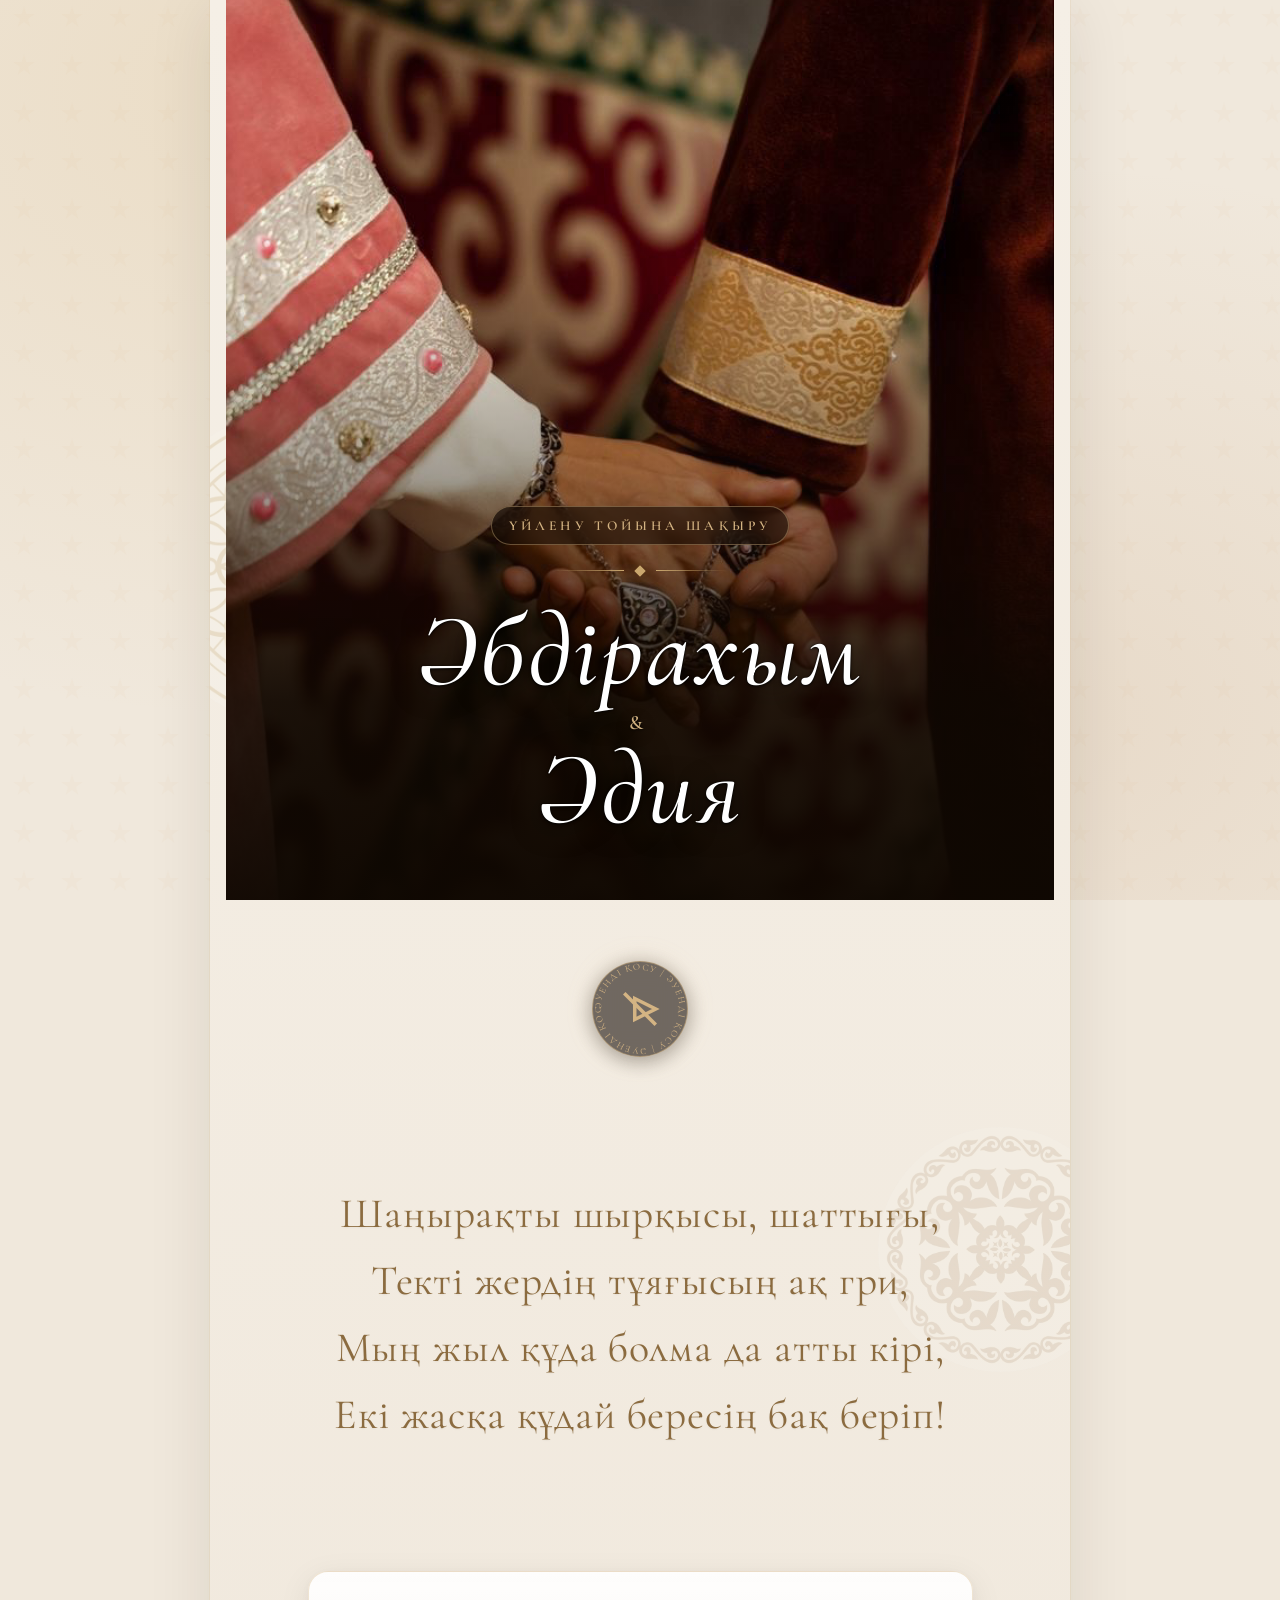
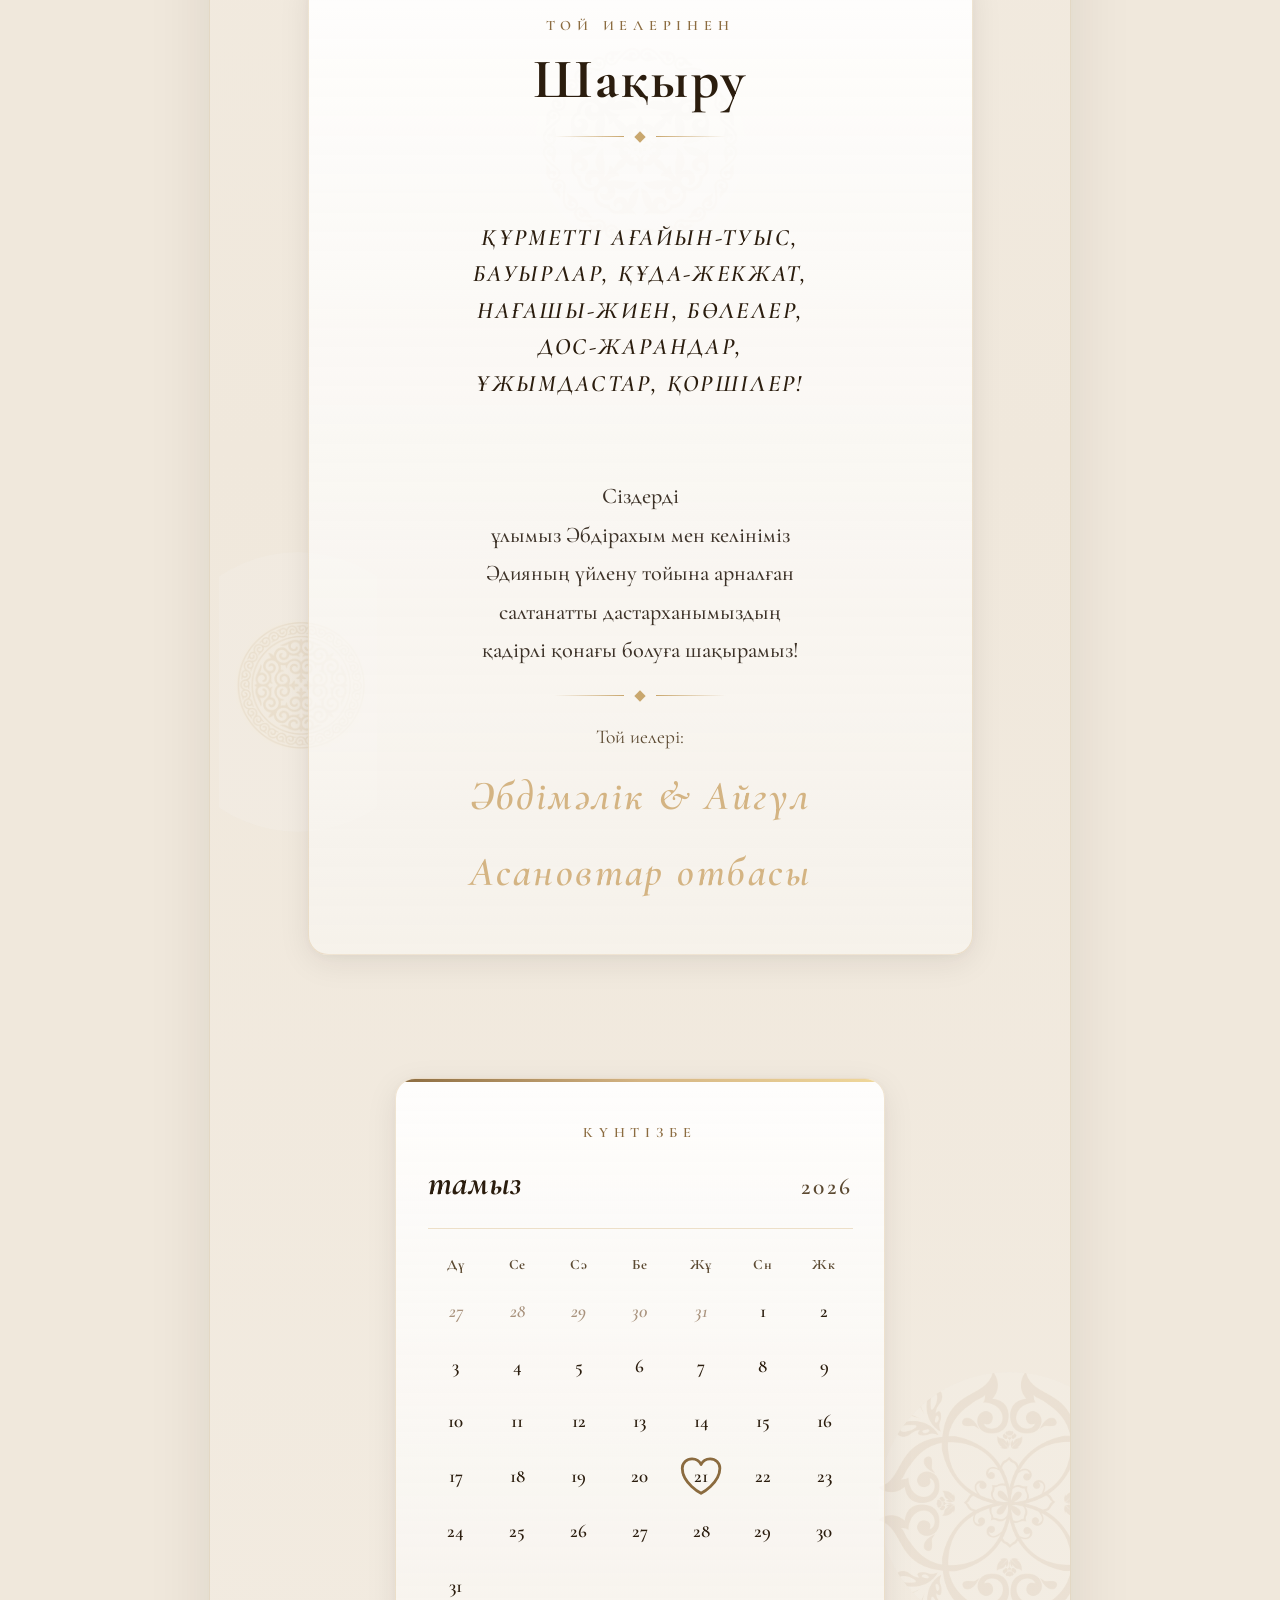
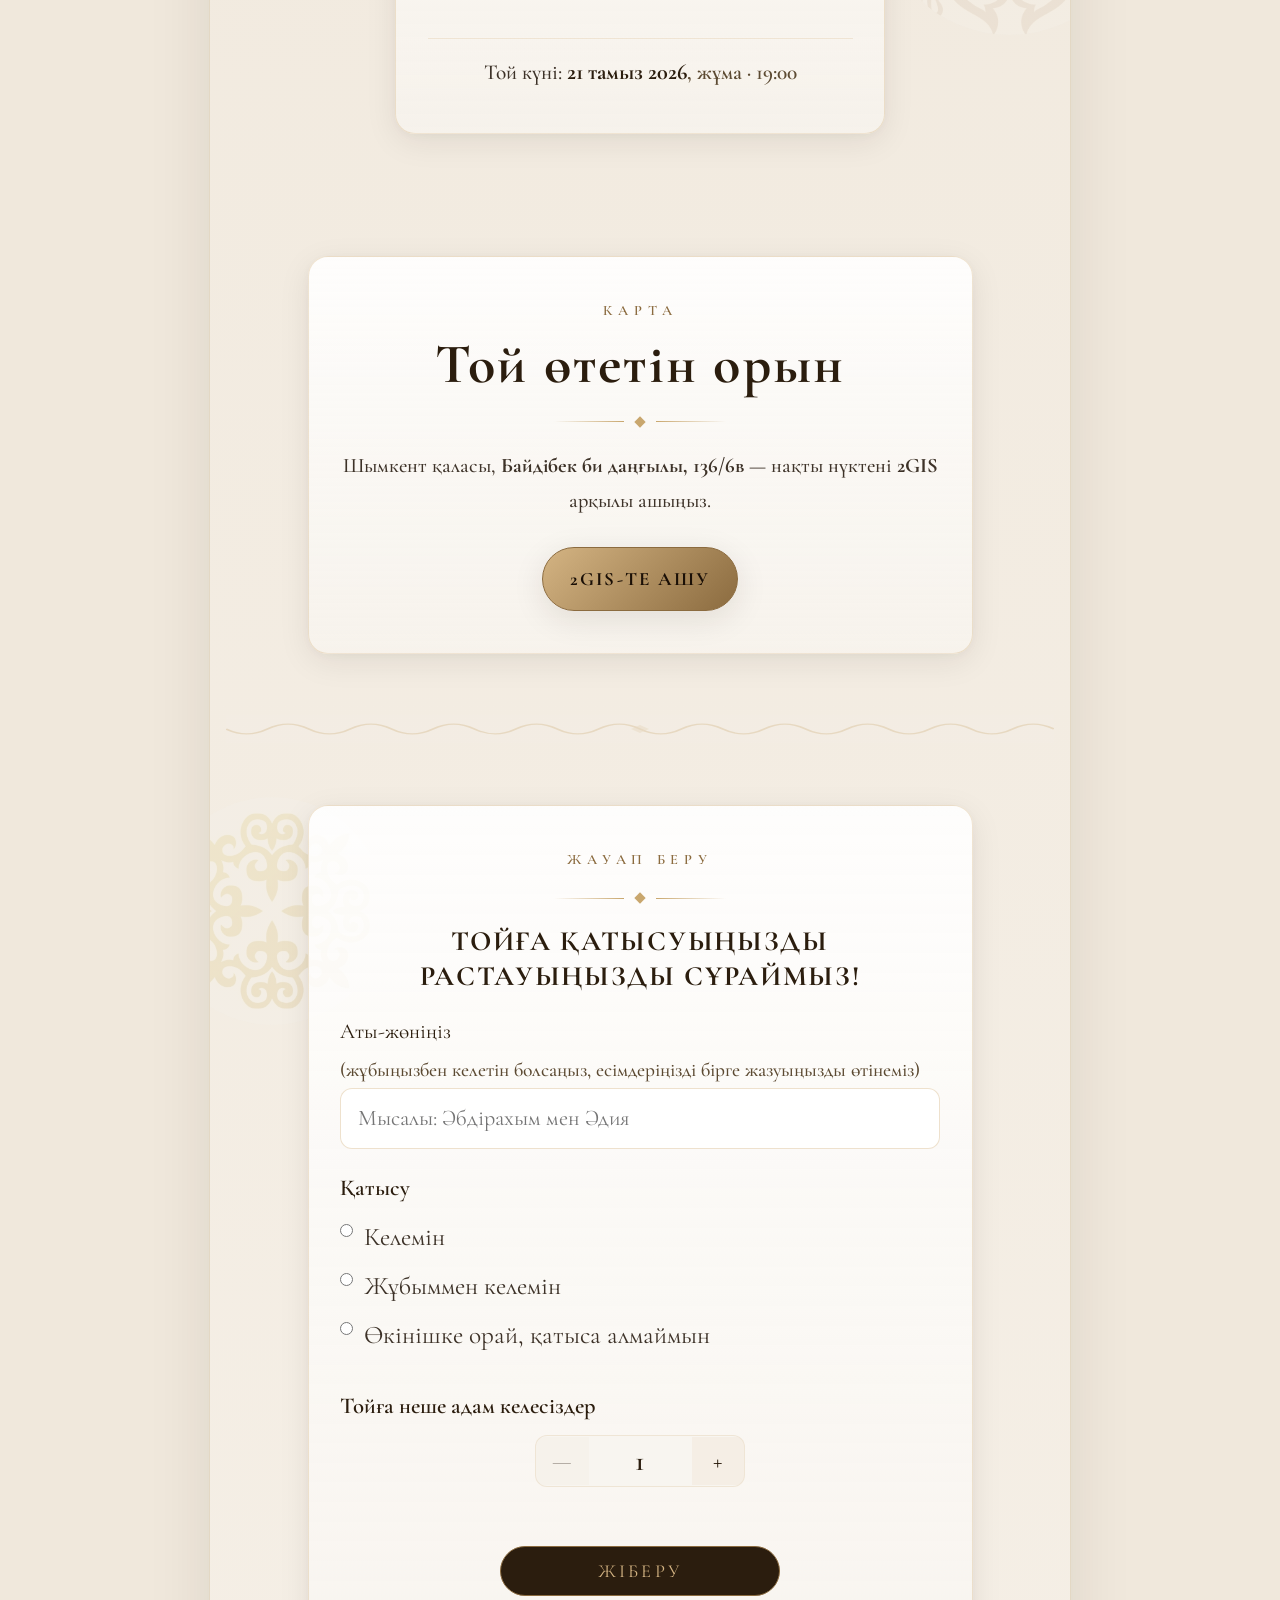
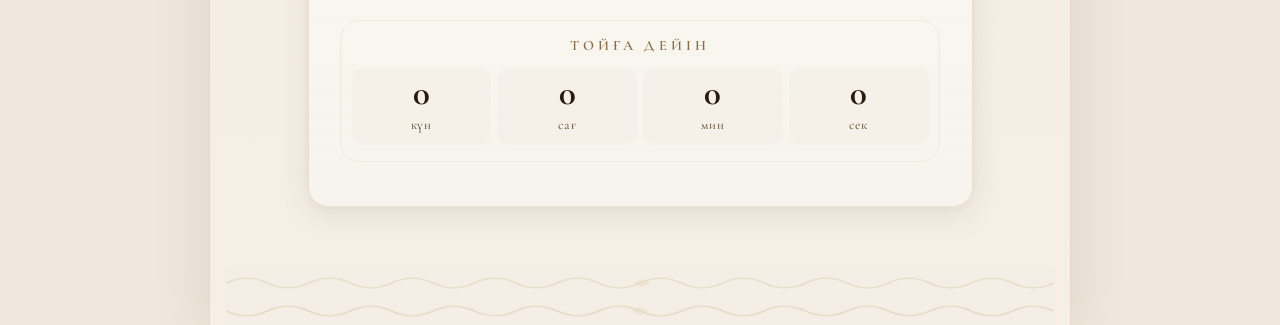
==== commit 44facb20: "adding text" ====
--- a/index.html
+++ b/index.html
@@ -79,12 +79,32 @@
   </button>
 </section>
 
+<!-- Бата — той бата/құттықтау -->
+<section class="sec bata-sec" data-r>
+    <div class="bata-text">
+      Шаңырақты шырқысы, шаттығы,<br>
+      Текті жердің тұяғысың ақ гри,<br>
+      Мың жыл құда болма да атты кірі,<br>
+      Екі жасқа құдай бересің бақ беріп!
+    </div>
+</section>
+
 <!-- Приглашение от родителей -->
 <section class="sec alt" data-r id="parents">
   <div class="content-card">
     <p class="slabel">Той иелерінен</p>
     <div class="stitle">Шақыру</div>
     <div class="divl divl--tight"><div class="diam"></div></div>
+  <!-- Құрметті қонақтар — ағайын-туыс, достар -->
+  <section class="sec greeting-sec" data-r>
+    <div class="greeting-text">
+      ҚҰРМЕТТІ АҒАЙЫН-ТУЫС,<br>
+      БАУЫРЛАР, ҚҰДА-ЖЕКЖАТ,<br>
+      НАҒАШЫ-ЖИЕН, БӨЛЕЛЕР,<br>
+      ДОС-ЖАРАНДАР,<br>
+      ҰЖЫМДАСТАР, ҚОРШІЛЕР!
+    </div>
+  </section>
 
     <p class="invite-text">
       Сіздерді<br>
--- a/css/main.css
+++ b/css/main.css
@@ -1375,6 +1375,115 @@
 
 .rsvp-submit--success:hover {
   background: #17522d !important;
+}
+
+/* ── Бата — той құттықтау ── */
+.bata-sec {
+  padding-top: clamp(2rem, 5vw, 3rem);
+  padding-bottom: clamp(2rem, 5vw, 3rem);
+}
+
+.content-card--bata {
+  background: linear-gradient(180deg, rgba(250,248,245,0.95) 0%, rgba(245,240,232,0.9) 100%);
+  border: 1px solid rgba(212, 180, 131, 0.3);
+  position: relative;
+  overflow: hidden;
+}
+
+.content-card--bata::before {
+  content: "";
+  position: absolute;
+  top: -20%;
+  left: -10%;
+  width: 60%;
+  height: 140%;
+  background-image: url("../assets/background/oyu7.jpeg");
+  background-repeat: no-repeat;
+  background-position: center;
+  background-size: contain;
+  opacity: 0.06;
+  filter: sepia(0.3);
+  animation: bgSpinRotate 200s linear infinite;
+  pointer-events: none;
+  z-index: 0;
+}
+
+.content-card--bata::after {
+  content: "";
+  position: absolute;
+  bottom: -20%;
+  right: -10%;
+  width: 60%;
+  height: 140%;
+  background-image: url("../assets/background/oyu9.jpeg");
+  background-repeat: no-repeat;
+  background-position: center;
+  background-size: contain;
+  opacity: 0.05;
+  filter: sepia(0.3);
+  animation: bgSpinRotate 220s linear infinite reverse;
+  pointer-events: none;
+  z-index: 0;
+}
+
+.bata-text {
+  position: relative;
+  z-index: 1;
+  font-family: var(--font-display), cursive;
+  font-size: clamp(1.6rem, 5.5vw, 2.4rem);
+  line-height: 1.6;
+  color: var(--gold-dark);
+  text-align: center;
+  font-weight: 400;
+  letter-spacing: 0.02em;
+  text-shadow: 0 1px 2px rgba(0,0,0,0.05);
+  padding: 0.5rem;
+}
+
+/* ── Құрметті қонақтар — ағайын-туыс -- */
+.greeting-sec {
+  padding-top: clamp(1.5rem, 4vw, 2.5rem);
+  padding-bottom: clamp(1.5rem, 4vw, 2.5rem);
+}
+
+.content-card--greeting {
+  background: linear-gradient(180deg, rgba(252,250,246,0.98) 0%, rgba(247,243,236,0.95) 100%);
+  border: 1px solid rgba(212, 180, 131, 0.25);
+  position: relative;
+  overflow: hidden;
+}
+
+.content-card--greeting::before {
+  content: "";
+  position: absolute;
+  top: -30%;
+  right: -15%;
+  width: 55%;
+  height: 160%;
+  background-image: url("../assets/background/oyu5.jpeg");
+  background-repeat: no-repeat;
+  background-position: center;
+  background-size: contain;
+  opacity: 0.05;
+  filter: sepia(0.25);
+  animation: bgSpinRotate 180s linear infinite reverse;
+  pointer-events: none;
+  z-index: 0;
+}
+
+.greeting-text {
+  position: relative;
+  z-index: 1;
+  font-family: var(--font-display);
+  font-size: clamp(1.05rem, 3.2vw, 1.35rem);
+  font-weight: 600;
+  font-style: italic;
+  line-height: 1.55;
+  color: var(--text);
+  text-align: center;
+  text-transform: uppercase;
+  letter-spacing: 0.1em;
+  padding: 0.75rem;
 }
 
 /* ── Плавающая кнопка RSVP ── */
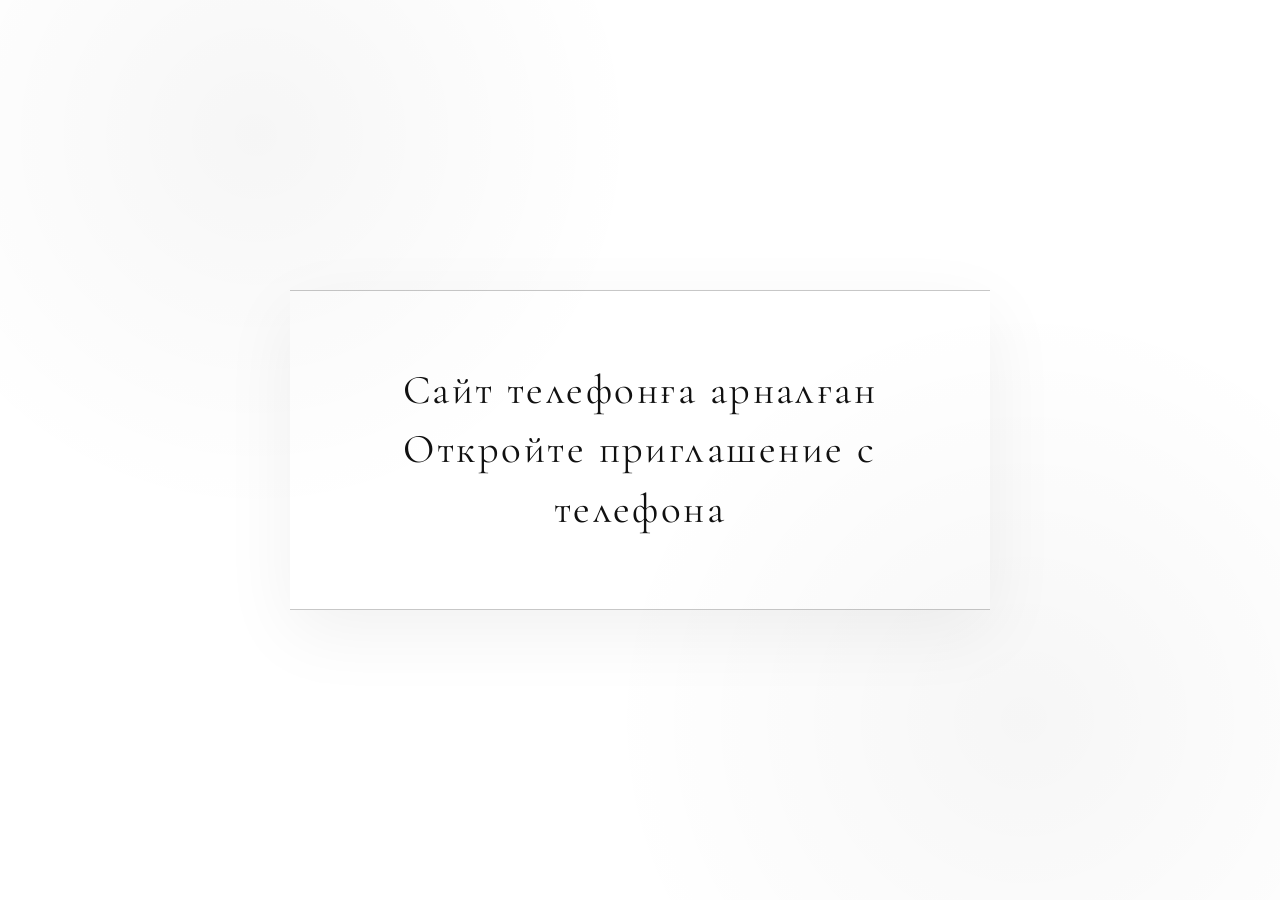
==== commit 81fbd7fc: "Polish mobile wedding invite" ====
--- a/index.html
+++ b/index.html
@@ -7,7 +7,7 @@
   <link rel="icon" href="favicon.ico" sizes="any">
   <link rel="preconnect" href="https://fonts.googleapis.com">
   <link rel="preconnect" href="https://fonts.gstatic.com" crossorigin>
-  <link href="https://fonts.googleapis.com/css2?family=Cormorant+Garamond:ital,wght@0,400;0,500;0,600;0,700;1,400;1,500;1,600&family=EB+Garamond:ital,wght@0,400;0,500;0,600;0,700;1,400;1,500;1,600&family=Great+Vibes&display=swap" rel="stylesheet">
+  <link href="https://fonts.googleapis.com/css2?family=Cormorant+Garamond:ital,wght@0,400;0,500;0,600;0,700;1,400;1,500;1,600&display=swap" rel="stylesheet">
   <link rel="stylesheet" href="css/main.css">
 </head>
 <body>
--- a/css/main.css
+++ b/css/main.css
@@ -1,9 +1,6 @@
 /* ══════════════════════════════════════════
    ТОЙ ШАҚЫРУ — REDESIGNED STYLES
    ══════════════════════════════════════════ */
-
-/* Cormorant Garamond — elegant unified serif */
-@import url('https://fonts.googleapis.com/css2?family=Cormorant+Garamond:ital,wght@0,400;0,500;0,600;0,700;1,400;1,500;1,600&display=swap');
 
 :root {
   /* Токены как у adiya-kyz-uzatu (ethno-gold luxury) */
@@ -1912,4 +1909,1015 @@
 ::selection {
   background: var(--gold-pale);
   color: var(--text);
-}+}
+
+/* ═══════════════════════════════════════
+   MOBILE WHITE INVITATION STYLE
+   Тек телефонға: таза ақ, қара мәтін, жұқа сызықтар
+═══════════════════════════════════════ */
+@media (max-width: 719px) {
+  :root {
+    --bg: #ffffff;
+    --bg-alt: #ffffff;
+    --bg2: #ffffff;
+    --bg3: #ffffff;
+    --surface: #ffffff;
+    --glass: rgba(255, 255, 255, 0.96);
+    --gold: #1b1b1b;
+    --gold-dark: #111111;
+    --gold2: #303030;
+    --gold3: #d7d7d7;
+    --gold-pale: #eeeeee;
+    --gold-glow: rgba(0, 0, 0, 0.06);
+    --text: #121212;
+    --text-mid: #5f5f5f;
+    --text-soft: #9a9a9a;
+    --body-read: #343434;
+    --muted: #626262;
+    --muted2: #9a9a9a;
+    --border: rgba(0, 0, 0, 0.16);
+    --radius: 8px;
+    --radius-sm: 4px;
+    --shadow-sm: none;
+    --shadow-md: none;
+    --shadow-lg: none;
+    --shadow: none;
+  }
+
+  html,
+  body {
+    background: #ffffff;
+  }
+
+  body {
+    color: var(--text);
+    background-image: none;
+  }
+
+  .page {
+    background: #ffffff;
+    box-shadow: none;
+  }
+
+  .bg-spin-layer {
+    display: block;
+    position: fixed;
+    opacity: 1;
+    mix-blend-mode: multiply;
+  }
+
+  .bg-spin {
+    filter: grayscale(1) contrast(1.06);
+    opacity: 0.105;
+    animation-duration: 120s;
+  }
+
+  .bg-spin--1 {
+    top: 6%;
+    left: -5.5rem;
+    width: 15rem;
+    height: 15rem;
+  }
+
+  .bg-spin--2 {
+    top: 26%;
+    right: -5rem;
+    width: 13rem;
+    height: 13rem;
+    opacity: 0.088;
+  }
+
+  .bg-spin--3 {
+    top: 48%;
+    left: -5rem;
+    width: 14rem;
+    height: 14rem;
+    opacity: 0.092;
+  }
+
+  .bg-spin--4 {
+    top: 68%;
+    right: -5.25rem;
+    width: 14.5rem;
+    height: 14.5rem;
+    opacity: 0.082;
+  }
+
+  .bg-spin--5 {
+    top: 86%;
+    left: -4.5rem;
+    width: 12rem;
+    height: 12rem;
+    opacity: 0.078;
+  }
+
+  .bg-spin--6 {
+    top: 38%;
+    left: 50%;
+    width: 11rem;
+    height: 11rem;
+    opacity: 0.056;
+  }
+
+  .hero {
+    min-height: 100svh;
+    min-height: 100dvh;
+    background: transparent;
+    padding: max(env(safe-area-inset-top, 0px), 14px) 18px 22px;
+  }
+
+  .hero-photo {
+    flex: 1 1 auto;
+    min-height: calc(100svh - 36px);
+    min-height: calc(100dvh - 36px);
+    max-height: none;
+    display: flex;
+    align-items: center;
+    justify-content: center;
+    background: #ffffff;
+    border: 1px solid rgba(0, 0, 0, 0.18);
+    border-left: 0;
+    border-right: 0;
+    overflow: hidden;
+  }
+
+  .hero-photo__img {
+    display: block;
+    opacity: 0.24;
+    filter: grayscale(1) contrast(1.08);
+    object-position: center 18%;
+  }
+
+  .hero-photo__scrim {
+    display: block;
+    background:
+      linear-gradient(180deg, rgba(255, 255, 255, 0.2) 0%, rgba(255, 255, 255, 0.82) 46%, #ffffff 76%),
+      radial-gradient(ellipse at 50% 48%, rgba(255, 255, 255, 0.08), rgba(255, 255, 255, 0.78) 70%);
+  }
+
+  .hero-photo__content {
+    position: relative;
+    inset: auto;
+    width: 100%;
+    padding: 0 0.4rem;
+    color: var(--text);
+    transform: translateY(13svh);
+  }
+
+  .hero-photo__kicker {
+    display: inline-block;
+    padding: 0;
+    border: 0;
+    border-radius: 0;
+    background: transparent;
+    color: var(--text-mid);
+    letter-spacing: 0.24em;
+    font-size: clamp(0.68rem, 2.5vw, 0.82rem);
+  }
+
+  .hero-photo__content .names,
+  .names--on-photo {
+    color: var(--text);
+    text-shadow: none;
+    font-weight: 500;
+    font-size: clamp(2.85rem, 12.6vw, 4.15rem);
+    line-height: 1.02;
+    margin-top: 1.15rem;
+    overflow-wrap: normal;
+  }
+
+  .amp--on-photo {
+    color: var(--text-mid);
+    text-shadow: none;
+    letter-spacing: 0.28em;
+  }
+
+  .divl--on-photo {
+    margin: 1rem auto 0.65rem;
+  }
+
+  .divl--on-photo::before,
+  .divl--on-photo::after,
+  .divl::before,
+  .divl::after {
+    background: #222222;
+  }
+
+  .diam,
+  .diam--on-photo {
+    width: 6px;
+    height: 6px;
+    background: #222222;
+    box-shadow: none;
+  }
+
+  .music-sec {
+    padding-top: 2rem;
+    padding-bottom: 1.2rem;
+    background: #ffffff;
+  }
+
+  .music-hero-btn {
+    width: 82px;
+    height: 82px;
+    border: 1px solid rgba(0, 0, 0, 0.24);
+    background: #ffffff;
+    color: #111111;
+    box-shadow: none;
+    backdrop-filter: none;
+    -webkit-backdrop-filter: none;
+  }
+
+  .music-hero-btn:hover,
+  .music-hero-btn--playing {
+    background: #111111;
+    border-color: #111111;
+    color: #ffffff;
+    box-shadow: none;
+  }
+
+  .sec {
+    background: transparent;
+    padding-top: 2.75rem;
+    padding-bottom: 2.75rem;
+    padding-left: max(env(safe-area-inset-left, 0px), 22px);
+    padding-right: max(env(safe-area-inset-right, 0px), 22px);
+  }
+
+  .content-card {
+    max-width: 100%;
+    padding: 1.9rem 0;
+    background: rgba(255, 255, 255, 0.9);
+    border: 0;
+    border-radius: 0;
+    box-shadow: none;
+  }
+
+  .content-card::before,
+  .content-card::after,
+  .content-card--accent::before,
+  .content-card--bata::before,
+  .content-card--bata::after,
+  .content-card--greeting::before {
+    display: none;
+  }
+
+  .content-card {
+    border-top: 1px solid rgba(0, 0, 0, 0.16);
+    border-bottom: 1px solid rgba(0, 0, 0, 0.16);
+    backdrop-filter: blur(1.5px);
+    -webkit-backdrop-filter: blur(1.5px);
+  }
+
+  .bata-text,
+  .greeting-text,
+  .invite-text,
+  .rsvp-note,
+  .sbody,
+  .calendar-note,
+  .thanks-sub {
+    color: var(--body-read);
+    text-shadow: none;
+  }
+
+  .bata-text {
+    font-size: clamp(1.22rem, 5.3vw, 1.72rem);
+    line-height: 1.7;
+    color: #2f2f2f;
+  }
+
+  .greeting-text {
+    padding: 0;
+    color: #171717;
+    letter-spacing: 0.08em;
+  }
+
+  .slabel {
+    color: #5f5f5f;
+    letter-spacing: 0.32em;
+  }
+
+  .stitle {
+    font-size: clamp(1.72rem, 8vw, 2.45rem);
+  }
+
+  .invite-text,
+  .rsvp-note {
+    font-size: clamp(1.05rem, 4.8vw, 1.36rem);
+    line-height: 1.8;
+  }
+
+  .greeting-sec {
+    padding-top: 1.65rem;
+    padding-bottom: 1.75rem;
+  }
+
+  .stitle,
+  .calendar-month-title,
+  .calendar-year-num,
+  .hosts-n,
+  .calendar-note strong,
+  .calendar-note__date {
+    color: #111111;
+    text-shadow: none;
+  }
+
+  .hosts-n {
+    letter-spacing: 0.04em;
+  }
+
+  .orn-divider {
+    opacity: 0.18 !important;
+    background: #ffffff !important;
+  }
+
+  .orn-divider svg {
+    color: #111111 !important;
+    height: 20px;
+  }
+
+  .calendar-month-row {
+    border-bottom-color: rgba(0, 0, 0, 0.18) !important;
+    padding: 0.2rem 0 1rem;
+  }
+
+  .calendar-weekdays span,
+  .calendar-note__meta,
+  .hosts-l,
+  .rsvp-label__hint {
+    color: #686868;
+  }
+
+  .calendar-grid {
+    gap: 0;
+    row-gap: 0.28rem;
+    padding: 0.65rem 0.3rem 0.35rem;
+    border-left: 1px solid rgba(0, 0, 0, 0.08);
+    border-right: 1px solid rgba(0, 0, 0, 0.08);
+  }
+
+  .calendar-grid > span {
+    min-height: 2.62rem;
+    border-radius: 0;
+    color: #161616;
+  }
+
+  .calendar-grid > span:hover:not(.cal-empty):not(.cal-highlight):not(.cal-muted) {
+    background: #f3f3f3;
+  }
+
+  .cal-highlight::before {
+    width: 2.85rem;
+    height: 2.85rem;
+    background-image: url("data:image/svg+xml,%3Csvg xmlns='http://www.w3.org/2000/svg' fill='none' viewBox='0 0 24 24' stroke='%23111111' stroke-width='1.25' stroke-linecap='round' stroke-linejoin='round'%3E%3Cpath d='M21 8.25c0-2.485-2.099-4.5-4.688-4.5-1.935 0-3.597 1.126-4.312 2.733-.715-1.607-2.377-2.733-4.313-2.733C5.1 3.75 3 5.765 3 8.25c0 7.22 9 12 9 12s9-4.78 9-12z'/%3E%3C/svg%3E");
+  }
+
+  .calendar-note {
+    border-top-color: rgba(0, 0, 0, 0.16);
+    margin-top: 1.25rem;
+    padding: 1.05rem 0.4rem 0;
+    text-align: center;
+    background: linear-gradient(180deg, rgba(255, 255, 255, 0), rgba(247, 247, 247, 0.82));
+  }
+
+  .rsvp-input,
+  .rsvp-textarea {
+    border: 1px solid rgba(0, 0, 0, 0.34);
+    border-radius: 0;
+    background: #ffffff;
+    color: #111111;
+    box-shadow: none;
+  }
+
+  .rsvp-form__title {
+    font-size: clamp(1.38rem, 7.1vw, 1.82rem);
+    line-height: 1.25;
+    letter-spacing: 0.08em;
+    margin-bottom: 1.25rem;
+  }
+
+  .rsvp-field {
+    margin-bottom: 0.95rem;
+  }
+
+  .rsvp-label,
+  .rsvp-legend {
+    font-size: clamp(1.08rem, 5vw, 1.35rem);
+  }
+
+  .rsvp-label__hint {
+    margin-top: 0.45rem;
+    line-height: 1.65;
+  }
+
+  .rsvp-radio {
+    font-size: clamp(1.18rem, 5.4vw, 1.48rem);
+    gap: 0.72rem;
+    margin-bottom: 0.85rem;
+  }
+
+  .rsvp-input::placeholder,
+  .rsvp-textarea::placeholder {
+    color: #9a9a9a;
+  }
+
+  .rsvp-input:focus {
+    border-color: #111111;
+    box-shadow: 0 0 0 2px rgba(0, 0, 0, 0.08);
+  }
+
+  .rsvp-radio input {
+    accent-color: #111111;
+  }
+
+  .rsvp-counter {
+    max-width: 11rem;
+    border-color: rgba(0, 0, 0, 0.32);
+    border-radius: 0;
+    background: #ffffff;
+  }
+
+  .rsvp-counter__btn {
+    background: #f7f7f7;
+    color: #111111;
+  }
+
+  .rsvp-counter__btn:hover:not(:disabled) {
+    background: #eeeeee;
+  }
+
+  .rsvp-submit,
+  .btn-2gis {
+    border-radius: 0;
+    border-color: #111111;
+    background: #111111;
+    color: #ffffff;
+    box-shadow: none;
+  }
+
+  .rsvp-submit:hover:not(:disabled),
+  .btn-2gis:hover {
+    background: #2a2a2a;
+    box-shadow: none;
+    transform: none;
+  }
+
+  .countdown {
+    border: 1px solid rgba(0, 0, 0, 0.16);
+    border-radius: 0;
+    padding: 1rem 0.85rem 1.1rem;
+  }
+
+  .countdown--under-submit {
+    margin-top: 1.35rem;
+    margin-bottom: 0;
+    background: rgba(255, 255, 255, 0.94);
+  }
+
+  .countdown__grid {
+    gap: 0.28rem;
+  }
+
+  .countdown__cell {
+    padding: 0.55rem 0.1rem;
+  }
+
+  .countdown__num {
+    font-size: clamp(1.32rem, 6vw, 1.78rem);
+  }
+
+  .countdown__cell {
+    border-radius: 0;
+    background: #f7f7f7;
+  }
+
+  .countdown__label,
+  .countdown__num {
+    color: #111111;
+  }
+
+  .countdown__unit {
+    color: #666666;
+  }
+
+  .rsvp-submit__spinner {
+    border-color: rgba(255, 255, 255, 0.32);
+    border-top-color: #ffffff;
+  }
+
+  ::-webkit-scrollbar-thumb {
+    background: #111111;
+  }
+
+  * {
+    scrollbar-color: #111111 transparent;
+  }
+
+  ::selection {
+    background: #111111;
+    color: #ffffff;
+  }
+
+  [data-r] {
+    opacity: 0;
+    transform: translateY(34px) scale(0.985);
+    transition: opacity 0.95s ease, transform 0.95s cubic-bezier(0.2, 0.8, 0.2, 1);
+  }
+
+  [data-r].vis {
+    opacity: 1;
+    transform: none;
+  }
+}
+
+/* Ноутбук/десктоп: сайт тек телефонға арналған */
+@media (min-width: 720px) {
+  body {
+    display: grid;
+    place-items: center;
+    min-height: 100svh;
+    background: #ffffff;
+    background-image: none;
+    color: #111111;
+    padding: 2rem;
+  }
+
+  .page {
+    display: none;
+  }
+
+  body::before {
+    content: "Сайт телефонға арналған\AОткройте приглашение с телефона";
+    white-space: pre-line;
+    display: block;
+    max-width: 32rem;
+    padding: 3rem 2rem;
+    border-top: 1px solid rgba(0, 0, 0, 0.22);
+    border-bottom: 1px solid rgba(0, 0, 0, 0.22);
+    font-family: var(--font-body);
+    font-size: clamp(1.55rem, 3.2vw, 2.45rem);
+    line-height: 1.45;
+    text-align: center;
+    letter-spacing: 0.06em;
+  }
+}
+
+/* ═══════════════════════════════════════
+   MOBILE WOW POLISH — final layer
+═══════════════════════════════════════ */
+@media (max-width: 719px) {
+  body {
+    background:
+      radial-gradient(circle at 18% 8%, rgba(0, 0, 0, 0.045), transparent 18rem),
+      radial-gradient(circle at 88% 34%, rgba(0, 0, 0, 0.035), transparent 15rem),
+      linear-gradient(180deg, #ffffff 0%, #fbfbfa 48%, #ffffff 100%);
+  }
+
+  .page::before {
+    content: "";
+    position: fixed;
+    inset: 0;
+    z-index: 0;
+    pointer-events: none;
+    background:
+      linear-gradient(90deg, rgba(0, 0, 0, 0.035) 1px, transparent 1px),
+      linear-gradient(180deg, rgba(0, 0, 0, 0.025) 1px, transparent 1px);
+    background-size: 52px 52px;
+    mask-image: radial-gradient(ellipse at center, transparent 0%, rgba(0, 0, 0, 0.16) 62%, transparent 100%);
+    opacity: 0.42;
+  }
+
+  .bg-spin-layer {
+    z-index: 0;
+  }
+
+  .bg-spin {
+    opacity: 0.13;
+    filter: grayscale(1) contrast(1.12) brightness(0.88);
+  }
+
+  .bg-spin--4,
+  .bg-spin--5,
+  .bg-spin--6 {
+    display: none;
+  }
+
+  .bg-spin--1,
+  .bg-spin--3 {
+    animation-name: bgSpinRotate, mobileFloat;
+    animation-duration: 130s, 9s;
+    animation-timing-function: linear, ease-in-out;
+    animation-iteration-count: infinite, infinite;
+  }
+
+  .bg-spin--2 {
+    animation-name: bgSpinRotate, mobileFloatReverse;
+    animation-duration: 150s, 11s;
+    animation-timing-function: linear, ease-in-out;
+    animation-iteration-count: infinite, infinite;
+  }
+
+  .hero {
+    padding: 0;
+    background: #ffffff;
+  }
+
+  .hero-photo {
+    min-height: 100svh;
+    min-height: 100dvh;
+    border: 0;
+    isolation: isolate;
+  }
+
+  .hero-photo::before {
+    content: "";
+    position: absolute;
+    inset: 14px;
+    z-index: 2;
+    border-top: 1px solid rgba(0, 0, 0, 0.18);
+    border-bottom: 1px solid rgba(0, 0, 0, 0.18);
+    pointer-events: none;
+  }
+
+  .hero-photo::after {
+    content: "";
+    position: absolute;
+    left: 50%;
+    bottom: max(env(safe-area-inset-bottom, 0px), 22px);
+    z-index: 4;
+    width: 1px;
+    height: 54px;
+    background: linear-gradient(180deg, rgba(0, 0, 0, 0), rgba(0, 0, 0, 0.32), rgba(0, 0, 0, 0));
+    animation: scrollLine 1.9s ease-in-out infinite;
+  }
+
+  .hero-photo__img {
+    opacity: 0.74;
+    filter: grayscale(0.72) contrast(1.18) brightness(0.9);
+    transform: scale(1.04);
+    animation: heroImageBreathe 9s ease-in-out infinite;
+  }
+
+  .hero-photo__scrim {
+    background:
+      linear-gradient(180deg, rgba(255, 255, 255, 0) 0%, rgba(255, 255, 255, 0.18) 32%, rgba(255, 255, 255, 0.82) 66%, #ffffff 88%),
+      radial-gradient(ellipse at 50% 70%, rgba(255, 255, 255, 0.18), rgba(255, 255, 255, 0.72) 62%, rgba(255, 255, 255, 0.1) 100%);
+  }
+
+  .hero-photo__content {
+    z-index: 3;
+    transform: translateY(15svh);
+    animation: heroTextIn 1.25s cubic-bezier(0.2, 0.8, 0.2, 1) both;
+  }
+
+  .hero-photo__content::before {
+    content: "";
+    position: absolute;
+    left: 50%;
+    top: 50%;
+    z-index: -1;
+    width: min(92vw, 26rem);
+    height: 20rem;
+    transform: translate(-50%, -50%);
+    background: radial-gradient(ellipse at center, rgba(255, 255, 255, 0.92) 0%, rgba(255, 255, 255, 0.72) 48%, rgba(255, 255, 255, 0) 74%);
+    pointer-events: none;
+  }
+
+  .hero-photo__kicker {
+    color: #4f4f4f;
+    letter-spacing: 0.3em;
+  }
+
+  .hero-photo__content .names,
+  .names--on-photo {
+    font-size: clamp(3rem, 13.8vw, 4.5rem);
+    color: #080808;
+    text-shadow: 0 18px 46px rgba(0, 0, 0, 0.12);
+  }
+
+  .music-sec {
+    padding-top: 1.45rem;
+    padding-bottom: 2rem;
+  }
+
+  .music-hero-btn {
+    width: 88px;
+    height: 88px;
+    background: #0d0d0d;
+    color: #ffffff;
+    border-color: #0d0d0d;
+    box-shadow: 0 18px 42px rgba(0, 0, 0, 0.14);
+  }
+
+  .sec {
+    padding-top: 3rem;
+    padding-bottom: 3rem;
+  }
+
+  .content-card {
+    position: relative;
+    padding: 2.15rem 1.05rem;
+    background: rgba(255, 255, 255, 0.92);
+    border: 1px solid rgba(0, 0, 0, 0.12);
+    box-shadow: 0 18px 48px rgba(0, 0, 0, 0.06);
+  }
+
+  .content-card::before,
+  .content-card--accent::before,
+  .content-card--bata::before,
+  .content-card--greeting::before {
+    content: "";
+    display: block;
+    position: absolute;
+    inset: 0.55rem;
+    border: 1px solid rgba(0, 0, 0, 0.08);
+    background-image: none;
+    animation: none;
+    opacity: 1;
+    pointer-events: none;
+  }
+
+  .bata-sec {
+    padding-top: 2rem;
+  }
+
+  .bata-text {
+    font-size: clamp(1.28rem, 5.7vw, 1.86rem);
+  }
+
+  .slabel {
+    font-size: clamp(0.72rem, 2.7vw, 0.86rem);
+    color: #777777;
+  }
+
+  .stitle {
+    font-size: clamp(1.9rem, 8.7vw, 2.65rem);
+  }
+
+  .date-calendar-section .content-card {
+    padding-left: 0.7rem;
+    padding-right: 0.7rem;
+    background:
+      radial-gradient(circle at 50% 37%, rgba(0, 0, 0, 0.035), transparent 8rem),
+      rgba(255, 255, 255, 0.95);
+  }
+
+  .calendar-month-row {
+    align-items: center;
+    border-top: 1px solid rgba(0, 0, 0, 0.12);
+    margin-top: 0.7rem;
+    padding-top: 1rem;
+  }
+
+  .calendar-month-title {
+    font-size: clamp(1.8rem, 8vw, 2.35rem);
+  }
+
+  .calendar-year-num {
+    color: #171717;
+    font-size: clamp(1rem, 4.8vw, 1.25rem);
+  }
+
+  .calendar-weekdays {
+    padding: 0.35rem 0.3rem 0;
+  }
+
+  .calendar-weekdays span {
+    font-size: clamp(0.72rem, 3.1vw, 0.9rem);
+  }
+
+  .calendar-grid {
+    border: 0;
+    padding: 0.35rem 0.15rem 0.15rem;
+    row-gap: 0.16rem;
+  }
+
+  .calendar-grid > span {
+    min-height: 2.5rem;
+    font-size: clamp(0.92rem, 4.2vw, 1.12rem);
+  }
+
+  .cal-highlight {
+    z-index: 1;
+  }
+
+  .cal-highlight::before {
+    width: 3.05rem;
+    height: 3.05rem;
+    filter: drop-shadow(0 8px 10px rgba(0, 0, 0, 0.12));
+    animation: cal-heartbeat 1.45s ease-in-out infinite;
+  }
+
+  .calendar-note {
+    margin-left: 0.25rem;
+    margin-right: 0.25rem;
+    padding: 1.05rem 0.7rem 0.15rem;
+    border-top: 1px solid rgba(0, 0, 0, 0.14);
+    border-bottom: 1px solid rgba(0, 0, 0, 0.14);
+    background: rgba(248, 248, 248, 0.92);
+  }
+
+  .btn-2gis,
+  .rsvp-submit {
+    max-width: min(18rem, 100%);
+    min-height: 3.55rem;
+    box-shadow: 0 16px 30px rgba(0, 0, 0, 0.12);
+  }
+
+  .rsvp-form__title {
+    font-size: clamp(1.38rem, 6.6vw, 1.78rem);
+  }
+
+  .countdown--under-submit {
+    max-width: 100%;
+    padding: 1.15rem 0.7rem 1.25rem;
+    background:
+      linear-gradient(180deg, rgba(255, 255, 255, 0.98), rgba(247, 247, 247, 0.98));
+    box-shadow: 0 16px 34px rgba(0, 0, 0, 0.07);
+  }
+
+  .countdown__label {
+    letter-spacing: 0.38em;
+  }
+
+  .countdown__cell {
+    background: #ffffff;
+    border: 1px solid rgba(0, 0, 0, 0.08);
+  }
+}
+
+@media (min-width: 720px) {
+  body {
+    background:
+      radial-gradient(circle at 20% 15%, rgba(0, 0, 0, 0.035), transparent 22rem),
+      radial-gradient(circle at 80% 80%, rgba(0, 0, 0, 0.035), transparent 24rem),
+      #ffffff;
+  }
+
+  body::before {
+    content: "Сайт телефонға арналған\AОткройте приглашение с телефона";
+    max-width: 40rem;
+    padding: 4rem 3rem;
+    box-shadow: 0 22px 70px rgba(0, 0, 0, 0.06);
+  }
+}
+
+@keyframes heroTextIn {
+  from {
+    opacity: 0;
+    transform: translateY(21svh) scale(0.96);
+  }
+  to {
+    opacity: 1;
+    transform: translateY(17svh) scale(1);
+  }
+}
+
+@keyframes heroImageBreathe {
+  0%,
+  100% {
+    transform: scale(1.04);
+  }
+  50% {
+    transform: scale(1.09);
+  }
+}
+
+@keyframes scrollLine {
+  0%,
+  100% {
+    opacity: 0.18;
+    transform: translateY(-8px);
+  }
+  50% {
+    opacity: 0.68;
+    transform: translateY(8px);
+  }
+}
+
+@keyframes mobileFloat {
+  0%,
+  100% {
+    translate: 0 0;
+  }
+  50% {
+    translate: 0 14px;
+  }
+}
+
+@keyframes mobileFloatReverse {
+  0%,
+  100% {
+    translate: 0 0;
+  }
+  50% {
+    translate: 0 -12px;
+  }
+}
+
+/* Hero photo visibility fix */
+@media (max-width: 719px) {
+  .hero-photo__img {
+    opacity: 1;
+    filter: grayscale(0.18) contrast(1.12) brightness(0.94);
+  }
+
+  .hero-photo__scrim {
+    background:
+      linear-gradient(180deg,
+        rgba(0, 0, 0, 0.08) 0%,
+        rgba(0, 0, 0, 0.02) 34%,
+        rgba(255, 255, 255, 0.18) 54%,
+        rgba(255, 255, 255, 0.78) 72%,
+        #ffffff 91%);
+  }
+
+  .hero-photo__content {
+    transform: translateY(17svh);
+  }
+
+  .hero-photo__content::before {
+    height: 17rem;
+    background: radial-gradient(ellipse at center,
+      rgba(255, 255, 255, 0.96) 0%,
+      rgba(255, 255, 255, 0.82) 44%,
+      rgba(255, 255, 255, 0) 72%);
+  }
+}
+
+/* Device behavior fixes: laptop notice, phone scrolling, faster stable layout */
+@media (hover: hover) and (pointer: fine) {
+  html,
+  body {
+    width: 100%;
+    min-height: 100svh;
+    overflow: hidden !important;
+  }
+
+  body {
+    display: grid !important;
+    place-items: center !important;
+    background:
+      radial-gradient(circle at 20% 15%, rgba(0, 0, 0, 0.035), transparent 22rem),
+      radial-gradient(circle at 80% 80%, rgba(0, 0, 0, 0.035), transparent 24rem),
+      #ffffff !important;
+    background-image:
+      radial-gradient(circle at 20% 15%, rgba(0, 0, 0, 0.035), transparent 22rem),
+      radial-gradient(circle at 80% 80%, rgba(0, 0, 0, 0.035), transparent 24rem) !important;
+    color: #111111 !important;
+    padding: 2rem !important;
+  }
+
+  .page {
+    display: none !important;
+  }
+
+  body::before {
+    content: "Сайт телефонға арналған\AОткройте приглашение с телефона";
+    white-space: pre-line;
+    display: block;
+    max-width: 40rem;
+    padding: 4rem 3rem;
+    border-top: 1px solid rgba(0, 0, 0, 0.22);
+    border-bottom: 1px solid rgba(0, 0, 0, 0.22);
+    box-shadow: 0 22px 70px rgba(0, 0, 0, 0.06);
+    font-family: var(--font-body);
+    font-size: clamp(1.55rem, 3.2vw, 2.45rem);
+    line-height: 1.45;
+    text-align: center;
+    letter-spacing: 0.06em;
+  }
+}
+
+@media (hover: none), (pointer: coarse) {
+  html,
+  body {
+    height: auto !important;
+    min-height: 100%;
+    overflow-x: hidden !important;
+    overflow-y: auto !important;
+    -webkit-overflow-scrolling: touch;
+  }
+
+  body {
+    display: block !important;
+    padding: 0 !important;
+  }
+
+  body::before {
+    content: none !important;
+    display: none !important;
+  }
+
+  .page {
+    display: block !important;
+    min-height: 100%;
+    overflow-x: hidden !important;
+    overflow-y: visible !important;
+  }
+
+  .hero {
+    min-height: 100svh;
+    min-height: 100dvh;
+  }
+}
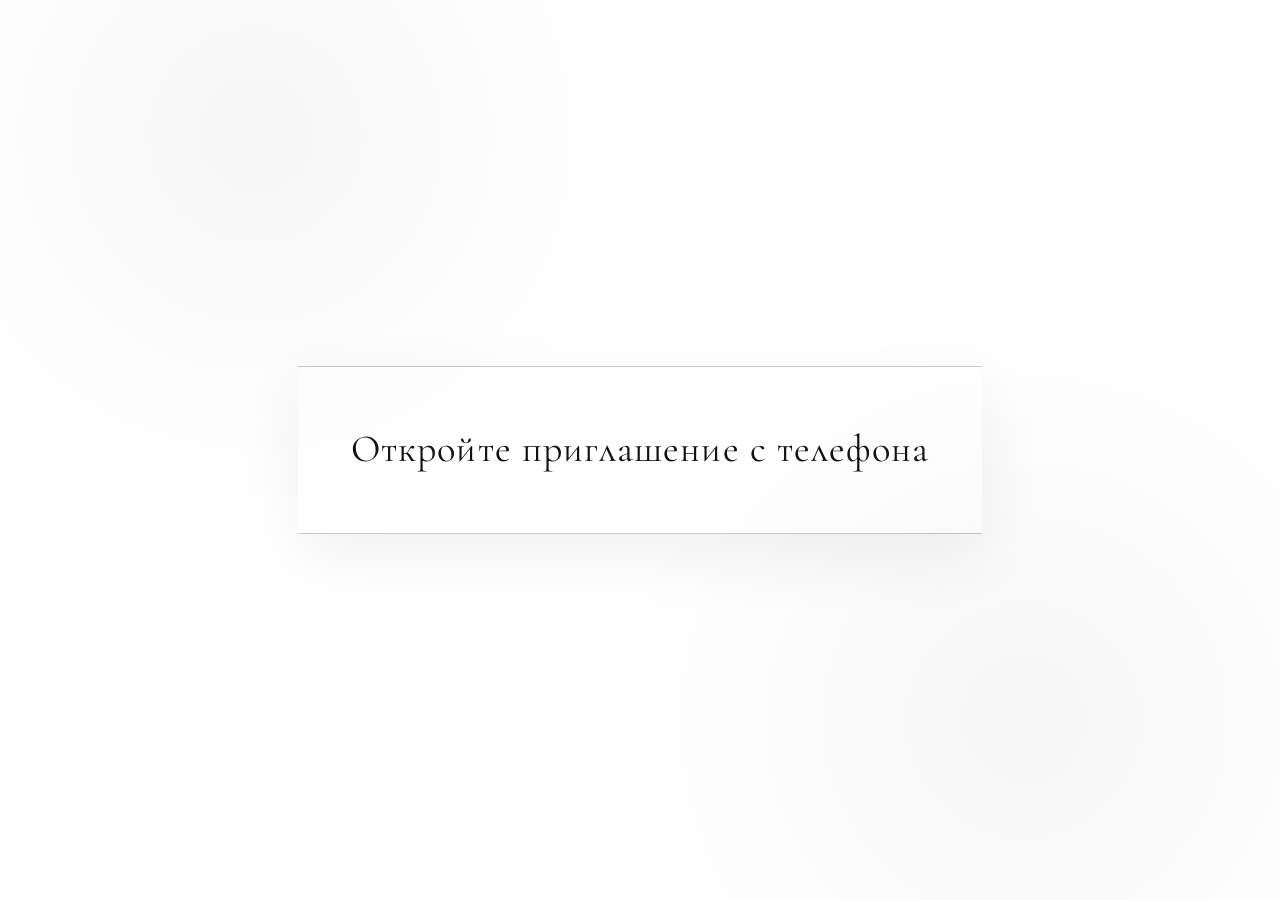
==== commit 9a91adfc: "Fix venue map fallback" ====
--- a/index.html
+++ b/index.html
@@ -82,10 +82,10 @@
 <!-- Бата — той бата/құттықтау -->
 <section class="sec bata-sec" data-r>
     <div class="bata-text">
-      Шаңырақты шырқысы, шаттығы,<br>
-      Текті жердің тұяғысың ақ гри,<br>
-      Мың жыл құда болма да атты кірі,<br>
-      Екі жасқа құдай бересің бақ беріп!
+      Шаңырақтарың биік болсын,<br>
+      Керегелерің кең болсын.<br>
+      Қадамдарың құтқа толып,<br>
+      Махаббаттарың мәңгі болсын!
     </div>
 </section>
 
@@ -102,7 +102,7 @@
       БАУЫРЛАР, ҚҰДА-ЖЕКЖАТ,<br>
       НАҒАШЫ-ЖИЕН, БӨЛЕЛЕР,<br>
       ДОС-ЖАРАНДАР,<br>
-      ҰЖЫМДАСТАР, ҚОРШІЛЕР!
+      ҰЖЫМДАСТАР, КӨРШІЛЕР!
     </div>
   </section>
 
@@ -154,9 +154,17 @@
     <div class="stitle">Той өтетін орын</div>
     <div class="divl divl--tight"><div class="diam"></div></div>
     <p class="rsvp-note">
-      Шымкент қаласы, <strong>Байдібек би даңғылы, 136/6в</strong> — нақты нүктені <strong>2GIS</strong> арқылы ашыңыз.
+      Шымкент қ., <strong>Тамерлановское шоссе, 54/7</strong>
     </p>
-    <a class="btn-2gis" href="https://go.2gis.com/LApSs" target="_blank" rel="noopener noreferrer">
+    <a class="map-wrap map-wrap--venue" href="https://go.2gis.com/XxNgK" target="_blank" rel="noopener noreferrer" aria-label="Шымкент, Тамерлановское шоссе, 54/7 картасын 2GIS-те ашу">
+      <img
+        class="map-wrap__img"
+        src="https://staticmap.openstreetmap.de/staticmap.php?center=42.411396,69.442082&amp;zoom=16&amp;size=640x520&amp;maptype=mapnik&amp;markers=42.411396,69.442082,red-pushpin"
+        alt="Шымкент, Тамерлановское шоссе, 54/7 картасы"
+        loading="lazy">
+      <span class="map-wrap__pin" aria-hidden="true"></span>
+    </a>
+    <a class="btn-2gis" href="https://go.2gis.com/XxNgK" target="_blank" rel="noopener noreferrer">
       2GIS-те ашу
     </a>
   </div>
--- a/css/main.css
+++ b/css/main.css
@@ -1607,6 +1607,81 @@
   height: 100%;
   border: 0;
   min-height: 0;
+}
+
+.map-wrap--venue {
+  margin-top: 1.15rem;
+  margin-bottom: 1rem;
+  border-color: rgba(0, 0, 0, 0.16);
+  background: #f6f6f6;
+  display: block;
+  text-decoration: none;
+}
+
+.map-wrap--venue iframe {
+  filter: grayscale(0.12) contrast(1.02);
+}
+
+.map-wrap__img {
+  position: absolute;
+  inset: 0;
+  width: 100%;
+  height: 100%;
+  display: block;
+  object-fit: cover;
+  filter: grayscale(0.08) contrast(1.04);
+}
+
+.map-wrap__pin {
+  position: absolute;
+  left: 50%;
+  top: 50%;
+  width: 2rem;
+  height: 2rem;
+  transform: translate(-50%, -100%);
+  border-radius: 50% 50% 50% 0;
+  background: #d92222;
+  box-shadow: 0 10px 22px rgba(217, 34, 34, 0.28);
+  rotate: -45deg;
+  z-index: 2;
+}
+
+.map-wrap__pin::after {
+  content: "";
+  position: absolute;
+  inset: 0.48rem;
+  border-radius: 50%;
+  background: #ffffff;
+}
+
+.map-wrap--venue {
+  background:
+    linear-gradient(28deg, transparent 0 45%, rgba(0, 0, 0, 0.09) 45.4% 46.2%, transparent 46.6%),
+    linear-gradient(145deg, transparent 0 36%, rgba(0, 0, 0, 0.08) 36.4% 37.1%, transparent 37.5%),
+    linear-gradient(88deg, transparent 0 58%, rgba(0, 0, 0, 0.075) 58.4% 59%, transparent 59.4%),
+    radial-gradient(circle at 50% 50%, rgba(217, 34, 34, 0.1), transparent 4.5rem),
+    #f4f4f2;
+}
+
+.map-wrap--venue::after {
+  content: "Тамерлановское шоссе, 54/7";
+  position: absolute;
+  left: 50%;
+  bottom: 1rem;
+  z-index: 2;
+  transform: translateX(-50%);
+  width: max-content;
+  max-width: calc(100% - 2rem);
+  padding: 0.45rem 0.7rem;
+  background: rgba(255, 255, 255, 0.9);
+  border: 1px solid rgba(0, 0, 0, 0.14);
+  color: #151515;
+  font-family: var(--font-body);
+  font-size: 0.95rem;
+  line-height: 1.2;
+  text-align: center;
+  white-space: normal;
+  box-shadow: 0 8px 24px rgba(0, 0, 0, 0.08);
 }
 
 code {
@@ -2897,6 +2972,7 @@
     overflow-x: hidden !important;
     overflow-y: auto !important;
     -webkit-overflow-scrolling: touch;
+    touch-action: pan-y;
   }
 
   body {
@@ -2914,6 +2990,7 @@
     min-height: 100%;
     overflow-x: hidden !important;
     overflow-y: visible !important;
+    touch-action: pan-y;
   }
 
   .hero {
@@ -2921,3 +2998,25 @@
     min-height: 100dvh;
   }
 }
+
+@media (hover: hover) and (pointer: fine) {
+  body::before {
+    content: "Откройте приглашение с телефона" !important;
+    max-width: min(90vw, 44rem) !important;
+    padding: 3.25rem 3rem !important;
+    font-size: clamp(1.8rem, 3vw, 2.55rem) !important;
+    line-height: 1.35 !important;
+    letter-spacing: 0.03em !important;
+    text-align: center !important;
+  }
+}
+
+/* Final calendar accent */
+.cal-highlight {
+  color: #8f1f1f !important;
+}
+
+.cal-highlight::before {
+  background-image: url("data:image/svg+xml,%3Csvg xmlns='http://www.w3.org/2000/svg' fill='none' viewBox='0 0 24 24' stroke='%23b32626' stroke-width='1.55' stroke-linecap='round' stroke-linejoin='round'%3E%3Cpath d='M21 8.25c0-2.485-2.099-4.5-4.688-4.5-1.935 0-3.597 1.126-4.312 2.733-.715-1.607-2.377-2.733-4.313-2.733C5.1 3.75 3 5.765 3 8.25c0 7.22 9 12 9 12s9-4.78 9-12z'/%3E%3C/svg%3E") !important;
+  filter: drop-shadow(0 8px 12px rgba(179, 38, 38, 0.16));
+}
